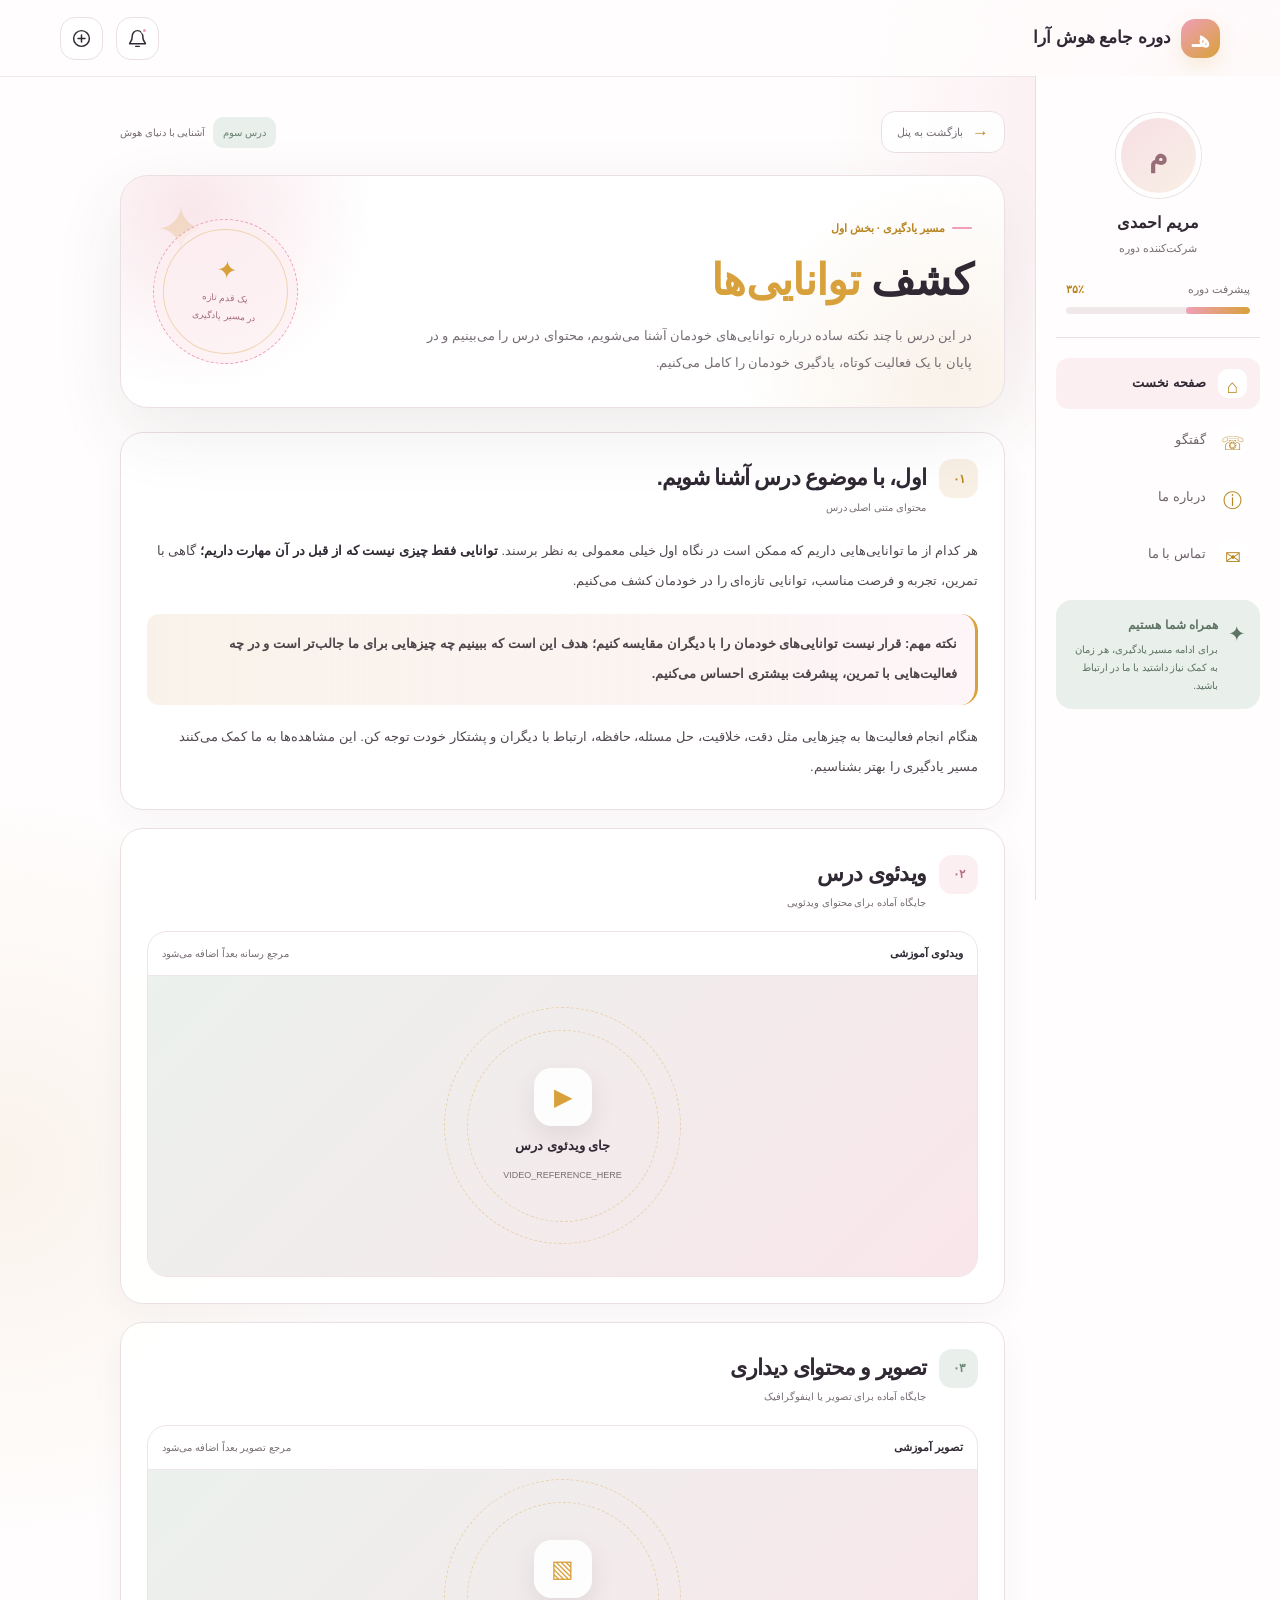
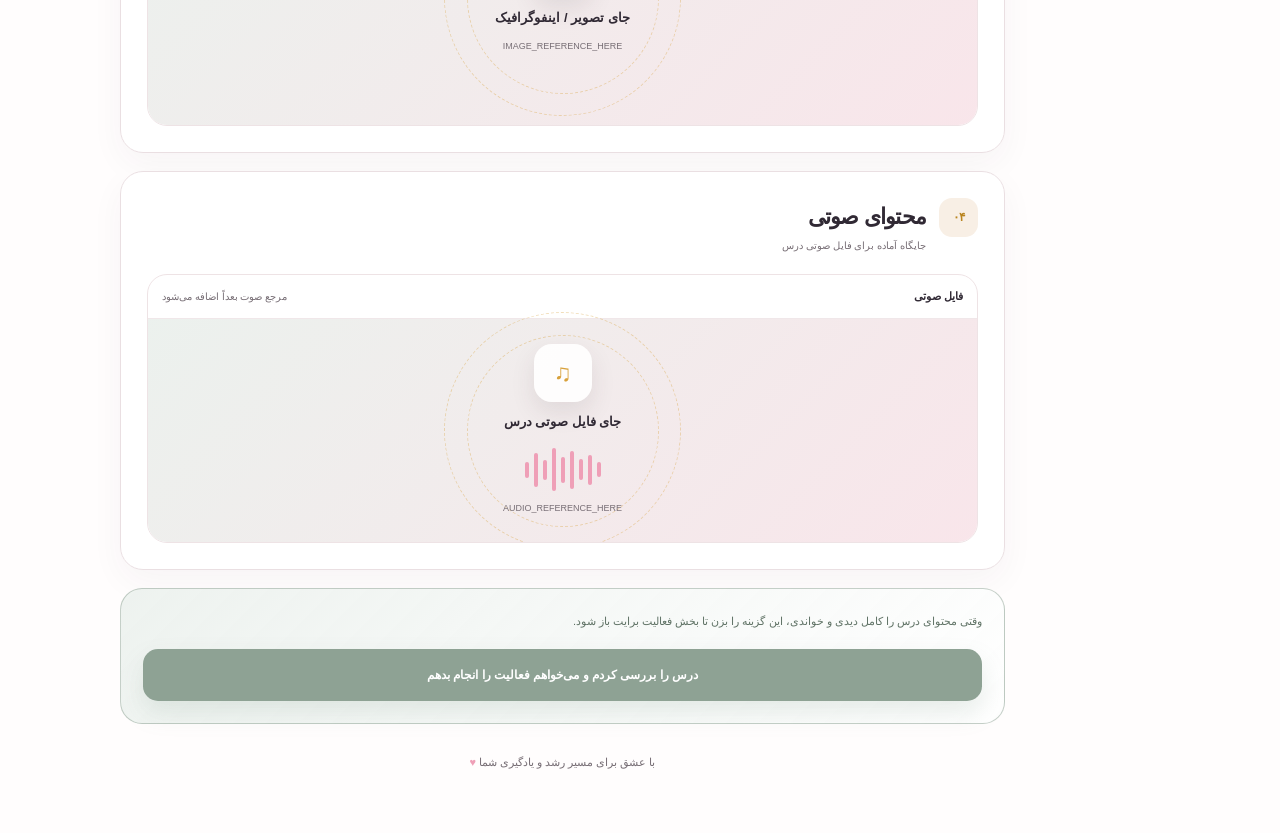
==== lesson.html @ d4685743 "first commit" ====
<!doctype html>
<html lang="fa" dir="rtl">
<head>
  <meta charset="UTF-8">
  <meta name="viewport" content="width=device-width, initial-scale=1.0">
  <meta name="description" content="محتوای درس دوره جامع هوش‌آرا">
  <title>درس اول | دوره جامع هوش‌آرا</title>
  <link rel="stylesheet" href="css/styles.css">
</head>

<body class="student-panel-page student-lesson-page">

  <header class="site-header panel-header">
    <div class="container panel-nav">
      <div class="panel-nav-side panel-nav-right">
        <button class="nav-toggle" type="button" id="menuToggle" aria-label="باز کردن منو" aria-expanded="false">
          <span></span><span></span><span></span>
        </button>

        <a class="panel-brand" href="panel.html" aria-label="دوره جامع هوش آرا">
          <span class="panel-brand-mark">هـ</span>
          <strong>دوره جامع هوش آرا</strong>
        </a>
      </div>

      <div class="panel-nav-side panel-nav-left">
        <div class="course-switcher">
          <button class="panel-icon-btn course-switch-btn" id="courseToggle" type="button" aria-expanded="false" aria-label="انتخاب دوره">
            <svg viewBox="0 0 24 24" aria-hidden="true">
              <circle cx="12" cy="12" r="9"></circle>
              <path d="M8 12h8M12 8v8"></path>
            </svg>
          </button>

          <div class="panel-popover course-popover" id="courseMenu" hidden>
            <strong>دوره‌های من</strong>
            <button class="course-option is-selected" type="button">
              <span class="course-option-dot"></span>
              دوره جامع هوش‌آرا
              <small>در حال یادگیری</small>
            </button>
            <button class="course-option" type="button">
              <span class="course-option-dot course-option-dot--muted"></span>
              دوره خلاقیت کودک
              <small>قابل ثبت‌نام</small>
            </button>
            <button class="course-option" type="button">
              <span class="course-option-dot course-option-dot--muted"></span>
              مهارت‌های ذهنی
              <small>دوره‌های دیگر</small>
            </button>
          </div>
        </div>

        <button class="panel-icon-btn notification-trigger" id="notificationToggle" type="button" aria-label="اعلانات" title="اعلانات">
          <svg viewBox="0 0 24 24" aria-hidden="true">
            <path d="M18 9a6 6 0 0 0-12 0c0 7-3 7-3 9h18c0-2-3-2-3-9M10 21h4"></path>
          </svg>
          <i></i>
        </button>
      </div>
    </div>
  </header>

  <div class="panel-overlay" id="panelOverlay"></div>

  <aside class="panel-sidebar" id="panelSidebar" aria-label="منوی پنل">
    <button class="panel-sidebar-close" id="sidebarClose" type="button" aria-label="بستن منو">×</button>

    <div class="sidebar-profile">
      <div class="avatar avatar-user"><span>م</span></div>
      <strong>مریم احمدی</strong>
      <small>شرکت‌کننده دوره</small>
      <div class="progress-caption"><span>پیشرفت دوره</span><b>۳۵٪</b></div>
      <div class="mini-progress"><span style="width:35%"></span></div>
    </div>

    <nav class="panel-side-nav">
      <a class="is-active" href="panel.html"><span class="side-nav-icon">⌂</span> صفحه نخست</a>
      <a href="#conversation"><span class="side-nav-icon">☏</span> گفتگو</a>
      <a href="#about-us"><span class="side-nav-icon">ⓘ</span> درباره ما</a>
      <a href="#contact"><span class="side-nav-icon">✉</span> تماس با ما</a>
    </nav>

    <div class="sidebar-help">
      <span>✦</span>
      <p>
        <b>همراه شما هستیم</b>
        <small>برای ادامه مسیر یادگیری، هر زمان به کمک نیاز داشتید با ما در ارتباط باشید.</small>
      </p>
    </div>
  </aside>

  <main class="container panel-main">

    <div class="lesson-back-row">
      <a class="lesson-back" href="panel.html">
        <span class="lesson-back-arrow">→</span>
        بازگشت به پنل
      </a>

      <div class="lesson-meta">
        <span class="lesson-meta-pill">درس سوم</span>
        <span>آشنایی با دنیای هوش</span>
      </div>
    </div>

    <section class="lesson-hero">
      <div class="lesson-hero-grid">
        <div>
          <span class="lesson-kicker">مسیر یادگیری · بخش اول</span>
          <h1>کشف <em>توانایی‌ها</em></h1>
          <p class="lesson-hero-description">
            در این درس با چند نکته ساده درباره توانایی‌های خودمان آشنا می‌شویم،
            محتوای درس را می‌بینیم و در پایان با یک فعالیت کوتاه، یادگیری خودمان را کامل می‌کنیم.
          </p>
        </div>

        <div class="lesson-hero-stamp" aria-hidden="true">
          <div>
            <span>✦</span>
            <small>یک قدم تازه<br>در مسیر یادگیری</small>
          </div>
        </div>
      </div>
    </section>

    <div class="lesson-content">

      <article class="lesson-card">
        <div class="lesson-card-heading">
          <span class="lesson-section-number">۰۱</span>
          <div>
            <h2>اول، با موضوع درس آشنا شویم.</h2>
            <p>محتوای متنی اصلی درس</p>
          </div>
        </div>

        <div class="lesson-text">
          <p>
            هر کدام از ما توانایی‌هایی داریم که ممکن است در نگاه اول خیلی معمولی به نظر برسند.
            <strong>توانایی فقط چیزی نیست که از قبل در آن مهارت داریم؛</strong>
            گاهی با تمرین، تجربه و فرصت مناسب، توانایی تازه‌ای را در خودمان کشف می‌کنیم.
          </p>

          <p class="weighted">
            نکته مهم: قرار نیست توانایی‌های خودمان را با دیگران مقایسه کنیم؛
            هدف این است که ببینیم چه چیزهایی برای ما جالب‌تر است و در چه فعالیت‌هایی
            با تمرین، پیشرفت بیشتری احساس می‌کنیم.
          </p>

          <p>
            هنگام انجام فعالیت‌ها به چیزهایی مثل دقت، خلاقیت، حل مسئله، حافظه،
            ارتباط با دیگران و پشتکار خودت توجه کن. این مشاهده‌ها به ما کمک می‌کنند
            مسیر یادگیری را بهتر بشناسیم.
          </p>
        </div>
      </article>

      <article class="lesson-card lesson-card--pink">
        <div class="lesson-card-heading">
          <span class="lesson-section-number">۰۲</span>
          <div>
            <h2>ویدئوی درس</h2>
            <p>جایگاه آماده برای محتوای ویدئویی</p>
          </div>
        </div>

        <div class="lesson-media">
          <div class="lesson-media-label">
            <b>ویدئوی آموزشی</b>
            <span>مرجع رسانه بعداً اضافه می‌شود</span>
          </div>
          <div class="lesson-media-placeholder">
            <div class="lesson-media-placeholder-inner">
              <span class="lesson-media-icon">▶</span>
              <strong>جای ویدئوی درس</strong>
              <small>VIDEO_REFERENCE_HERE</small>
            </div>
          </div>
        </div>
      </article>

      <article class="lesson-card lesson-card--green">
        <div class="lesson-card-heading">
          <span class="lesson-section-number">۰۳</span>
          <div>
            <h2>تصویر و محتوای دیداری</h2>
            <p>جایگاه آماده برای تصویر یا اینفوگرافیک</p>
          </div>
        </div>

        <div class="lesson-media lesson-media--image">
          <div class="lesson-media-label">
            <b>تصویر آموزشی</b>
            <span>مرجع تصویر بعداً اضافه می‌شود</span>
          </div>
          <div class="lesson-media-placeholder">
            <div class="lesson-media-placeholder-inner">
              <span class="lesson-media-icon">▧</span>
              <strong>جای تصویر / اینفوگرافیک</strong>
              <small>IMAGE_REFERENCE_HERE</small>
            </div>
          </div>
        </div>
      </article>

      <article class="lesson-card">
        <div class="lesson-card-heading">
          <span class="lesson-section-number">۰۴</span>
          <div>
            <h2>محتوای صوتی</h2>
            <p>جایگاه آماده برای فایل صوتی درس</p>
          </div>
        </div>

        <div class="lesson-media lesson-media--audio">
          <div class="lesson-media-label">
            <b>فایل صوتی</b>
            <span>مرجع صوت بعداً اضافه می‌شود</span>
          </div>
          <div class="lesson-media-placeholder">
            <div class="lesson-media-placeholder-inner">
              <span class="lesson-media-icon">♫</span>
              <strong>جای فایل صوتی درس</strong>
              <div class="lesson-audio-wave" aria-hidden="true">
                <i></i><i></i><i></i><i></i><i></i><i></i><i></i><i></i><i></i>
              </div>
              <small>AUDIO_REFERENCE_HERE</small>
            </div>
          </div>
        </div>
      </article>

      <section class="lesson-action-card" aria-label="اتمام مطالعه">
        <p>
          وقتی محتوای درس را کامل دیدی و خواندی، این گزینه را بزن تا بخش فعالیت برایت باز شود.
        </p>
        <button class="lesson-check-button" id="lessonChecked" type="button">
          درس را بررسی کردم و می‌خواهم فعالیت را انجام بدهم
        </button>
      </section>

      <section class="lesson-activity" id="lessonActivity" aria-label="فعالیت درس">

        <div class="lesson-activity-intro">
          <h2>حالا نوبت <em>فعالیت</em> است.</h2>
          <p>دو سؤال تستی را انتخاب کن، پاسخ تشریحی را بنویس و فعالیتت را در بخش آخر بارگذاری کن.</p>
        </div>

        <div class="lesson-question">
          <div class="lesson-question-head">
            <span class="lesson-question-number">۱</span>
            <h3>کدام گزینه بهتر نشان می‌دهد که یک توانایی می‌تواند با تمرین رشد کند؟</h3>
          </div>

          <div class="lesson-options">
            <div class="lesson-option">
              <input id="q1-a" name="question1" type="radio" value="a">
              <label for="q1-a">فقط توانایی‌هایی که از ابتدا داریم مهم هستند.</label>
            </div>
            <div class="lesson-option">
              <input id="q1-b" name="question1" type="radio" value="b">
              <label for="q1-b">با تمرین و تجربه می‌توانیم در بعضی فعالیت‌ها پیشرفت کنیم.</label>
            </div>
            <div class="lesson-option">
              <input id="q1-c" name="question1" type="radio" value="c">
              <label for="q1-c">توانایی‌ها همیشه ثابت می‌مانند.</label>
            </div>
          </div>
        </div>

        <div class="lesson-question">
          <div class="lesson-question-head">
            <span class="lesson-question-number">۲</span>
            <h3>برای شناخت بهتر توانایی‌های خودمان، بهتر است به چه چیزی توجه کنیم؟</h3>
          </div>

          <div class="lesson-options">
            <div class="lesson-option">
              <input id="q2-a" name="question2" type="radio" value="a">
              <label for="q2-a">فقط نظر دیگران درباره خودمان.</label>
            </div>
            <div class="lesson-option">
              <input id="q2-b" name="question2" type="radio" value="b">
              <label for="q2-b">فقط فعالیت‌هایی که در آن‌ها سریع هستیم.</label>
            </div>
            <div class="lesson-option">
              <input id="q2-c" name="question2" type="radio" value="c">
              <label for="q2-c">علاقه، تجربه، دقت، خلاقیت و پیشرفت خودمان.</label>
            </div>
          </div>
        </div>

        <div class="lesson-question">
          <div class="lesson-question-head">
            <span class="lesson-question-number">۳</span>
            <h3>یک توانایی یا مهارتی که دوست داری بیشتر در خودت تقویت کنی چیست؟ توضیح بده چرا.</h3>
          </div>

          <textarea class="lesson-answer" id="writtenAnswer" placeholder="پاسخ خودت را اینجا بنویس..."></textarea>
        </div>

        <div class="lesson-question">
          <div class="lesson-question-head">
            <span class="lesson-question-number">۴</span>
            <h3>فعالیت درس را انجام بده و فایل آن را اینجا بارگذاری کن.</h3>
          </div>

          <label class="lesson-upload" for="activityFile">
            <input id="activityFile" type="file" accept="image/*,.pdf,.doc,.docx,.zip" multiple>
            <div>
              <span class="lesson-upload-icon">↑</span>
              <strong>فایل فعالیتت را انتخاب کن</strong>
              <small>چند فایل تصویری، PDF، Word یا ZIP را می‌توانی انتخاب کنی.</small>
            </div>
          </label>
          <div class="lesson-upload-results" id="filePreviews" aria-live="polite"></div>
        </div>

        <p class="lesson-error" id="lessonError">لطفاً به دو سؤال تستی پاسخ بده، پاسخ تشریحی را بنویس و فایل فعالیت را انتخاب کن.</p>

        <div class="lesson-submit">
          <p class="lesson-required-note">پس از تکمیل، به صفحه پنل برمی‌گردی.</p>
          <button class="lesson-submit-button" id="completeLesson" type="button">
            درس را تکمیل کردم
          </button>
        </div>

      </section>

    </div>

    <footer class="panel-footer">
      با عشق برای مسیر رشد و یادگیری شما <span>♥</span>
    </footer>
  </main>

  <div class="notification-panel" id="notificationPanel" hidden>
    <div class="notification-panel-head">
      <b>اعلانات</b>
      <button id="notificationClose" type="button" aria-label="بستن">×</button>
    </div>
    <div class="notification-item">
      <span>✦</span>
      <p><b>به هوش‌آرا خوش آمدی!</b><small>مسیر یادگیری تو آماده ادامه است.</small></p>
    </div>
    <div class="notification-item">
      <span>📚</span>
      <p><b>درس‌های تازه در انتظار توست</b><small>برای ادامه، سرفصل‌های دوره را ببین.</small></p>
    </div>
    <div class="notification-item">
      <span>♡</span>
      <p><b>یادآوری دوستانه</b><small>هر قدم کوچک، یک پیشرفت بزرگ است.</small></p>
    </div>
  </div>

  <script>
    const courseToggle = document.getElementById('courseToggle');
    const courseMenu = document.getElementById('courseMenu');
    const notificationToggle = document.getElementById('notificationToggle');
    const notificationPanel = document.getElementById('notificationPanel');
    const notificationClose = document.getElementById('notificationClose');
    const menuToggle = document.getElementById('menuToggle');
    const sidebar = document.getElementById('panelSidebar');
    const overlay = document.getElementById('panelOverlay');
    const sidebarClose = document.getElementById('sidebarClose');

    function closeSidebar() {
      sidebar.classList.remove('is-open');
      overlay.classList.remove('is-visible');
      menuToggle.setAttribute('aria-expanded', 'false');
    }

    function openSidebar() {
      courseMenu.hidden = true;
      courseToggle.setAttribute('aria-expanded', 'false');
      notificationPanel.hidden = true;
      sidebar.classList.add('is-open');
      overlay.classList.add('is-visible');
      menuToggle.setAttribute('aria-expanded', 'true');
    }

    courseToggle.addEventListener('click', () => {
      closeSidebar();
      const open = courseMenu.hidden;
      courseMenu.hidden = !open;
      courseToggle.setAttribute('aria-expanded', String(open));
      notificationPanel.hidden = true;
    });

    document.querySelectorAll('.course-option').forEach(option => {
      option.addEventListener('click', () => {
        document.querySelectorAll('.course-option').forEach(item => item.classList.remove('is-selected'));
        option.classList.add('is-selected');
        courseMenu.hidden = true;
        courseToggle.setAttribute('aria-expanded', 'false');
      });
    });

    notificationToggle.addEventListener('click', () => {
      closeSidebar();
      notificationPanel.hidden = !notificationPanel.hidden;
      courseMenu.hidden = true;
      courseToggle.setAttribute('aria-expanded', 'false');
    });

    notificationClose.addEventListener('click', () => {
      notificationPanel.hidden = true;
    });

    menuToggle.addEventListener('click', openSidebar);
    sidebarClose.addEventListener('click', closeSidebar);
    overlay.addEventListener('click', closeSidebar);

    document.querySelectorAll('.panel-side-nav a').forEach(link => {
      link.addEventListener('click', closeSidebar);
    });

    document.addEventListener('click', event => {
      if (!event.target.closest('.course-switcher')) {
        courseMenu.hidden = true;
        courseToggle.setAttribute('aria-expanded', 'false');
      }

      if (!event.target.closest('.notification-panel') && !event.target.closest('.notification-trigger')) {
        notificationPanel.hidden = true;
      }
    });

    const lessonChecked = document.getElementById('lessonChecked');
    const lessonActivity = document.getElementById('lessonActivity');

    lessonChecked.addEventListener('click', () => {
      lessonActivity.classList.add('is-visible');
      lessonChecked.textContent = 'فعالیت درس برایت باز شد ✓';
      lessonChecked.disabled = true;
      lessonChecked.style.opacity = '.72';
      lessonActivity.scrollIntoView({ behavior: 'smooth', block: 'start' });
    });

    const activityFile = document.getElementById('activityFile');
    const filePreviews = document.getElementById('filePreviews');
    let previewUrls = [];

    activityFile.addEventListener('change', () => {
      previewUrls.forEach(url => URL.revokeObjectURL(url));
      previewUrls = [];
      filePreviews.replaceChildren();

      [...activityFile.files].forEach(file => {
        const item = document.createElement('div');
        item.className = 'lesson-file-item';

        if (file.type.startsWith('image/')) {
          const preview = document.createElement('img');
          preview.className = 'lesson-file-preview';
          preview.alt = `پیش‌نمایش ${file.name}`;
          preview.src = URL.createObjectURL(file);
          previewUrls.push(preview.src);
          item.appendChild(preview);
        }

        const details = document.createElement('div');
        details.className = 'lesson-file-details';
        const name = document.createElement('strong');
        name.textContent = file.name;
        const size = document.createElement('small');
        size.textContent = `${(file.size / 1024).toFixed(0)} کیلوبایت`;
        details.append(name, size);
        item.appendChild(details);
        filePreviews.appendChild(item);
      });
    });

    const completeLesson = document.getElementById('completeLesson');
    const lessonError = document.getElementById('lessonError');

    completeLesson.addEventListener('click', () => {
      const q1 = document.querySelector('input[name="question1"]:checked');
      const q2 = document.querySelector('input[name="question2"]:checked');
      const written = document.getElementById('writtenAnswer').value.trim();
      const fileSelected = activityFile.files.length > 0;

      if (!q1 || !q2 || !written || !fileSelected) {
        lessonError.classList.add('is-visible');
        lessonError.scrollIntoView({ behavior: 'smooth', block: 'center' });
        return;
      }

      lessonError.classList.remove('is-visible');
      window.location.href = 'panel.html';
    });
  </script>

</body>
</html>
---- css/styles.css ----
:root {
  --bg: #fffdfd;
  --surface: #ffffff;
  --cream: #f8efe5;
  --cream-deep: #f2e0ce;
  
  --pink: #f7dfe5;
  --pink-soft: #fceff2;
  --pink-strong: #ef9fb7;
  --gold: #d8a13b;
  --gold-dark: #b98520;
  --green: #8ea294;
  --green-soft: #e9efeb;
  --ink: #302934;
  --muted: #776e75;
  --line: #eadfe2;
  --shadow: 0 24px 70px rgba(72, 51, 60, .09);
  --radius-xl: 34px;
  --radius-lg: 24px;
  --radius-md: 16px;
}

* { box-sizing: border-box; }
html { scroll-behavior: smooth; overflow-x: clip; }
body {
  margin: 0;
  overflow-x: clip;
  color: var(--ink);
  background:
    radial-gradient(circle at 95% 5%, rgba(247,223,229,.75), transparent 24rem),
    radial-gradient(circle at 0% 48%, rgba(248,239,229,.72), transparent 23rem),
    var(--bg);
  font-family: "Darbareh", Tahoma, sans-serif;
  font-size: 18px;
  line-height: 1.9;
}
body::before {
  content: "";
  position: fixed;
  inset: 0;
  pointer-events: none;
  opacity: .24;
  background-image:
    radial-gradient(circle at 25px 25px, rgba(216,161,59,.08) 1px, transparent 1.5px);
  background-size: 50px 50px;
  z-index: -2;
}
a { color: inherit; text-decoration: none; }
button, a { -webkit-tap-highlight-color: transparent; }
.container { width: min(1160px, calc(100% - 40px)); margin-inline: auto; }

.page-decoration {
  position: absolute;
  pointer-events: none;
  z-index: -1;
  filter: blur(.1px);
}
.page-decoration--top {
  width: 320px; height: 210px; top: 0; left: -90px;
  background: var(--pink); border-radius: 0 0 100% 0;
  opacity: .58;
}
.page-decoration--bottom {
  width: 300px; height: 220px; bottom: 0; right: 0;
  background: var(--cream-deep); border-radius: 100% 0 0 0;
  opacity: .55;
}

.site-header {
  position: sticky;
  top: 0;
  z-index: 20;
  background: rgba(255,253,253,.82);
  backdrop-filter: blur(18px);
  border-bottom: 1px solid rgba(234,223,226,.75);
}
.nav-wrap { min-height: 82px; display: flex; align-items: center; justify-content: space-between; gap: 24px; }
.brand { display: inline-flex; align-items: center; gap: 11px; }
.brand-mark {
  width: 43px; height: 43px; display: grid; grid-template-columns: 1fr 1fr;
  gap: 2px; padding: 5px; border-radius: 14px;
  background: #fff; box-shadow: 0 8px 25px rgba(80,50,60,.08);
  transform: rotate(2deg);
}
.brand-mark span { display: block; border-radius: 10px; }
.brand-mark span:nth-child(1) { background: #ef8fa8; }
.brand-mark span:nth-child(2) { background: #75bdd3; }
.brand-mark span:nth-child(3) { background: #e5a45a; }
.brand-mark span:nth-child(4) { background: #83ba83; }
.brand-text { display: grid; line-height: 1.25; }
.brand-text strong { font-size: 17px; }
.brand-text small { font-size: 9px; color: var(--muted); margin-top: 3px; }
.main-nav { display: flex; align-items: center; gap: 8px; }
.main-nav a { padding: 9px 14px; color: #665d64; font-size: 15px; font-weight: 500; border-radius: 12px; transition: background-color .24s ease, color .24s ease, transform .24s ease; }
.main-nav a:hover { background: var(--pink-soft); color: var(--ink); }
.main-nav .nav-login { background: var(--ink); color: #fff; padding-inline: 18px; }
.nav-toggle { display:none; background:none; border:0; padding:8px; cursor:pointer; }
.nav-toggle span { display:block; width:25px; height:2px; margin:5px; background:var(--ink); border-radius:10px; }

.section { padding: 100px 0; }
.hero { position:relative; isolation:isolate; padding-top: 80px; padding-bottom: 55px; overflow: hidden; }
.hero-grid { min-height: 610px; display: grid; grid-template-columns: 1fr 1fr; align-items: center; gap: 55px; }
.hero-copy { order: 0; padding-right: 15px; }
.hero-visual { order: 1; }
.eyebrow {
  display: inline-flex; align-items: center; gap: 8px; color: var(--gold-dark);
  font-size: 12px; font-weight: 700; letter-spacing: .1px;
}
.eyebrow::before { content:""; width: 22px; height: 2px; background: var(--pink-strong); border-radius: 10px; }
.hero h1, h2 { margin: 13px 0 20px; line-height: 1.35; letter-spacing: -.8px; }
.hero h1 { font-size: clamp(38px, 5vw, 65px); }
h2 { font-size: clamp(31px, 4vw, 48px); }
em { color: var(--gold); font-style: normal; }
.hero-template { max-width: 580px; color: var(--muted); font-size: 15px; }
.hero-template p { margin: 10px 0; }
.hero-note { padding-right: 15px; border-right: 3px solid var(--pink-strong); }
.hero-actions { display:flex; gap:12px; flex-wrap:wrap; margin-top:28px; }
.btn {
  display:inline-flex; align-items:center; justify-content:center; gap:10px;
  min-height: 48px; padding: 11px 22px; border-radius: 15px; border:1px solid transparent;
  font-size: 13px; font-weight:700; transition: transform .2s, box-shadow .2s, background .2s;
}
.btn:hover { transform: translateY(-2px); }
.btn-primary { background: var(--gold); color: #fff; box-shadow: 0 13px 28px rgba(216,161,59,.22); }
.btn-primary:hover { background: var(--gold-dark); }
.btn-ghost { background: #fff; border-color: var(--line); color: var(--ink); }
.btn-ghost span, .text-link span { color: var(--gold); }

.hero-visual { min-height: 580px; position:relative; display:flex; align-items:center; justify-content:center; }
.visual-frame--large {
  width: min(470px, 80vw); aspect-ratio: 1;
  border: 1px solid #fff; padding: 17px; border-radius: 50%;
  background: rgba(255,255,255,.82); box-shadow: var(--shadow);
  position: relative; z-index:2;
}
.image-placeholder {
  width:100%; height:100%; display:flex; flex-direction:column; align-items:center; justify-content:center;
  text-align:center; color:#887d83;
  background:
    linear-gradient(135deg, rgba(247,223,229,.8), rgba(248,239,229,.75)),
    repeating-linear-gradient(45deg, rgba(255,255,255,.38) 0 10px, transparent 10px 20px);
}
.image-placeholder--hero { border-radius:50%; border: 9px solid #fff; }
.image-placeholder--square { border-radius: 25px; min-height: 340px; }
.placeholder-icon { font-size: 42px; color: var(--gold); line-height:1; margin-bottom:10px; }
.image-placeholder strong { font-size:15px; }
.image-placeholder small { font-size:10px; direction:ltr; opacity:.65; margin-top:4px; }
.dashed-ring {
  position:absolute; width: 510px; aspect-ratio:1; border: 2px dashed var(--pink-strong);
  border-radius:50%; opacity:.8; transform: rotate(8deg);
}
.floating-card {
  position:absolute; z-index:3; display:flex; align-items:center; gap:10px;
  background:#fff; padding:11px 14px; border-radius:17px; box-shadow:0 15px 40px rgba(75,54,63,.13);
  min-width: 175px;
}
.floating-card > span { width:34px; height:34px; display:grid; place-items:center; border-radius:12px; background:var(--pink-soft); color:var(--gold); }
.floating-card strong, .floating-card small { display:block; }
.floating-card strong { font-size:11px; }
.floating-card small { color:var(--muted); font-size:9px; }
.floating-card--one { right: 2%; top: 15%; }
.floating-card--two { left: 0; bottom: 16%; background: var(--green-soft); }
.floating-card--two > span { background:#fff; color:#7d9887; }

.hero-bottom { margin-top: 20px; }
.hero-bottom .container { display:grid; grid-template-columns: repeat(3, 1fr); gap:16px; }
.mini-stat {
  display:flex; align-items:center; gap:14px; padding:16px 18px; border-top:1px solid var(--line);
}
.mini-stat > span { font-size:11px; color:var(--gold); font-weight:800; }
.mini-stat strong, .mini-stat small { display:block; }
.mini-stat strong { font-size:12px; }
.mini-stat small { font-size:10px; color:var(--muted); }

.intro { background: linear-gradient(180deg, rgba(248,239,229,.48), rgba(255,255,255,0)); }
.intro-grid { display:grid; grid-template-columns: 1.05fr .95fr; align-items:center; gap:70px; }
.video-card { background:#fff; padding:13px; border-radius:28px; box-shadow:var(--shadow); transform:rotate(-1deg); }
.video-inner { aspect-ratio: 16/10; overflow:hidden; border-radius:21px; }
.video-placeholder { height:100%; display:flex; flex-direction:column; align-items:center; justify-content:center; gap:7px; background: linear-gradient(135deg,#e9efeb,#f7dfe5); }
.play-button {
  width:62px; height:62px; display:grid; place-items:center; padding-right:2px;
  background:#fff; color:var(--gold); border-radius:50%; box-shadow:0 12px 30px rgba(70,50,60,.12);
}
.video-placeholder strong { font-size:14px; }
.video-placeholder small { font-size:10px; opacity:.55; direction:ltr; }
.video-caption { padding:12px 8px 3px; display:flex; align-items:center; gap:8px; font-size:11px; color:var(--muted); }
.video-dot { width:7px; height:7px; border-radius:50%; background:var(--pink-strong); }
.section-copy p { color:var(--muted); font-size:14px; max-width:520px; }
.check-list { list-style:none; padding:0; margin:22px 0; display:grid; gap:9px; }
.check-list li { font-size:12px; display:flex; align-items:center; gap:10px; }
.check-list span { display:grid; place-items:center; width:23px; height:23px; border-radius:50%; background:var(--green-soft); color:#6f8a78; font-size:11px; }
.text-link { font-size:12px; font-weight:800; color:var(--ink); }

.features { padding-top:50px; }
.section-heading { max-width:660px; margin-bottom:45px; }
.section-heading.centered { text-align:center; margin-inline:auto; }
.section-heading.centered .eyebrow { justify-content:center; }
.section-heading p { color:var(--muted); font-size:13px; }
.feature-grid { display:grid; grid-template-columns:repeat(3,1fr); gap:18px; }
.feature-card { background:rgba(255,255,255,.8); border:1px solid var(--line); border-radius:25px; padding:28px; box-shadow:0 15px 45px rgba(72,51,60,.05); }
.feature-card--pink { background:var(--pink-soft); }
.feature-card--green { background:var(--green-soft); }
.feature-icon { width:48px; height:48px; display:grid; place-items:center; border-radius:15px; background:#fff; color:var(--gold); font-size:22px; margin-bottom:18px; }
.feature-card h3 { margin:0 0 8px; font-size:16px; }
.feature-card p { margin:0; color:var(--muted); font-size:12px; }

.representative { padding-top:60px; }
.representative-box {
  display:grid; grid-template-columns:.95fr 1.05fr; gap:45px; align-items:center;
  padding:45px; border-radius:36px; background:var(--cream); border:1px solid #f0dfcf;
}
.representative-copy p { color:var(--muted); font-size:13px; max-width:500px; }
.representative-visual { position:relative; padding:10px; }
.representative-visual::before { content:""; position:absolute; inset:0 8% 7% 0; border:2px dashed rgba(239,159,183,.65); border-radius:30px; transform:rotate(4deg); }
.representative-image { position:relative; z-index:1; display:block; width:100%; min-height:340px; aspect-ratio:4/3; object-fit:cover; border-radius:25px; box-shadow:0 20px 55px rgba(72,51,60,.1); }

.faq { background:rgba(255,255,255,.6); }
.faq-grid { display:grid; grid-template-columns:.75fr 1.25fr; gap:80px; align-items:start; }
.faq-intro { position:relative; }
.faq-decoration {
  position:absolute; left:15%; bottom:-45px; width:90px; height:90px; border:2px dashed var(--pink-strong);
  border-radius:50%; display:grid; place-items:center; color:var(--pink-strong); font-size:36px; transform:rotate(-10deg);
}
.accordion { display:grid; gap:10px; }
.faq-item { background:#fff; border:1px solid var(--line); border-radius:18px; overflow:hidden; }
.faq-question { width:100%; padding:19px 21px; border:0; background:transparent; color:var(--ink); font:inherit; font-size:15px; font-weight:700; display:flex; align-items:center; justify-content:space-between; text-align:right; cursor:pointer; }
.faq-question b { color:var(--gold); font-size:22px; font-weight:400; transition:transform .22s ease; }
.faq-item.is-open .faq-question b { transform:rotate(45deg); }
.faq-answer { max-height:0; overflow:hidden; transition:max-height .32s cubic-bezier(.2,.7,.2,1); }
.faq-answer p { margin:0; padding:0 21px 18px; color:var(--muted); font-size:14px; }
.faq-item.is-open .faq-answer { max-height:180px; }

.cta { padding-top:70px; }
.cta-card {
  position:relative; overflow:hidden; border-radius:38px; background:var(--ink); color:#fff;
  padding:62px; min-height:380px; display:flex; align-items:center;
}
.cta-card::before, .cta-card::after { content:""; position:absolute; border:1px solid rgba(247,223,229,.25); border-radius:50%; }
.cta-card::before { width:450px; height:450px; left:-170px; top:-210px; }
.cta-card::after { width:300px; height:300px; right:-130px; bottom:-190px; }
.cta-content { position:relative; z-index:1; max-width:650px; }
.cta-content .eyebrow { color:#f3c867; }
.cta-content h2 { margin-bottom:10px; }
.cta-content p { color:#c9c0c5; font-size:13px; }
.cta-actions { display:flex; gap:10px; flex-wrap:wrap; margin-top:22px; }
.btn-light { background:#f6dfe4; color:var(--ink); box-shadow:none; }
.btn-outline-light { border-color:rgba(255,255,255,.3); color:#fff; }
.login-row { display:flex; gap:8px; align-items:center; margin-top:22px; font-size:11px; color:#aaa1a7; }
.login-row a { color:#f2c65e; font-weight:700; }

.site-footer { padding:70px 0 22px; background:#f8f2ed; border-top:1px solid #efe2d9; }
.footer-grid { display:grid; grid-template-columns:1.35fr .75fr 1fr .9fr; gap:40px; }
.footer-brand p, .footer-column p { color:var(--muted); font-size:11px; max-width:300px; }
.socials { display:flex; gap:8px; margin-top:18px; }
.socials a { display:inline-flex; align-items:center; gap:7px; padding:7px 12px; border-radius:10px; background:#fff; border:1px solid var(--line); font-size:13px; font-weight:600; white-space:nowrap; }
.social-icon { display:block; width:24px; height:24px; object-fit:contain; }
.footer-column { display:flex; flex-direction:column; align-items:flex-start; gap:7px; }
.footer-column h3 { margin:0 0 9px; font-size:12px; }
.footer-column a { color:var(--muted); font-size:10px; }
.footer-column a:hover { color:var(--gold-dark); }
.footer-email { direction:ltr; }
.footer-bottom { margin-top:45px; padding-top:17px; border-top:1px solid #e8dcd3; display:flex; justify-content:space-between; gap:20px; color:#948990; font-size:9px; }

@media (max-width: 900px) {
  .hero-grid, .intro-grid, .representative-box, .faq-grid { grid-template-columns:1fr; }
  .hero-copy { order:1; text-align:center; padding:0; }
  .hero-visual { order:0; }
  .hero-template { margin-inline:auto; }
  .hero-actions { justify-content:center; }
  .hero-visual { min-height:520px; }
  .feature-grid { grid-template-columns:1fr; }
  .faq-grid { gap:35px; }
  .footer-grid { grid-template-columns:1fr 1fr; }
}
@media (max-width: 700px) {
  .container { width:min(100% - 36px, 1160px); }
  .nav-wrap { min-height:70px; }
  .main-nav {
    position:absolute; top:70px; right:18px; left:18px; padding:10px;
    flex-direction:column; align-items:stretch; background:#fff; border:1px solid var(--line);
    border-radius:18px; box-shadow:var(--shadow); display:flex;
    opacity:0; visibility:hidden; pointer-events:none; transform:translateY(-8px) scale(.985);
    transform-origin:top center;
    transition:opacity .24s ease, transform .24s cubic-bezier(.2,.7,.2,1), visibility .24s;
  }
  .main-nav.is-open { opacity:1; visibility:visible; pointer-events:auto; transform:translateY(0) scale(1); }
  .main-nav a { text-align:center; }
  .nav-toggle { display:block; }
  .hero { padding-top:50px; }
  .hero h1 { font-size:40px; }
  .hero-visual { min-height:390px; }
  .page-decoration--bottom { width:190px; height:145px; }
  .visual-frame--large { width:320px; }
  .dashed-ring { width:350px; }
  .floating-card { transform:scale(.84); }
  .floating-card--one { right:-3%; top:7%; }
  .floating-card--two { left:0; bottom:8%; }
  .hero-bottom .container { grid-template-columns:1fr; }
  .mini-stat { padding:11px 15px; }
  .section { padding:72px 0; }
  .representative-box { padding:28px 22px; }
  .cta-card { padding:40px 25px; min-height:340px; }
  .footer-grid { grid-template-columns:1fr; }
  .footer-bottom { flex-direction:column; gap:6px; }
}

.eyebrow { font-size: 14px; }
.hero-template { font-size: 17px; }
.btn { font-size: 15px; }
.mini-stat strong { font-size: 14px; }
.mini-stat small { font-size: 12px; }
.section-copy p { font-size: 16px; }
.check-list li { font-size: 14px; }
.section-heading p { font-size: 15px; }
.feature-card p { font-size: 14px; }
.representative-copy p { font-size: 15px; }
.cta-content p { font-size: 15px; }
.footer-brand p, .footer-column p { font-size: 13px; }
.footer-column a { font-size: 12px; }


/* ================================
   REPRESENTATIVE APPLICATION PAGE
   ================================ */

.representative-page {
  min-height: 100vh;
  position: relative;
  isolation: isolate;
  overflow-x: hidden;
  padding-bottom: 70px;
}

.representative-page::before,
.representative-page::after {
  content: "";
  position: fixed;
  pointer-events: none;
  z-index: -1;
  border-radius: 50%;
  filter: blur(.2px);
}

.representative-page::before {
  width: 420px;
  height: 420px;
  top: -190px;
  left: -150px;
  background: rgba(247,223,229,.58);
}

.representative-page::after {
  width: 360px;
  height: 360px;
  bottom: -170px;
  right: -130px;
  background: rgba(248,239,229,.72);
}

.representative-page .site-header {
  position: relative;
}

.representative-form-main {
  padding: 58px 0 0;
}

.representative-intro {
  text-align: center;
  max-width: 720px;
  margin: 0 auto 38px;
}

.representative-intro .eyebrow {
  justify-content: center;
}

.representative-intro h1 {
  margin: 12px 0 12px;
  font-family: 'Darbareh Black', "Darbareh", Tahoma, sans-serif;
  font-size: clamp(35px, 5vw, 56px);
  line-height: 1.35;
  letter-spacing: -.8px;
}

.representative-intro p {
  margin: 0 auto;
  max-width: 650px;
  color: var(--muted);
  font-size: 15px;
}

.representative-form-shell {
  width: min(820px, calc(100% - 40px));
  margin-inline: auto;
}

.form-progress {
  margin-bottom: 17px;
}

.form-progress-top {
  display: flex;
  align-items: center;
  justify-content: space-between;
  gap: 15px;
  color: var(--muted);
  font-size: 11px;
  margin-bottom: 8px;
}

.form-progress-top strong {
  color: var(--ink);
  font-size: 12px;
}

.form-progress-bar {
  height: 5px;
  overflow: hidden;
  background: rgba(234,223,226,.72);
  border-radius: 99px;
}

.form-progress-fill {
  height: 100%;
  width: 14.2857%;
  border-radius: inherit;
  background: linear-gradient(90deg, var(--pink-strong), var(--gold));
  transition: width .55s cubic-bezier(.2,.75,.2,1);
}

.representative-form-card {
  position: relative;
  background: rgba(255,255,255,.92);
  border: 1px solid rgba(234,223,226,.9);
  border-radius: 34px;
  box-shadow: var(--shadow);
  overflow: hidden;
}

.representative-form-card::before {
  content: "";
  position: absolute;
  width: 210px;
  height: 210px;
  left: -115px;
  top: -120px;
  border-radius: 50%;
  background: rgba(247,223,229,.4);
  pointer-events: none;
}

.form-stage {
  position: relative;
  min-height: 475px;
  height: 475px;
  overflow: visible;
  transition: height .35s cubic-bezier(.2,.75,.2,1);
}

.form-slide {
  position: absolute;
  inset: 0 0 auto;
  padding: 48px 58px 34px;
  opacity: 0;
  visibility: hidden;
  pointer-events: none;
  transform: translateX(35px);
  transition:
    opacity .42s ease,
    transform .52s cubic-bezier(.2,.75,.2,1),
    visibility 0s linear .52s;
}

.form-slide.is-active {
  opacity: 1;
  visibility: visible;
  pointer-events: auto;
  transform: translateX(0);
  transition:
    opacity .42s ease,
    transform .52s cubic-bezier(.2,.75,.2,1),
    visibility 0s linear 0s;
}

.form-slide.is-back {
  transform: translateX(-35px);
}

.form-slide-header {
  max-width: 650px;
  margin-bottom: 31px;
}

.form-step-number {
  display: inline-grid;
  place-items: center;
  width: 39px;
  height: 39px;
  border-radius: 13px;
  background: var(--pink-soft);
  color: var(--gold-dark);
  font-size: 12px;
  font-weight: 800;
  margin-bottom: 14px;
}

.form-slide h2 {
  margin: 0 0 9px;
  font-size: clamp(27px, 4vw, 39px);
}

.form-slide h2 em {
  color: var(--gold);
}

.form-slide-description {
  color: var(--muted);
  font-size: 14px;
  margin: 0;
  max-width: 610px;
}

.form-grid {
  display: grid;
  grid-template-columns: repeat(2, minmax(0, 1fr));
  gap: 19px;
}

.form-field {
  display: grid;
  gap: 7px;
}

.form-field.full {
  grid-column: 1 / -1;
}

.form-field label {
  font-size: 12px;
  font-weight: 700;
  color: var(--ink);
}

.form-field label span {
  color: var(--pink-strong);
  margin-right: 3px;
}

.form-field input,
.form-field select,
.form-field textarea {
  width: 100%;
  border: 1px solid var(--line);
  border-radius: 15px;
  background: #fff;
  color: var(--ink);
  font: inherit;
  font-size: 13px;
  outline: none;
  padding: 12px 14px;
  min-height: 49px;
  transition:
    border-color .2s ease,
    box-shadow .2s ease,
    background .2s ease,
    transform .2s ease;
}

.form-field textarea {
  min-height: 110px;
  resize: vertical;
  line-height: 1.8;
}

.form-field input::placeholder,
.form-field textarea::placeholder {
  color: #b0a6ab;
}

.form-field input:focus,
.form-field select:focus,
.form-field textarea:focus {
  border-color: rgba(216,161,59,.7);
  background: #fffdfb;
  box-shadow: 0 0 0 4px rgba(216,161,59,.08);
}

.form-field input:invalid:not(:placeholder-shown),
.form-field select:invalid {
  box-shadow: none;
}

.choice-grid {
  display: grid;
  grid-template-columns: repeat(3, 1fr);
  gap: 12px;
}

.choice-card {
  position: relative;
}

.choice-card input {
  position: absolute;
  opacity: 0;
  pointer-events: none;
}

.choice-card label {
  min-height: 76px;
  padding: 13px 12px;
  display: flex;
  flex-direction: column;
  justify-content: center;
  gap: 2px;
  text-align: center;
  border: 1px solid var(--line);
  border-radius: 16px;
  background: rgba(255,255,255,.75);
  cursor: pointer;
  transition:
    transform .2s ease,
    border-color .2s ease,
    background .2s ease,
    box-shadow .2s ease;
}

.choice-card label strong {
  font-size: 12px;
}

.choice-card label small {
  color: var(--muted);
  font-size: 10px;
}

.choice-card label:hover {
  transform: translateY(-2px);
  border-color: #e7c4cd;
}

.choice-card input:checked + label {
  background: var(--pink-soft);
  border-color: var(--pink-strong);
  box-shadow: 0 9px 25px rgba(239,159,183,.13);
}

.checkbox-row {
  display: flex;
  align-items: flex-start;
  gap: 10px;
  color: var(--muted);
  font-size: 11px;
  line-height: 1.8;
  margin-top: 19px;
}

.checkbox-row input {
  width: 17px;
  height: 17px;
  accent-color: var(--gold);
  flex: 0 0 auto;
  margin-top: 2px;
}

.form-actions {
  display: flex;
  align-items: center;
  justify-content: space-between;
  gap: 14px;
  padding: 20px 58px 25px;
  border-top: 1px solid rgba(234,223,226,.75);
  background: rgba(248,239,229,.28);
}

.form-actions-right {
  display: flex;
  gap: 10px;
  margin-right: auto;
}

.form-back {
  color: var(--muted);
  border-color: var(--line);
  background: #fff;
}

.form-back:hover {
  color: var(--ink);
}

.form-next {
  min-width: 124px;
}

.representative-form-card .btn {
  font-family: inherit;
}

.form-helper {
  color: var(--muted);
  font-size: 10px;
}

.form-success {
  display: none;
  text-align: center;
  padding: 44px 36px;
  align-items: center;
  justify-content: center;
  flex-direction: column;
}

.form-success.is-visible {
  display: flex;
}

.form-success-icon {
  width: 64px;
  height: 64px;
  display: grid;
  place-items: center;
  border-radius: 24px;
  background: var(--green-soft);
  color: #6f8a78;
  font-size: 31px;
  margin-bottom: 16px;
}

.form-success h2 {
  margin: 0 0 10px;
}

.form-success p {
  color: var(--muted);
  font-size: 14px;
  max-width: 540px;
  margin: 0 auto 25px;
}

.form-note {
  text-align: center;
  color: #9b9096;
  font-size: 10px;
  margin: 16px auto 0;
}

.form-required-note {
  color: var(--muted);
  font-size: 10px;
}

@media (max-width: 700px) {
  .representative-form-main {
    padding-top: 38px;
  }

  .representative-intro {
    margin-bottom: 27px;
  }

  .representative-intro p {
    font-size: 13px;
  }

  .representative-form-shell {
    width: min(100% - 24px, 820px);
  }

  .representative-form-card {
    border-radius: 25px;
  }

  .form-stage {
    min-height: 0;
  }

  .form-slide {
    padding: 32px 22px 27px;
  }

  .form-slide-header {
    margin-bottom: 24px;
  }

  .form-grid,
  .choice-grid {
    grid-template-columns: 1fr;
  }

  .form-field.full {
    grid-column: auto;
  }

  .form-actions {
    padding: 16px 22px 20px;
    flex-wrap: wrap;
  }

  .form-helper {
    width: 100%;
    order: 2;
  }

  .form-actions-right {
    width: 100%;
    justify-content: space-between;
    margin: 0;
  }

  .form-actions .btn {
    flex: 1;
  }

  .form-success {
    padding: 38px 22px;
  }
}

@media (prefers-reduced-motion: reduce) {
  .form-slide,
  .form-progress-fill,
  .choice-card label,
  .form-field input,
  .form-field select,
  .form-field textarea {
    transition: none;
  }
}


/* ================================
   STUDENT ENROLLMENT / REPRESENTATIVE LINK PAGE
   ================================ */

.enrollment-page {
  min-height: 100vh;
  position: relative;
  isolation: isolate;
  padding-bottom: 70px;
}

.enrollment-page .site-header { position: relative; }

.enrollment-main { padding: 48px 0 0; }

.enrollment-hero {
  width: min(980px, calc(100% - 40px));
  margin: 0 auto 24px;
  display: grid;
  grid-template-columns: 1.15fr .85fr;
  gap: 22px;
  align-items: stretch;
}

.enrollment-hero-copy,
.representative-info-card,
.notice-card,
.enrollment-card {
  background: rgba(255,255,255,.93);
  border: 1px solid rgba(234,223,226,.92);
  box-shadow: var(--shadow);
}

.enrollment-hero-copy {
  padding: 38px 42px;
  border-radius: 32px;
}

.enrollment-hero-copy h1 {
  margin: 10px 0 12px;
  font-family: 'Darbareh Black', "Darbareh", Tahoma, sans-serif;
  font-size: clamp(32px, 4.5vw, 54px);
  line-height: 1.4;
  letter-spacing: -.8px;
}

.enrollment-hero-copy p {
  margin: 0;
  color: var(--muted);
  font-size: 15px;
  max-width: 650px;
}

.enrollment-hero-meta {
  display:flex;
  flex-wrap:wrap;
  gap:8px;
  margin-top:22px;
}

.enrollment-pill {
  display:inline-flex;
  align-items:center;
  gap:7px;
  padding:7px 12px;
  border-radius:999px;
  background:var(--pink-soft);
  color:var(--ink);
  border:1px solid rgba(239,159,183,.25);
  font-size:11px;
  font-weight:700;
}

.representative-info-card {
  position:relative;
  overflow:hidden;
  padding:28px;
  border-radius:32px;
  background:var(--cream);
  border-color:#f0dfcf;
}

.representative-info-card::before {
  content:"";
  position:absolute;
  width:170px;
  height:170px;
  left:-90px;
  bottom:-95px;
  border:1px dashed rgba(239,159,183,.7);
  border-radius:50%;
}

.rep-card-label {
  display:block;
  color:var(--gold-dark);
  font-size:11px;
  font-weight:800;
  margin-bottom:12px;
}

.rep-card-name {
  margin:0 0 5px;
  font-size:25px;
  line-height:1.5;
}

.rep-card-sub {
  margin:0;
  color:var(--muted);
  font-size:12px;
}

.rep-card-details {
  display:grid;
  gap:8px;
  margin-top:20px;
}

.rep-detail {
  display:flex;
  align-items:center;
  gap:9px;
  padding:9px 11px;
  border-radius:13px;
  background:rgba(255,255,255,.65);
  font-size:11px;
}

.rep-detail b { color:var(--gold-dark); }

.enrollment-disclaimer {
  width:min(980px, calc(100% - 40px));
  margin:0 auto 25px;
  padding:20px 23px;
  border:1px solid #ead7bd;
  border-radius:22px;
  background:linear-gradient(135deg,#fffaf2,#f8efe5);
  box-shadow:0 12px 35px rgba(72,51,60,.05);
}

.enrollment-disclaimer strong {
  display:block;
  margin-bottom:5px;
  font-size:14px;
  color:#805d22;
}

.enrollment-disclaimer p {
  margin:0;
  color:#756b68;
  font-size:12px;
}

.enrollment-disclaimer b { color:var(--ink); }

.enrollment-shell {
  width:min(820px, calc(100% - 40px));
  margin-inline:auto;
}

.enrollment-progress {
  margin-bottom:16px;
}

.enrollment-progress-top {
  display:flex;
  justify-content:space-between;
  align-items:center;
  gap:15px;
  color:var(--muted);
  font-size:11px;
  margin-bottom:8px;
}

.enrollment-progress-top strong {
  color:var(--ink);
  font-size:12px;
}

.enrollment-progress-bar {
  height:5px;
  overflow:hidden;
  border-radius:99px;
  background:rgba(234,223,226,.75);
}

.enrollment-progress-fill {
  width:12.5%;
  height:100%;
  border-radius:inherit;
  background:linear-gradient(90deg,var(--pink-strong),var(--gold));
  transition:width .5s cubic-bezier(.2,.75,.2,1);
}

.enrollment-card {
  border-radius:34px;
  overflow:hidden;
}

.enrollment-stage {
  position:relative;
  min-height:480px;
}

.enrollment-slide {
  display:none;
  padding:38px 42px 34px;
  animation:enrollmentSlideIn .38s ease both;
}

.enrollment-slide.is-active { display:block; }

@keyframes enrollmentSlideIn {
  from { opacity:0; transform:translateX(18px); }
  to { opacity:1; transform:translateX(0); }
}

.enrollment-slide-header {
  margin-bottom:28px;
}

.enrollment-step-number {
  display:inline-grid;
  place-items:center;
  width:44px;
  height:44px;
  border-radius:15px;
  background:var(--pink-soft);
  color:var(--gold-dark);
  font-size:12px;
  font-weight:900;
  margin-bottom:13px;
}

.enrollment-slide-header h2 {
  margin:0 0 8px;
  font-size:clamp(27px,4vw,40px);
}

.enrollment-slide-description {
  margin:0;
  color:var(--muted);
  font-size:13px;
  max-width:650px;
}

.enrollment-section-note {
  margin:0 0 20px;
  padding:13px 15px;
  border-right:3px solid var(--pink-strong);
  border-radius:12px;
  background:#fff9fa;
  color:var(--muted);
  font-size:11px;
}

.enrollment-grid {
  display:grid;
  grid-template-columns:1fr 1fr;
  gap:17px;
}

.enrollment-field { min-width:0; }
.enrollment-field.full { grid-column:1 / -1; }

.enrollment-field label {
  display:block;
  margin-bottom:7px;
  color:var(--ink);
  font-size:12px;
  font-weight:800;
}

.enrollment-field label span { color:#cf6887; }

.enrollment-card .checkbox-row {
  align-items:center;
  font-size:13px;
}

.enrollment-card .checkbox-row input {
  margin-top:0;
}

.enrollment-field input,
.enrollment-field select,
.enrollment-field textarea {
  width:100%;
  border:1px solid var(--line);
  outline:none;
  background:#fff;
  color:var(--ink);
  border-radius:14px;
  padding:12px 14px;
  font:inherit;
  font-size:13px;
  line-height:1.7;
  transition:border-color .2s,box-shadow .2s,background .2s;
}

.enrollment-field textarea {
  min-height:112px;
  resize:vertical;
}

.enrollment-field input::placeholder,
.enrollment-field textarea::placeholder { color:#a79da2; }

.enrollment-field input:focus,
.enrollment-field select:focus,
.enrollment-field textarea:focus {
  border-color:var(--pink-strong);
  box-shadow:0 0 0 4px rgba(239,159,183,.12);
}

.enrollment-field input:invalid:not(:focus):not(:placeholder-shown),
.enrollment-field select:invalid:not(:focus) {
  border-color:#df9aaa;
}

.enrollment-choice-grid {
  display:grid;
  grid-template-columns:repeat(3,1fr);
  gap:10px;
}

.enrollment-choice {
  position:relative;
}

.enrollment-choice input {
  position:absolute;
  opacity:0;
  pointer-events:none;
}

.enrollment-choice label {
  display:flex;
  min-height:82px;
  flex-direction:column;
  justify-content:center;
  gap:2px;
  padding:13px;
  margin:0;
  border:1px solid var(--line);
  border-radius:16px;
  background:#fff;
  cursor:pointer;
  transition:.2s ease;
}

.enrollment-choice label strong { font-size:12px; }
.enrollment-choice label small { color:var(--muted); font-size:10px; }

.enrollment-choice input:checked + label {
  border-color:var(--pink-strong);
  background:var(--pink-soft);
  box-shadow:0 8px 24px rgba(239,159,183,.12);
  transform:translateY(-1px);
}

.enrollment-choice input:focus-visible + label {
  outline:3px solid rgba(216,161,59,.25);
}

.child-summary {
  display:flex;
  align-items:center;
  gap:12px;
  padding:15px;
  margin-bottom:18px;
  border-radius:18px;
  background:var(--green-soft);
}

.child-summary-icon {
  width:42px;
  height:42px;
  display:grid;
  place-items:center;
  flex:0 0 auto;
  border-radius:14px;
  background:#fff;
  color:#6f8a78;
  font-size:20px;
}

.child-summary strong,
.child-summary small { display:block; }
.child-summary strong { font-size:13px; }
.child-summary small { color:var(--muted); font-size:10px; }

.course-option-grid {
  display:grid;
  grid-template-columns:1fr 1fr;
  gap:13px;
  margin-top:5px;
}

.course-option {
  position:relative;
  min-width:0;
}

.course-option input {
  position:absolute;
  opacity:0;
  pointer-events:none;
}

.course-option label {
  display:block;
  height:100%;
  padding:19px;
  border:1px solid var(--line);
  border-radius:21px;
  background:#fff;
  cursor:pointer;
  transition:.2s ease;
}

.course-option label strong {
  display:block;
  font-size:15px;
  margin-bottom:5px;
}

.course-option label small {
  display:block;
  color:var(--muted);
  font-size:10px;
  line-height:1.8;
}

.course-option .course-price {
  display:block;
  margin-top:13px;
  color:var(--gold-dark);
  font-weight:900;
  font-size:14px;
}

.course-option input:checked + label {
  background:var(--cream);
  border-color:var(--gold);
  box-shadow:0 10px 28px rgba(216,161,59,.12);
}

.course-option input:focus-visible + label {
  outline:3px solid rgba(216,161,59,.2);
}

.review-grid {
  display:grid;
  gap:10px;
}

.review-block {
  border:1px solid var(--line);
  border-radius:18px;
  overflow:hidden;
  background:#fff;
}

.review-block-head {
  display:flex;
  align-items:center;
  justify-content:space-between;
  gap:10px;
  padding:13px 16px;
  background:#fdf8f9;
  border-bottom:1px solid var(--line);
}

.review-block-head strong { font-size:12px; }

.review-edit {
  border:0;
  background:transparent;
  color:var(--gold-dark);
  cursor:pointer;
  font:inherit;
  font-size:10px;
  font-weight:800;
}

.review-items {
  display:grid;
  grid-template-columns:1fr 1fr;
}

.review-item {
  padding:11px 16px;
  border-bottom:1px solid #f0e8ea;
}

.review-item:nth-child(odd) { border-left:1px solid #f0e8ea; }

.review-item span,
.review-item strong { display:block; }
.review-item span { color:var(--muted); font-size:9px; }
.review-item strong { margin-top:2px; font-size:11px; white-space:pre-wrap; word-break:break-word; }

.review-warning {
  display:none;
  margin-top:14px;
  padding:13px 15px;
  border-radius:14px;
  background:#fff3f1;
  color:#9b5e58;
  border:1px solid #f0d1cd;
  font-size:11px;
}

.review-warning.is-visible { display:block; }

.payment-box {
  padding:20px;
  border-radius:21px;
  background:linear-gradient(135deg,#f8efe5,#fceff2);
  border:1px solid #eedfe0;
}

.payment-box h3 {
  margin:0 0 6px;
  font-size:16px;
}

.payment-box p {
  margin:0;
  color:var(--muted);
  font-size:11px;
}

.payment-price {
  display:flex;
  justify-content:space-between;
  align-items:end;
  gap:20px;
  margin-top:18px;
  padding-top:15px;
  border-top:1px solid rgba(234,223,226,.8);
}

.payment-price span { color:var(--muted); font-size:11px; }
.payment-price strong { color:var(--gold-dark); font-size:23px; }

.payment-method-note {
  margin-top:15px;
  padding:12px 14px;
  border-radius:13px;
  background:rgba(255,255,255,.72);
  color:var(--muted);
  font-size:10px;
}

.enrollment-actions {
  display:flex;
  align-items:center;
  justify-content:space-between;
  gap:15px;
  padding:18px 27px;
  border-top:1px solid var(--line);
  background:rgba(253,249,250,.8);
}

.enrollment-actions-right {
  display:flex;
  gap:9px;
  align-items:center;
}

.enrollment-actions .btn {
  font-family: "Darbareh", Tahoma, sans-serif;
}

.enrollment-helper {
  color:var(--muted);
  font-size:10px;
}

.enrollment-helper b { color:#c36f87; }

.enrollment-success {
  display:none;
  text-align:center;
  padding:65px 35px;
}

.enrollment-success.is-visible { display:block; }

.enrollment-success-icon {
  width:70px;
  height:70px;
  display:grid;
  place-items:center;
  margin:0 auto 17px;
  border-radius:50%;
  background:var(--green-soft);
  color:#6f8a78;
  font-size:28px;
  box-shadow:0 10px 30px rgba(72,51,60,.08);
}

.enrollment-success h2 {
  margin:0 0 10px;
  font-size:32px;
}

.enrollment-success p {
  max-width:580px;
  margin:0 auto 22px;
  color:var(--muted);
  font-size:13px;
}

.enrollment-final-note {
  width:min(820px, calc(100% - 40px));
  margin:16px auto 0;
  color:#968b91;
  font-size:10px;
  text-align:center;
}

.enrollment-footer {
  width:min(980px, calc(100% - 40px));
  margin:32px auto 0;
  padding-top:18px;
  border-top:1px solid var(--line);
  display:flex;
  justify-content:space-between;
  gap:15px;
  color:#968b91;
  font-size:10px;
}

@media (max-width: 850px) {
  .enrollment-hero { grid-template-columns:1fr; }
}

@media (max-width: 700px) {
  .enrollment-main { padding-top:30px; }
  .enrollment-hero,
  .enrollment-disclaimer,
  .enrollment-shell,
  .enrollment-final-note,
  .enrollment-footer { width:min(100% - 28px, 820px); }

  .enrollment-hero-copy { padding:29px 24px; }
  .representative-info-card { padding:24px; }
  .enrollment-slide { padding:29px 22px 27px; }
  .enrollment-grid { grid-template-columns:1fr; }
  .enrollment-field.full { grid-column:auto; }
  .enrollment-choice-grid { grid-template-columns:1fr 1fr; }
  .course-option-grid { grid-template-columns:1fr; }
  .review-items { grid-template-columns:1fr; }
  .review-item:nth-child(odd) { border-left:0; }
  .enrollment-actions {
    align-items:stretch;
    flex-direction:column;
    padding:15px 20px;
  }
  .enrollment-actions-right { justify-content:space-between; }
  .enrollment-helper { order:2; }
  .enrollment-footer { flex-direction:column; }
}


/* اصلاحات نهایی صفحه ثبت‌نام دانش‌آموز */
.enrollment-card .checkbox-row {
  display: flex;
  align-items: flex-start;
  flex-wrap: nowrap;
  gap: 10px;
  font-size: 14px;
  line-height: 1.9;
}

.enrollment-card .checkbox-row span {
  flex: 1 1 auto;
  min-width: 0;
}

.enrollment-card .checkbox-row input {
  flex: 0 0 17px;
  margin-top: 5px;
}

.enrollment-actions .btn,
.enrollment-success .btn {
  font-family: inherit;
  font-size: 14px;
  font-weight: 800;
}

.enrollment-actions .btn-ghost,
.enrollment-success .btn-ghost {
  color: var(--muted);
  background: #fff;
  border-color: var(--line);
}

.enrollment-actions .btn-ghost:hover,
.enrollment-success .btn-ghost:hover {
  color: var(--ink);
  background: var(--pink-soft);
}

.enrollment-actions .btn-primary,
.enrollment-success .btn-primary {
  min-width: 132px;
}

.enrollment-success-actions {
  display: flex;
  justify-content: center;
  align-items: center;
  gap: 10px;
  flex-wrap: wrap;
}

.enrollment-success-actions .btn {
  text-decoration: none;
}

@media (max-width: 700px) {
  .enrollment-card .checkbox-row {
    font-size: 14px;
  }

  .enrollment-success-actions {
    flex-direction: column;
    align-items: stretch;
  }

  .enrollment-success-actions .btn {
    width: 100%;
  }
}


/* ===== Student dashboard additions (append-only; original styles preserved) ===== */
.student-panel-page { min-height: 100vh; }
.panel-header { position: sticky; }
.panel-nav { min-height: 76px; display:flex; align-items:center; justify-content:space-between; gap:20px; }
.panel-nav-side { display:flex; align-items:center; gap:13px; }
.panel-nav-right { gap:14px; }
.panel-nav-left { direction:ltr; }
.panel-brand { display:inline-flex; align-items:center; gap:10px; font-size:17px; font-weight:800; }
.panel-brand-mark { width:39px; height:39px; display:grid; place-items:center; border-radius:14px; color:#fff; font-size:22px; background:linear-gradient(140deg,var(--pink-strong),var(--gold)); box-shadow:0 8px 20px rgba(216,161,59,.18); }
.panel-icon-btn { width:43px; height:43px; display:grid; place-items:center; border:1px solid var(--line); border-radius:15px; background:#fff; color:var(--ink); cursor:pointer; position:relative; transition:.2s ease; }
.panel-icon-btn:hover { background:var(--pink-soft); border-color:var(--pink-strong); }
.panel-icon-btn svg { width:21px; height:21px; fill:none; stroke:currentColor; stroke-width:1.7; stroke-linecap:round; stroke-linejoin:round; }
.panel-menu-trigger { order:0; }
.panel-menu-trigger span { display:block; width:19px; height:2px; border-radius:5px; background:var(--ink); margin:2px 0; }
.notification-trigger i { position:absolute; width:7px; height:7px; border-radius:50%; background:var(--pink-strong); border:2px solid white; top:9px; right:10px; }
.course-switcher { position:relative; }
.panel-popover { position:absolute; z-index:40; top:calc(100% + 12px); left:0; width:255px; padding:15px; border:1px solid var(--line); border-radius:20px; background:#fff; box-shadow:var(--shadow); direction:rtl; }
.panel-popover[hidden], .notification-panel[hidden] { display:none; }
.course-popover > strong { display:block; margin:0 0 10px; font-size:14px; }
.student-panel-page .course-option { display:grid; grid-template-columns:10px 1fr; gap:4px 9px; width:100%; padding:10px 8px; border:0; border-radius:12px; background:transparent; text-align:right; font:inherit; font-size:12px; cursor:pointer; }
.student-panel-page .course-option:hover,.student-panel-page .course-option.is-selected { background:var(--pink-soft); }
.student-panel-page .course-option small { grid-column:2; color:var(--muted); font-size:10px; }
.student-panel-page .course-option-dot { width:8px; height:8px; border-radius:50%; background:var(--gold); margin-top:7px; }
.student-panel-page .course-option-dot--muted { background:#c8c1c5; }
.panel-main { padding-top:36px; padding-bottom:45px; }
.panel-welcome { display:flex; justify-content:space-between; align-items:center; gap:20px; margin-bottom:27px; }
.panel-welcome h1 { font-size:clamp(27px,3vw,38px); margin:8px 0 3px; line-height:1.5; }
.panel-welcome p { margin:0; color:var(--muted); font-size:14px; }
.welcome-date { display:flex; align-items:center; gap:12px; padding:13px 18px; border:1px solid var(--line); border-radius:17px; background:rgba(255,255,255,.75); }
.welcome-date-icon { display:grid; place-items:center; width:39px; height:39px; border-radius:13px; background:var(--cream); color:var(--gold-dark); font-size:21px; }
.welcome-date small,.welcome-date strong { display:block; }
.welcome-date small { color:var(--muted); font-size:10px; }
.welcome-date strong { font-size:14px; }
.course-intro-card { display:grid; grid-template-columns:220px 1fr; align-items:center; gap:30px; margin-bottom:28px; }
.course-character-wrap { position:relative; display:grid; place-items:center; min-height:220px; }
.course-character { width:190px; aspect-ratio:1; display:grid; place-items:center; overflow:hidden; border:9px solid white; border-radius:50%; background:linear-gradient(145deg,var(--pink),var(--cream)); box-shadow:var(--shadow); outline:1px solid var(--line); }
.course-character img { width:100%; height:100%; object-fit:cover; }
.image-fallback { width:100%; height:100%; place-items:center; color:var(--gold-dark); font-size:28px; font-weight:800; }
.character-sparkle { position:absolute; color:var(--gold); font-size:27px; }
.sparkle-one { top:18px; right:18px; }.sparkle-two { bottom:24px; left:18px; color:var(--pink-strong); }
.course-dialog { position:relative; padding:25px 29px; border:1px solid #f0e2df; border-radius:25px; background:rgba(255,255,255,.88); box-shadow:0 14px 40px rgba(72,51,60,.055); }
.dialog-tail { position:absolute; right:-10px; top:43px; width:20px; height:20px; background:#fff; border-top:1px solid #f0e2df; border-right:1px solid #f0e2df; transform:rotate(45deg); }
.dialog-label { display:inline-block; color:var(--gold-dark); font-size:11px; font-weight:700; margin-bottom:4px; }
.course-dialog h2 { font-size:24px; margin:0 0 10px; }
.course-dialog p { margin:8px 0; color:#625963; font-size:14px; }
.course-dialog .dialog-note { margin-top:15px; padding:10px 14px; border-radius:13px; background:var(--green-soft); color:#586c5e; font-size:12px; }
.event-banner { position:relative; overflow:hidden; min-height:150px; margin:0 0 42px; border:1px solid var(--line); border-radius:23px; background:linear-gradient(115deg,#f8efe5,#f7dfe5 65%,#e9efeb); }
.event-banner > img { position:absolute; inset:0; width:100%; height:100%; object-fit:cover; }
.event-overlay { position:absolute; inset:0; display:flex; flex-direction:column; justify-content:center; align-items:flex-start; gap:7px; padding:25px 32px; color:var(--ink); background:linear-gradient(90deg,rgba(255,253,253,.9),rgba(255,253,253,.35),transparent); }
.event-overlay span { font-size:11px; color:var(--gold-dark); font-weight:700; }
.event-overlay b { font-size:clamp(17px,2.2vw,25px); }
.event-placeholder { position:absolute; inset:0; align-items:center; gap:15px; padding:22px 30px; }
.event-placeholder-icon { width:52px; height:52px; display:grid; place-items:center; border-radius:17px; background:#fff; color:var(--gold); font-size:26px; }
.event-placeholder b,.event-placeholder small { display:block; }
.event-placeholder b { font-size:17px; }.event-placeholder small { font-size:11px; color:var(--muted); }
.event-arrow { margin-right:auto; font-size:25px; color:var(--gold-dark); }
.curriculum-heading { display:flex; align-items:flex-end; justify-content:space-between; gap:15px; margin-bottom:20px; }
.curriculum-heading h2 { font-size:30px; margin:6px 0; }
.curriculum-heading p { margin:0; color:var(--muted); font-size:12px; }
.curriculum-count { flex-shrink:0; padding:7px 13px; border-radius:12px; background:var(--pink-soft); color:#9b6878; font-size:11px; }
.curriculum-list { display:grid; gap:13px; }
.curriculum-item { overflow:hidden; border:1px solid var(--line); border-radius:20px; background:rgba(255,255,255,.88); box-shadow:0 9px 28px rgba(72,51,60,.035); }
.curriculum-item summary { display:flex; align-items:center; gap:14px; padding:18px 20px; cursor:pointer; list-style:none; }
.curriculum-item summary::-webkit-details-marker { display:none; }
.module-number { width:44px; height:44px; display:grid; place-items:center; flex-shrink:0; border-radius:14px; background:var(--cream); color:var(--gold-dark); font-size:14px; font-weight:800; }
.module-number--pink { background:var(--pink-soft); color:#b86e86; }.module-number--green { background:var(--green-soft); color:#6f8978; }.module-number--gold { background:#fbf1d9; color:var(--gold-dark); }
.module-title { display:grid; gap:2px; flex:1; }.module-title b { font-size:14px; }.module-title small { color:var(--muted); font-size:10px; }
.module-progress { color:var(--muted); font-size:11px; }
.module-chevron { width:28px; height:28px; display:grid; place-items:center; border-radius:9px; background:#faf5f3; color:var(--gold-dark); font-size:20px; transition:transform .2s; }
.module-chevron svg { display:block; width:17px; height:17px; fill:none; stroke:currentColor; stroke-width:2; stroke-linecap:round; stroke-linejoin:round; }
.curriculum-item[open] .module-chevron { transform:rotate(180deg); }
.lesson-grid { display:grid; grid-template-columns:repeat(4,minmax(0,1fr)); gap:15px; padding:5px 20px 22px; border-top:1px solid #f4ebed; }
.lesson-card { display:flex; flex-direction:column; align-items:center; text-align:center; gap:3px; padding:15px 8px 8px; border-radius:16px; transition:background .2s,transform .2s; }
.lesson-card:hover { background:var(--pink-soft); transform:translateY(-2px); }
.lesson-thumb { position:relative; display:grid; place-items:center; width:94px; max-width:100%; aspect-ratio:1; margin-bottom:6px; overflow:visible; border-radius:50%; background:linear-gradient(145deg,#f7dfe5,#f8efe5); box-shadow:0 5px 16px rgba(72,51,60,.07); }
.lesson-thumb img { position:absolute; inset:0; width:100%; height:100%; object-fit:cover; border-radius:50%; z-index:1; }
.lesson-thumb img:not([src]),.lesson-thumb img[src=""] { display:none; }
.lesson-placeholder { display:grid; place-items:center; width:100%; height:100%; border:5px solid #fff; border-radius:50%; color:#a57a42; font-size:23px; font-weight:800; }
.lesson-card.is-complete .lesson-thumb { background:linear-gradient(145deg,#dce9df,#a9c5b2); }
.lesson-card.is-complete .lesson-placeholder { color:#63856d; }
.lesson-card.is-locked .lesson-thumb { background:#e9e7e8; filter:grayscale(1); }
.lesson-card.is-locked .lesson-placeholder { color:#aaa3a8; }
.lesson-card.is-locked b,.lesson-card.is-locked small { color:#aaa3a8; }
.lesson-card.is-complete .lesson-thumb i { position:absolute; z-index:3; bottom:-2px; right:-2px; display:grid; place-items:center; width:27px; height:27px; border:3px solid #fff; border-radius:50%; background:#7eaa89; color:white; font-style:normal; font-size:14px; font-weight:800; }
.lesson-card.is-complete .lesson-thumb i svg { display:block; width:14px; height:14px; fill:none; stroke:currentColor; stroke-width:3; stroke-linecap:round; stroke-linejoin:round; }
.lesson-card .lock-mark { position:absolute; z-index:3; bottom:-2px; right:-2px; display:grid; place-items:center; width:25px; height:25px; border:3px solid white; border-radius:50%; background:#b9b4b8; color:white; font-style:normal; font-size:13px; }
.lesson-card .lock-mark svg { display:block; width:13px; height:13px; fill:none; stroke:currentColor; stroke-width:2; stroke-linecap:round; stroke-linejoin:round; }
.lesson-card b { font-size:12px; }.lesson-card small { color:var(--muted); font-size:10px; }
.panel-bottom-links { display:grid; grid-template-columns:repeat(3,minmax(0,1fr)); gap:13px; margin-top:35px; }
.panel-bottom-links > div { display:flex; align-items:center; gap:11px; padding:17px; border:1px solid var(--line); border-radius:17px; background:rgba(255,255,255,.78); }
.panel-bottom-links > div > span { display:grid; place-items:center; width:38px; height:38px; flex-shrink:0; border-radius:12px; background:var(--pink-soft); color:var(--gold-dark); }
.panel-bottom-links b,.panel-bottom-links small { display:block; }.panel-bottom-links b { font-size:12px; }.panel-bottom-links small { font-size:9px; color:var(--muted); line-height:1.7; }
.panel-bottom-links a { margin-right:auto; flex-shrink:0; font-size:10px; color:var(--gold-dark); font-weight:700; }
.panel-footer { padding-top:28px; text-align:center; color:var(--muted); font-size:11px; }.panel-footer span { color:var(--pink-strong); }
.panel-sidebar { position:fixed; z-index:60; top:76px; right:0; bottom:0; width:290px; padding:22px 20px; overflow-y:auto; background:rgba(255,253,253,.98); border-left:1px solid var(--line); box-shadow:-15px 0 45px rgba(72,51,60,.07); transform:translateX(110%); transition:transform .25s ease; }
.panel-sidebar.is-open { transform:translateX(0); }
.panel-sidebar-close { display:none; position:absolute; top:12px; left:13px; border:0; background:transparent; font-size:28px; color:var(--muted); cursor:pointer; }
.sidebar-profile { padding:15px 10px 23px; text-align:center; border-bottom:1px solid var(--line); }
.avatar-user { display:grid; place-items:center; width:85px; height:85px; margin:0 auto 10px; border:5px solid #fff; border-radius:50%; background:linear-gradient(140deg,var(--pink),var(--cream)); box-shadow:0 0 0 1px var(--line); color:#986d77; font-size:30px; font-weight:800; }
.sidebar-profile > strong,.sidebar-profile > small { display:block; }.sidebar-profile > strong { font-size:16px; }.sidebar-profile > small { color:var(--muted); font-size:11px; }
.progress-caption { display:flex; justify-content:space-between; margin:20px 0 7px; color:var(--muted); font-size:11px; }.progress-caption b { color:var(--gold-dark); }
.mini-progress { height:7px; overflow:hidden; border-radius:10px; background:#f1e8e9; }.mini-progress span { display:block; height:100%; border-radius:10px; background:linear-gradient(90deg,var(--pink-strong),var(--gold)); }
.panel-side-nav { display:grid; gap:6px; padding:20px 0; }
.panel-side-nav a { display:flex; align-items:center; gap:12px; padding:11px 13px; border-radius:13px; color:#6f646c; font-size:13px; transition:.2s; }
.panel-side-nav a:hover,.panel-side-nav a.is-active { background:var(--pink-soft); color:var(--ink); font-weight:700; }
.side-nav-icon { width:29px; height:29px; display:grid; place-items:center; border-radius:10px; background:#fff; color:var(--gold-dark); font-size:19px; }
.sidebar-help { display:flex; gap:10px; padding:14px; border-radius:16px; background:var(--green-soft); color:#5e7464; }.sidebar-help > span { font-size:21px; }.sidebar-help p { margin:0; }.sidebar-help b,.sidebar-help small { display:block; }.sidebar-help b { font-size:12px; }.sidebar-help small { margin-top:4px; font-size:10px; line-height:1.8; }
.panel-overlay { position:fixed; z-index:55; inset:76px 0 0; background:rgba(48,41,52,.24); opacity:0; visibility:hidden; transition:.2s; }.panel-overlay.is-visible { opacity:1; visibility:visible; }
.notification-panel { position:fixed; z-index:70; top:87px; left:max(20px,calc((100vw - 1160px)/2)); width:min(350px,calc(100vw - 30px)); padding:18px; border:1px solid var(--line); border-radius:20px; background:#fff; box-shadow:var(--shadow); }
.notification-panel-head { display:flex; justify-content:space-between; align-items:center; padding-bottom:12px; border-bottom:1px solid var(--line); }.notification-panel-head b { font-size:16px; }.notification-panel-head button { border:0; background:transparent; font-size:25px; cursor:pointer; color:var(--muted); }
.notification-item { display:flex; align-items:flex-start; gap:12px; padding:13px 0; border-bottom:1px solid #f5edef; }.notification-item:last-child { border-bottom:0; }.notification-item > span { display:grid; place-items:center; width:35px; height:35px; flex-shrink:0; border-radius:12px; background:var(--pink-soft); color:var(--gold-dark); }.notification-item p { margin:0; }.notification-item b,.notification-item small { display:block; }.notification-item b { font-size:12px; }.notification-item small { color:var(--muted); font-size:10px; margin-top:3px; }
@media (min-width: 1000px) { .panel-sidebar { transform:none; top:76px; width:245px; box-shadow:none; border-left:1px solid var(--line); } .panel-main { margin-right:275px; width:min(885px,calc(100% - 315px)); } .panel-overlay { display:none; } .panel-sidebar-close { display:none; } }
@media (max-width: 999px) { .panel-sidebar-close { display:block; } .panel-sidebar { top:0; width:min(320px,88vw); padding-top:54px; } .panel-overlay { inset:0; } }
@media (max-width: 720px) {
  .panel-nav { min-height:68px; }.panel-brand { font-size:14px; gap:7px; }.panel-brand-mark { width:34px; height:34px; border-radius:11px; }
  .panel-nav-side { gap:8px; }.panel-icon-btn { width:39px; height:39px; border-radius:13px; }
  .panel-main { padding-top:25px; }.panel-welcome { align-items:flex-start; flex-direction:column; gap:14px; }.welcome-date { align-self:stretch; }
  .course-intro-card { grid-template-columns:1fr; gap:10px; }.course-character-wrap { min-height:170px; }.course-character { width:155px; }.course-dialog { padding:21px; }.dialog-tail { top:-10px; right:calc(50% - 10px); transform:rotate(-45deg); }
  .event-banner { min-height:140px; }.event-overlay { padding:20px; }.event-placeholder { padding:17px; gap:10px; }.event-placeholder-icon { width:42px; height:42px; }
  .curriculum-heading { align-items:flex-start; }.curriculum-heading h2 { font-size:25px; }.curriculum-item summary { gap:9px; padding:14px 12px; }.module-number { width:38px; height:38px; border-radius:12px; }.module-title b { font-size:12px; }.module-title small { font-size:9px; }.module-progress { font-size:10px; }
  .lesson-grid { grid-template-columns:repeat(2,minmax(0,1fr)); gap:8px; padding:5px 10px 15px; }.lesson-thumb { width:88px; }.panel-bottom-links { grid-template-columns:1fr; }.panel-bottom-links > div { padding:13px; }
}
@media (max-width: 390px) { .panel-brand { font-size:12px; }.panel-nav-right { gap:7px; }.panel-nav-left { gap:6px; }.panel-brand-mark { width:30px;height:30px; } .student-panel-page .course-option { font-size:11px; } }


/* =========================================================
   LESSON PAGE
   ========================================================= */

.student-lesson-page {
  min-height: 100vh;
}

.student-lesson-page,
.student-lesson-page button,
.student-lesson-page input,
.student-lesson-page textarea,
.student-lesson-page select {
  font-family: "Darbareh", Tahoma, sans-serif;
}

.student-lesson-page .panel-main {
  padding-top: 34px;
  padding-bottom: 60px;
}

.lesson-back-row {
  display: flex;
  align-items: center;
  justify-content: space-between;
  gap: 15px;
  margin-bottom: 22px;
}

.lesson-back {
  display: inline-flex;
  align-items: center;
  gap: 9px;
  min-height: 42px;
  padding: 8px 15px;
  border: 1px solid var(--line);
  border-radius: 14px;
  background: rgba(255,255,255,.88);
  color: var(--muted);
  font-size: 11px;
  transition: .22s ease;
}

.lesson-back:hover {
  color: var(--ink);
  background: var(--pink-soft);
  border-color: var(--pink-strong);
  transform: translateX(2px);
}

.lesson-back-arrow {
  font-size: 17px;
  color: var(--gold-dark);
  line-height: 1;
}

.lesson-meta {
  display: flex;
  align-items: center;
  gap: 8px;
  color: var(--muted);
  font-size: 10px;
}

.lesson-meta-pill {
  padding: 6px 10px;
  border-radius: 10px;
  background: var(--green-soft);
  color: #6b8272;
}

.lesson-hero {
  position: relative;
  overflow: hidden;
  padding: 30px 32px;
  border: 1px solid var(--line);
  border-radius: 28px;
  background:
    radial-gradient(circle at 8% 15%, rgba(247,223,229,.75), transparent 180px),
    radial-gradient(circle at 94% 90%, rgba(248,239,229,.85), transparent 210px),
    #fff;
  box-shadow: var(--shadow);
  isolation: isolate;
}

.lesson-hero::after {
  content: "✦";
  position: absolute;
  left: 34px;
  top: 23px;
  color: rgba(216,161,59,.22);
  font-size: 62px;
  line-height: 1;
  z-index: -1;
}

.lesson-hero-grid {
  display: grid;
  grid-template-columns: minmax(0, 1.4fr) minmax(180px, .6fr);
  gap: 28px;
  align-items: center;
}

.lesson-kicker {
  display: inline-flex;
  align-items: center;
  gap: 7px;
  color: var(--gold-dark);
  font-size: 11px;
  font-weight: 700;
}

.lesson-kicker::before {
  content: "";
  width: 20px;
  height: 2px;
  border-radius: 10px;
  background: var(--pink-strong);
}

.lesson-hero h1 {
  margin: 9px 0 10px;
  font-size: clamp(29px, 4vw, 43px);
  line-height: 1.45;
  letter-spacing: -.7px;
}

.lesson-hero h1 em {
  color: var(--gold);
  font-style: normal;
}

.lesson-hero-description {
  max-width: 650px;
  margin: 0;
  color: var(--muted);
  font-size: 13px;
  line-height: 2.15;
}

.lesson-hero-stamp {
  justify-self: end;
  width: 145px;
  aspect-ratio: 1;
  display: grid;
  place-items: center;
  position: relative;
  border: 1px dashed var(--pink-strong);
  border-radius: 50%;
  transform: rotate(4deg);
  background: rgba(252,239,242,.72);
  color: #a56d7d;
  text-align: center;
}

.lesson-hero-stamp::before {
  content: "";
  position: absolute;
  inset: 9px;
  border: 1px solid rgba(216,161,59,.35);
  border-radius: 50%;
}

.lesson-hero-stamp span {
  display: block;
  font-size: 25px;
  color: var(--gold);
  line-height: 1;
}

.lesson-hero-stamp small {
  display: block;
  margin-top: 7px;
  font-size: 9px;
}

.lesson-content {
  margin-top: 24px;
  display: grid;
  gap: 18px;
}

.student-lesson-page .lesson-content > .lesson-card {
  align-items:stretch;
  text-align:right;
}

.lesson-card {
  padding: 26px;
  border: 1px solid var(--line);
  border-radius: 23px;
  background: rgba(255,255,255,.9);
  box-shadow: 0 12px 34px rgba(72,51,60,.045);
}

.lesson-card-heading {
  display: flex;
  align-items: flex-start;
  gap: 13px;
  margin-bottom: 16px;
}

.lesson-section-number {
  width: 39px;
  height: 39px;
  display: grid;
  place-items: center;
  flex: 0 0 auto;
  border-radius: 13px;
  background: var(--cream);
  color: var(--gold-dark);
  font-size: 12px;
  font-weight: 800;
}

.lesson-card--pink .lesson-section-number {
  background: var(--pink-soft);
  color: #b66f85;
}

.lesson-card--green .lesson-section-number {
  background: var(--green-soft);
  color: #6d8977;
}

.lesson-card-heading h2 {
  margin: 1px 0 0;
  font-size: 22px;
  line-height: 1.6;
}

.lesson-card-heading p {
  margin: 2px 0 0;
  color: var(--muted);
  font-size: 10px;
}

.lesson-text {
  color: #514850;
  font-size: 13px;
  line-height: 2.35;
}

.lesson-text p {
  margin: 0 0 14px;
}

.lesson-text p:last-child {
  margin-bottom: 0;
}

.lesson-text strong {
  color: var(--ink);
  font-weight: 800;
}

.lesson-text .weighted {
  display: block;
  margin: 17px 0;
  padding: 15px 18px;
  border-right: 3px solid var(--gold);
  border-radius: 12px 17px 17px 12px;
  background: linear-gradient(90deg, rgba(248,239,229,.82), rgba(252,239,242,.62));
  color: #4e454b;
  font-weight: 700;
}

.lesson-media {
  overflow: hidden;
  border: 1px solid #eee3e5;
  border-radius: 20px;
  background: #fff;
}

.lesson-media-label {
  display: flex;
  align-items: center;
  justify-content: space-between;
  gap: 12px;
  padding: 11px 14px;
  border-bottom: 1px solid #f0e7e9;
  color: var(--muted);
  font-size: 10px;
}

.lesson-media-label b {
  color: var(--ink);
  font-size: 11px;
}

.lesson-media-placeholder {
  min-height: 300px;
  display: grid;
  place-items: center;
  position: relative;
  padding: 25px;
  text-align: center;
  background:
    linear-gradient(135deg, rgba(233,239,235,.88), rgba(247,223,229,.8)),
    repeating-linear-gradient(45deg, rgba(255,255,255,.4) 0 12px, transparent 12px 24px);
}

.lesson-media-placeholder::before,
.lesson-media-placeholder::after {
  content: "";
  position: absolute;
  border: 1px dashed rgba(216,161,59,.35);
  border-radius: 50%;
}

.lesson-media-placeholder::before {
  width: 190px;
  height: 190px;
  transform: rotate(12deg);
}

.lesson-media-placeholder::after {
  width: 235px;
  height: 235px;
  transform: rotate(-8deg);
}

.lesson-media-placeholder-inner {
  position: relative;
  z-index: 2;
  display: grid;
  justify-items: center;
  gap: 8px;
}

.lesson-media-icon {
  width: 58px;
  height: 58px;
  display: grid;
  place-items: center;
  border-radius: 18px;
  background: rgba(255,255,255,.92);
  color: var(--gold);
  font-size: 24px;
  box-shadow: 0 10px 25px rgba(72,51,60,.1);
}

.lesson-media-placeholder strong {
  font-size: 13px;
}

.lesson-media-placeholder small {
  color: var(--muted);
  font-size: 9px;
  direction: ltr;
}

.lesson-media--image .lesson-media-placeholder {
  min-height: 255px;
}

.lesson-media--audio .lesson-media-placeholder {
  min-height: 145px;
}

.lesson-audio-wave {
  display: flex;
  align-items: center;
  gap: 5px;
  height: 44px;
  margin-top: 5px;
}

.lesson-audio-wave i {
  display: block;
  width: 4px;
  border-radius: 10px;
  background: var(--pink-strong);
}

.lesson-audio-wave i:nth-child(1) { height: 15px; }
.lesson-audio-wave i:nth-child(2) { height: 30px; }
.lesson-audio-wave i:nth-child(3) { height: 21px; }
.lesson-audio-wave i:nth-child(4) { height: 38px; }
.lesson-audio-wave i:nth-child(5) { height: 26px; }
.lesson-audio-wave i:nth-child(6) { height: 43px; }
.lesson-audio-wave i:nth-child(7) { height: 20px; }
.lesson-audio-wave i:nth-child(8) { height: 34px; }
.lesson-audio-wave i:nth-child(9) { height: 16px; }

.lesson-action-card {
  padding: 22px;
  border: 1px solid rgba(142,162,148,.5);
  border-radius: 22px;
  background: linear-gradient(135deg, rgba(233,239,235,.8), rgba(255,255,255,.92));
}

.lesson-action-card p {
  margin: 0;
  color: #607366;
  font-size: 11px;
}

.lesson-check-button {
  width: 100%;
  margin-top: 17px;
  min-height: 52px;
  border: 0;
  border-radius: 15px;
  background: var(--green);
  color: #fff;
  cursor: pointer;
  font-size: 12px;
  font-weight: 800;
  box-shadow: 0 12px 25px rgba(126,154,137,.18);
  transition: .22s ease;
}

.lesson-check-button:hover {
  background: #7d9786;
  transform: translateY(-2px);
}

.lesson-activity {
  display: none;
  gap: 18px;
  margin-top: 2px;
  animation: lessonReveal .45s ease both;
}

.lesson-activity.is-visible {
  display: grid;
}

@keyframes lessonReveal {
  from { opacity: 0; transform: translateY(10px); }
  to { opacity: 1; transform: translateY(0); }
}

.lesson-activity-intro {
  padding: 23px 26px;
  border: 1px solid var(--line);
  border-radius: 23px;
  background: #fff;
}

.lesson-activity-intro h2 {
  margin: 0 0 5px;
  font-size: 23px;
}

.lesson-activity-intro p {
  margin: 0;
  color: var(--muted);
  font-size: 11px;
}

.lesson-question {
  padding: 22px;
  border: 1px solid var(--line);
  border-radius: 20px;
  background: #fff;
}

.lesson-question-head {
  display: flex;
  align-items: flex-start;
  gap: 11px;
  margin-bottom: 14px;
}

.lesson-question-number {
  width: 34px;
  height: 34px;
  display: grid;
  place-items: center;
  flex: 0 0 auto;
  border-radius: 11px;
  background: var(--pink-soft);
  color: #ad6d80;
  font-size: 11px;
  font-weight: 800;
}

.lesson-question h3 {
  margin: 2px 0 0;
  font-size: 14px;
  line-height: 1.9;
}

.lesson-options {
  display: grid;
  gap: 8px;
}

.lesson-option {
  position: relative;
}

.lesson-option input {
  position: absolute;
  opacity: 0;
  pointer-events: none;
}

.lesson-option label {
  display: flex;
  align-items: center;
  gap: 10px;
  padding: 11px 13px;
  border: 1px solid var(--line);
  border-radius: 13px;
  color: #625960;
  font-size: 11px;
  cursor: pointer;
  transition: .2s ease;
}

.lesson-option label::before {
  content: "";
  width: 15px;
  height: 15px;
  flex: 0 0 auto;
  border: 1px solid #cfc2c7;
  border-radius: 50%;
  background: #fff;
  transition: .2s ease;
}

.lesson-option input:checked + label {
  border-color: var(--pink-strong);
  background: var(--pink-soft);
  color: var(--ink);
}

.lesson-option input:checked + label::before {
  border: 4px solid var(--pink-strong);
}

.lesson-answer {
  width: 100%;
  min-height: 135px;
  resize: vertical;
  padding: 13px 15px;
  border: 1px solid var(--line);
  border-radius: 14px;
  outline: none;
  background: #fffdfd;
  color: var(--ink);
  font-size: 11px;
  line-height: 2;
}

.lesson-answer:focus {
  border-color: var(--pink-strong);
  box-shadow: 0 0 0 4px rgba(247,223,229,.55);
}

.lesson-upload {
  position: relative;
  min-height: 165px;
  display: grid;
  place-items: center;
  padding: 22px;
  border: 1.5px dashed #d9c5ca;
  border-radius: 18px;
  background: linear-gradient(135deg, #fffdfd, #fdf4f6);
  text-align: center;
  cursor: pointer;
  transition: .2s ease;
}

.lesson-upload:hover,
.lesson-upload:focus-within {
  border-color: var(--pink-strong);
  background: var(--pink-soft);
}

.lesson-upload input {
  position: absolute;
  inset: 0;
  opacity: 0;
  cursor: pointer;
}

.lesson-upload-icon {
  width: 48px;
  height: 48px;
  display: grid;
  place-items: center;
  margin-inline: auto;
  border-radius: 15px;
  background: #fff;
  color: var(--gold-dark);
  font-size: 22px;
  box-shadow: 0 8px 22px rgba(72,51,60,.08);
}

.lesson-upload strong,
.lesson-upload small {
  display: block;
}

.lesson-upload strong {
  margin-top: 8px;
  font-size: 12px;
}

.lesson-upload small {
  margin-top: 4px;
  color: var(--muted);
  font-size: 9px;
}

.lesson-upload-results {
  display:grid;
  grid-template-columns:repeat(auto-fill,minmax(190px,1fr));
  gap:10px;
  margin-top:12px;
}

.lesson-file-item {
  min-width:0;
  display:flex;
  align-items:center;
  gap:11px;
  padding:10px;
  border:1px solid var(--line);
  border-radius:15px;
  background:rgba(255,255,255,.82);
  box-shadow:0 7px 20px rgba(72,51,60,.04);
}

.lesson-file-preview {
  display:block;
  flex:0 0 68px;
  width:68px;
  height:68px;
  object-fit:cover;
  border:2px solid #fff;
  border-radius:12px;
  background:var(--pink-soft);
  box-shadow:0 0 0 1px var(--line);
}

.lesson-file-details { min-width:0; }
.lesson-file-details strong,
.lesson-file-details small { display:block; }
.lesson-file-details strong { overflow-wrap:anywhere; color:var(--ink); font-size:11px; }
.lesson-file-details small { margin-top:4px; color:var(--muted); font-size:9px; }

.lesson-submit {
  display: flex;
  justify-content: flex-end;
  padding-top: 4px;
}

.lesson-submit-button {
  min-height: 51px;
  padding: 11px 24px;
  border: 0;
  border-radius: 15px;
  background: var(--gold);
  color: #fff;
  cursor: pointer;
  font-size: 12px;
  font-weight: 800;
  box-shadow: 0 13px 28px rgba(216,161,59,.2);
  transition: .22s ease;
}

.lesson-submit-button:hover {
  background: var(--gold-dark);
  transform: translateY(-2px);
}

.lesson-required-note {
  margin: 0;
  color: var(--muted);
  font-size: 9px;
  align-self: center;
}

.lesson-error {
  display: none;
  margin: 0;
  padding: 10px 13px;
  border-radius: 12px;
  background: #fff0f2;
  color: #a75d70;
  font-size: 10px;
}

.lesson-error.is-visible {
  display: block;
}

@media (max-width: 720px) {
  .student-lesson-page .panel-main {
    padding-top: 23px;
  }

  .lesson-back-row {
    align-items: flex-start;
    flex-direction: column;
  }

  .lesson-meta {
    width: 100%;
    justify-content: flex-start;
  }

  .lesson-hero {
    padding: 23px 20px;
    border-radius: 22px;
  }

  .lesson-hero-grid {
    grid-template-columns: 1fr;
    gap: 20px;
  }

  .lesson-hero-stamp {
    justify-self: start;
    width: 105px;
  }

  .lesson-hero-stamp span {
    font-size: 20px;
  }

  .lesson-card {
    padding: 19px 17px;
    border-radius: 19px;
  }

  .lesson-card-heading h2 {
    font-size: 18px;
  }

  .lesson-media-placeholder {
    min-height: 230px;
  }

  .lesson-media--image .lesson-media-placeholder {
    min-height: 205px;
  }

  .lesson-media--audio .lesson-media-placeholder {
    min-height: 125px;
  }

  .lesson-submit {
    display: grid;
    gap: 10px;
  }

  .lesson-submit-button {
    width: 100%;
  }

  .lesson-required-note {
    text-align: center;
  }
}
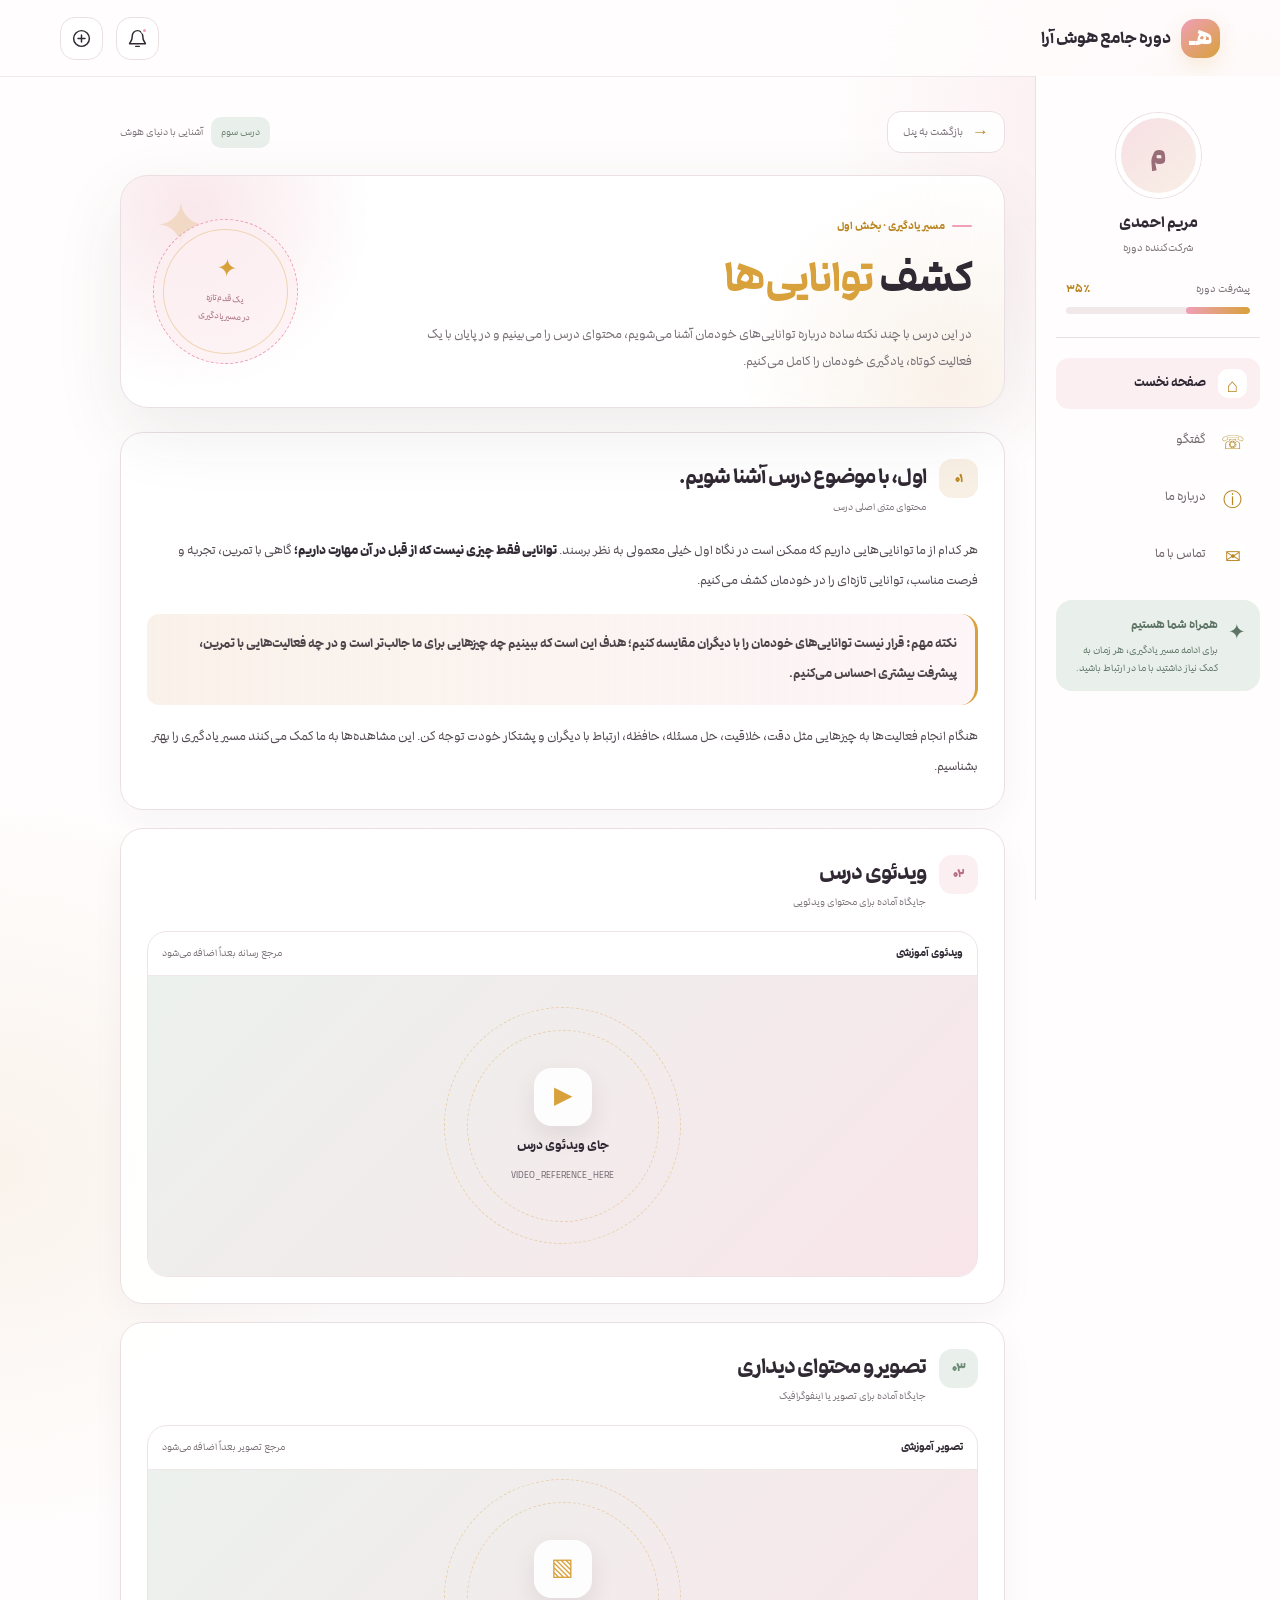
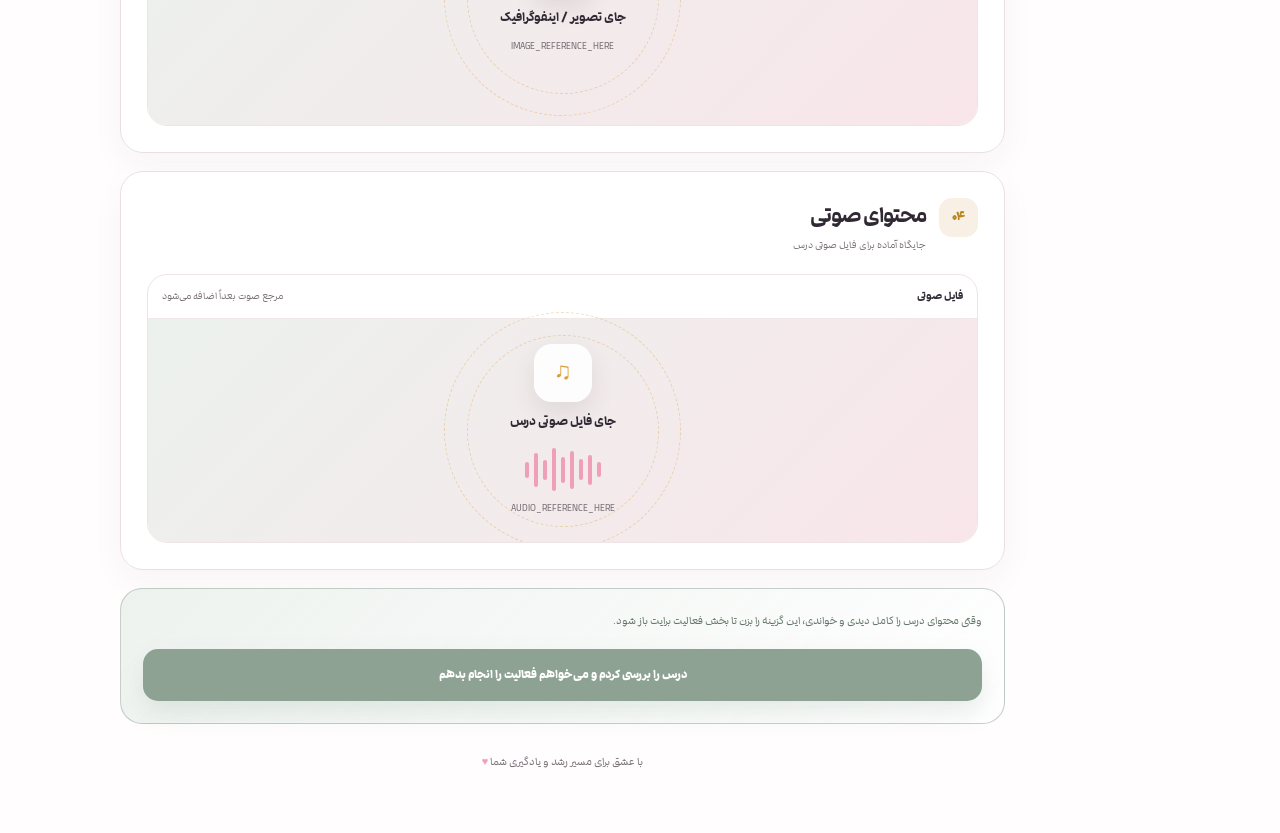
==== commit 8db01b24: "first" ====
--- a/lesson.html
+++ b/lesson.html
@@ -6,6 +6,8 @@
   <meta name="description" content="محتوای درس دوره جامع هوش‌آرا">
   <title>درس اول | دوره جامع هوش‌آرا</title>
   <link rel="stylesheet" href="css/styles.css">
+  <link rel="shortcut icon" href="assets/favicon.ico" type="image/x-icon">
+
 </head>
 
 <body class="student-panel-page student-lesson-page">
--- a/css/styles.css
+++ b/css/styles.css
@@ -1,3 +1,67 @@
+@font-face {
+  font-family: "Darbareh";
+  src: url("fonts/woff2/darbarehWeb-ExtraLight.woff2") format("woff2"), url("fonts/woff/darbarehWeb-ExtraLight.woff") format("woff");
+  font-style: normal;
+  font-weight: 200;
+  font-display: swap;
+}
+@font-face {
+  font-family: "Darbareh";
+  src: url("fonts/woff2/darbarehWeb-Light.woff2") format("woff2"), url("fonts/woff/darbarehWeb-Light.woff") format("woff");
+  font-style: normal;
+  font-weight: 300;
+  font-display: swap;
+}
+@font-face {
+  font-family: "Darbareh";
+  src: url("fonts/woff2/darbarehWeb-Regular.woff2") format("woff2"), url("fonts/woff/darbarehWeb-Regular.woff") format("woff");
+  font-style: normal;
+  font-weight: 400;
+  font-display: swap;
+}
+@font-face {
+  font-family: "Darbareh";
+  src: url("fonts/woff2/darbarehWeb-Medium.woff2") format("woff2"), url("fonts/woff/darbarehWeb-Medium.woff") format("woff");
+  font-style: normal;
+  font-weight: 500;
+  font-display: swap;
+}
+@font-face {
+  font-family: "Darbareh";
+  src: url("fonts/woff2/darbarehWeb-SemiBold.woff2") format("woff2"), url("fonts/woff/darbarehWeb-SemiBold.woff") format("woff");
+  font-style: normal;
+  font-weight: 600;
+  font-display: swap;
+}
+@font-face {
+  font-family: "Darbareh";
+  src: url("fonts/woff2/darbarehWeb-Bold.woff2") format("woff2"), url("fonts/woff/darbarehWeb-Bold.woff") format("woff");
+  font-style: normal;
+  font-weight: 700;
+  font-display: swap;
+}
+@font-face {
+  font-family: "Darbareh";
+  src: url("fonts/woff2/darbarehWeb-ExtraBold.woff2") format("woff2"), url("fonts/woff/darbarehWeb-ExtraBold.woff") format("woff");
+  font-style: normal;
+  font-weight: 800;
+  font-display: swap;
+}
+@font-face {
+  font-family: "Darbareh";
+  src: url("fonts/woff2/darbarehWeb-Black.woff2") format("woff2"), url("fonts/woff/darbarehWeb-Black.woff") format("woff");
+  font-style: normal;
+  font-weight: 900;
+  font-display: swap;
+}
+@font-face {
+  font-family: "Darbareh Black";
+  src: url("fonts/woff2/darbarehWeb-Black.woff2") format("woff2"), url("fonts/woff/darbarehWeb-Black.woff") format("woff");
+  font-style: normal;
+  font-weight: 400;
+  font-display: swap;
+}
+
 :root {
   --bg: #fffdfd;
   --surface: #ffffff;
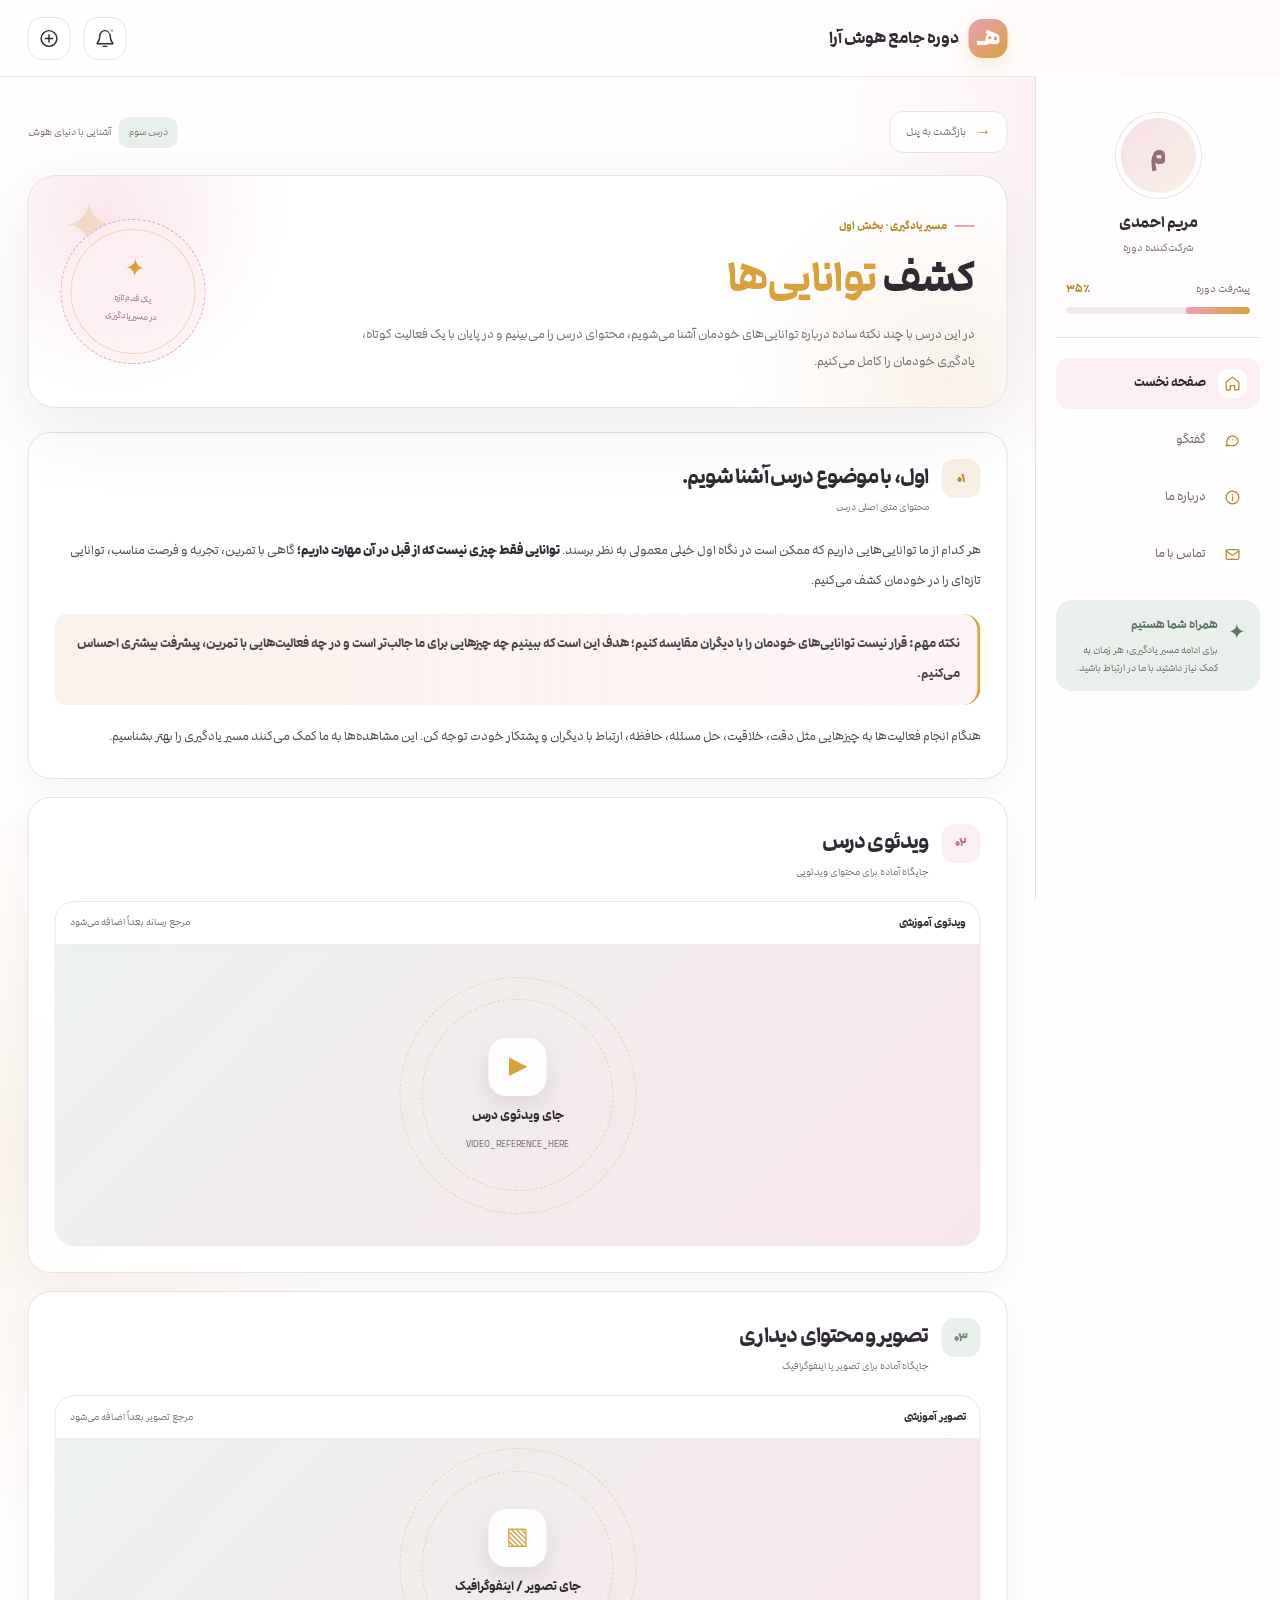
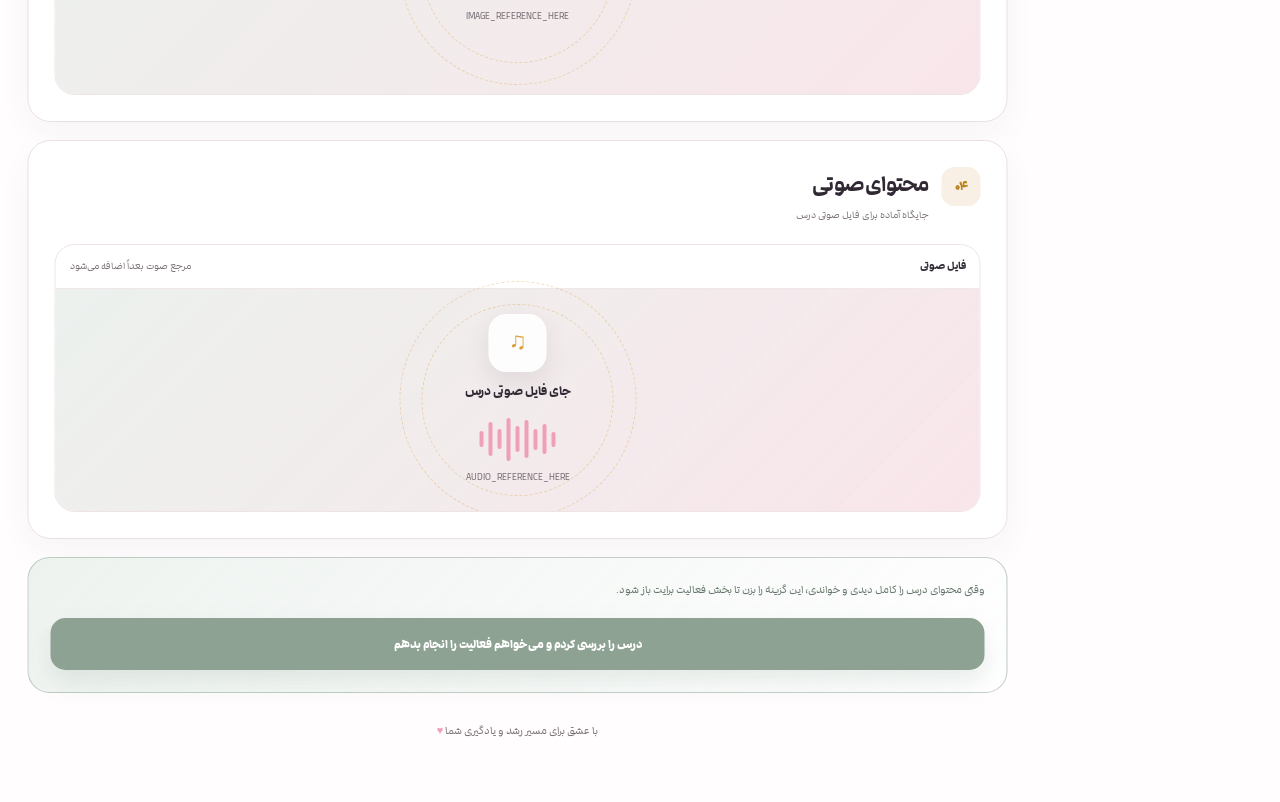
==== commit a67a0cd0: "fixing bug" ====
--- a/lesson.html
+++ b/lesson.html
@@ -78,10 +78,10 @@
     </div>
 
     <nav class="panel-side-nav">
-      <a class="is-active" href="panel.html"><span class="side-nav-icon">⌂</span> صفحه نخست</a>
-      <a href="#conversation"><span class="side-nav-icon">☏</span> گفتگو</a>
-      <a href="#about-us"><span class="side-nav-icon">ⓘ</span> درباره ما</a>
-      <a href="#contact"><span class="side-nav-icon">✉</span> تماس با ما</a>
+      <a class="is-active" href="panel.html"><span class="side-nav-icon"><svg viewBox="0 0 24 24" aria-hidden="true"><path d="m3 10 9-7 9 7v10a1 1 0 0 1-1 1h-5v-6H9v6H4a1 1 0 0 1-1-1V10Z"/></svg></span> صفحه نخست</a>
+      <a href="#conversation"><span class="side-nav-icon"><svg viewBox="0 0 24 24" aria-hidden="true"><path d="M20 11.5a8 8 0 0 1-8 8 8.7 8.7 0 0 1-4-.9L3 20l1.4-4.1a8 8 0 1 1 15.6-4.4Z"/><path d="M8 11h.01M12 11h.01M16 11h.01"/></svg></span> گفتگو</a>
+      <a href="#about-us"><span class="side-nav-icon"><svg viewBox="0 0 24 24" aria-hidden="true"><circle cx="12" cy="12" r="9"/><path d="M12 11v5M12 8h.01"/></svg></span> درباره ما</a>
+      <a href="#contact"><span class="side-nav-icon"><svg viewBox="0 0 24 24" aria-hidden="true"><rect x="3" y="5" width="18" height="14" rx="2"/><path d="m3 7 9 6 9-6"/></svg></span> تماس با ما</a>
     </nav>
 
     <div class="sidebar-help">
--- a/css/styles.css
+++ b/css/styles.css
@@ -172,7 +172,14 @@
 }
 .eyebrow::before { content:""; width: 22px; height: 2px; background: var(--pink-strong); border-radius: 10px; }
 .hero h1, h2 { margin: 13px 0 20px; line-height: 1.35; letter-spacing: -.8px; }
-.hero h1 { font-size: clamp(38px, 5vw, 65px); }
+.hero h1 { font-size: clamp(34px, 4.4vw, 58px); }
+.hero-title-typing { display:inline-block; white-space:nowrap; }
+.hero-title-typing::after {
+  content:""; display:inline-block; height:.8em; margin-right:5px;
+  border-left:2px solid currentColor; vertical-align:-.06em;
+  animation:hero-caret .9s steps(1,end) infinite;
+}
+@keyframes hero-caret { 50% { opacity:0; } }
 h2 { font-size: clamp(31px, 4vw, 48px); }
 em { color: var(--gold); font-style: normal; }
 .hero-template { max-width: 580px; color: var(--muted); font-size: 15px; }
@@ -197,6 +204,29 @@
   background: rgba(255,255,255,.82); box-shadow: var(--shadow);
   position: relative; z-index:2;
 }
+@keyframes hero-float {
+  0%, 100% { transform: translateY(0); }
+  50% { transform: translateY(-9px); }
+}
+@keyframes hero-card-float {
+  0%, 100% { transform: translateY(0); }
+  50% { transform: translateY(-6px); }
+}
+@keyframes hero-card-float-mobile {
+  0%, 100% { transform: translateY(0) scale(.84); }
+  50% { transform: translateY(-6px) scale(.84); }
+}
+.hero-visual .visual-frame--large {
+  translate: var(--hero-shift-x, 0px) var(--hero-shift-y, 0px);
+  transition: translate .35s ease-out;
+  animation: hero-float 6s ease-in-out infinite;
+}
+.hero-visual .floating-card {
+  translate: var(--card-shift-x, 0px) var(--card-shift-y, 0px);
+  transition: translate .35s ease-out;
+  animation: hero-card-float 5s ease-in-out infinite;
+}
+.hero-visual .floating-card--two { animation-delay: -2.5s; }
 .image-placeholder {
   width:100%; height:100%; display:flex; flex-direction:column; align-items:center; justify-content:center;
   text-align:center; color:#887d83;
@@ -351,12 +381,13 @@
   .main-nav a { text-align:center; }
   .nav-toggle { display:block; }
   .hero { padding-top:50px; }
-  .hero h1 { font-size:40px; }
+  .hero h1 { font-size:clamp(28px, 8vw, 36px); }
   .hero-visual { min-height:390px; }
   .page-decoration--bottom { width:190px; height:145px; }
   .visual-frame--large { width:320px; }
   .dashed-ring { width:350px; }
   .floating-card { transform:scale(.84); }
+  .hero-visual .floating-card { animation-name:hero-card-float-mobile; }
   .floating-card--one { right:-3%; top:7%; }
   .floating-card--two { left:0; bottom:8%; }
   .hero-bottom .container { grid-template-columns:1fr; }
@@ -2521,3 +2552,157 @@
     text-align: center;
   }
 }
+
+@media (min-width: 1000px) {
+  .student-lesson-page .panel-nav,
+  .student-lesson-page .panel-main {
+    width:min(1000px, calc(100% - 300px));
+    margin-inline:auto;
+    transform:translateX(-122.5px);
+  }
+}
+
+
+/* ================================
+   10 INTELLIGENCES CARD DECK
+   ================================ */
+.intelligence-deck { position:relative; max-width:1120px; margin:0 auto; }
+.intelligence-stage { position:relative; height:365px; perspective:1500px; transform-style:preserve-3d; overflow:visible; }
+.intelligence-card {
+  position:absolute; top:0; bottom:0; left:50%; width:min(620px,60vw); height:315px; margin:auto;
+  padding:34px 38px; display:grid; grid-template-columns:1fr; grid-template-rows:auto 1fr;
+  gap:0 25px; align-items:center; justify-items:center; text-align:center; overflow:hidden; cursor:pointer;
+  background:rgba(255,255,255,.98); border:1px solid var(--line); border-radius:30px;
+  box-shadow:0 22px 60px rgba(72,51,60,.10); direction:rtl;
+  opacity:0; pointer-events:none;
+  transform-origin:center center;
+  transform:translate3d(-50%,0,0) rotateY(0deg) scale(.7);
+  transition:transform .65s cubic-bezier(.22,.72,.18,1), opacity .5s ease, box-shadow .35s ease;
+  will-change:transform,opacity;
+}
+.intelligence-card::before { content:""; position:absolute; width:190px; height:190px; left:-85px; bottom:-110px; border-radius:50%; background:rgba(247,223,229,.4); pointer-events:none; }
+/* Real deck positions: center, near-left/right, mid-left/right and deep-left/right */
+.intelligence-card[data-position="0"] { opacity:1; pointer-events:auto; transform:translate3d(-50%,0,100px) rotateY(0deg) scale(1); z-index:40!important; box-shadow:0 30px 82px rgba(72,51,60,.16); }
+.intelligence-card[data-position="1"] { opacity:.92; pointer-events:auto; transform:translate3d(-17%,12px,20px) rotateY(-8deg) scale(.92); }
+.intelligence-card[data-position="-1"] { opacity:.92; pointer-events:auto; transform:translate3d(-83%,12px,20px) rotateY(8deg) scale(.92); }
+.intelligence-card[data-position="2"] { opacity:.58; pointer-events:auto; transform:translate3d(11%,27px,-65px) rotateY(-13deg) scale(.82); }
+.intelligence-card[data-position="-2"] { opacity:.58; pointer-events:auto; transform:translate3d(-111%,27px,-65px) rotateY(13deg) scale(.82); }
+.intelligence-card[data-position="3"] { opacity:.28; transform:translate3d(34%,42px,-145px) rotateY(-17deg) scale(.72); }
+.intelligence-card[data-position="-3"] { opacity:.28; transform:translate3d(-134%,42px,-145px) rotateY(17deg) scale(.72); }
+.intelligence-card[data-position="4"] { opacity:.10; transform:translate3d(53%,55px,-220px) rotateY(-20deg) scale(.62); }
+.intelligence-card[data-position="-4"] { opacity:.10; transform:translate3d(-153%,55px,-220px) rotateY(20deg) scale(.62); }
+.intelligence-card[data-position="5"], .intelligence-card[data-position="-5"] { opacity:0; pointer-events:none; transform:translate3d(-50%,60px,-280px) scale(.55); }
+.intelligence-card:hover[data-position="0"] { transform:translate3d(-50%,-5px,120px) rotateY(0deg) scale(1.015); }
+.intelligence-card:hover[data-position="1"] { transform:translate3d(-17%,7px,30px) rotateY(-8deg) scale(.94); }
+.intelligence-card:hover[data-position="-1"] { transform:translate3d(-83%,7px,30px) rotateY(8deg) scale(.94); }
+.intelligence-card-top { position:absolute; top:22px; right:26px; left:26px; display:flex; justify-content:space-between; align-items:center; }
+.intelligence-number { font-size:12px; font-weight:800; color:var(--gold-dark); letter-spacing:.08em; }
+.intelligence-hint { color:#aa9da3; font-size:10px; opacity:.9; }
+.intelligence-icon { width:104px; height:104px; display:grid; place-items:center; border-radius:50%; font-size:42px; line-height:1; box-shadow:0 12px 30px rgba(72,51,60,.07); }
+.intelligence-icon--pink { background:var(--pink-soft); color:var(--pink-strong); }
+.intelligence-icon--gold { background:#fbf3df; color:var(--gold); }
+.intelligence-icon--green { background:var(--green-soft); color:#789582; }
+.intelligence-icon--blue { background:#eaf2f4; color:#6c9cab; }
+.intelligence-icon--cream { background:var(--cream); color:#b68b48; }
+.intelligence-content { align-self:center; padding-top:15px; }
+.intelligence-kicker { display:block; color:var(--gold-dark); font-size:11px; font-weight:800; margin-bottom:5px; }
+.intelligence-content h3 { margin:0 0 9px; font-size:28px; line-height:1.4; }
+.intelligence-content p { margin:0; max-width:520px; color:var(--muted); font-size:14px; line-height:2; }
+.intelligence-arrow { width:43px; height:43px; display:grid; place-items:center; border-radius:14px; background:#fff; color:var(--gold); font-size:18px; box-shadow:0 8px 24px rgba(72,51,60,.08); align-self:end; }
+.intelligence-controls { display:flex; align-items:center; gap:15px; max-width:760px; margin:6px auto 0; position:relative; z-index:1; }
+.intelligence-progress { height:5px; flex:1; overflow:hidden; border-radius:99px; background:#eee5e7; direction:ltr; }
+.intelligence-progress span { display:block; height:100%; width:0%; border-radius:inherit; background:linear-gradient(90deg,var(--pink-strong),var(--gold)); transition:width 8s linear; }
+.intelligence-counter { min-width:54px; text-align:center; line-height:1.2; }
+.intelligence-counter strong { display:block; font-size:14px; color:var(--ink); }
+.intelligence-counter small { color:var(--muted); font-size:9px; }
+.intelligence-next { border:1px solid var(--line); background:#fff; color:var(--ink); border-radius:13px; min-height:43px; padding:7px 14px; font:inherit; font-size:11px; font-weight:800; cursor:pointer; transition:.2s ease; }
+.intelligence-next:hover { border-color:var(--pink-strong); background:var(--pink-soft); transform:translateY(-2px); }
+@media (max-width:1100px) {
+  .intelligence-stage { height:355px; }
+  .intelligence-card { width:min(600px,64vw); }
+}
+@media (max-width:700px) {
+  .intelligence-stage { height:390px; perspective:1000px; }
+  .intelligence-card { width:calc(100% - 72px); height:340px; min-height:340px; padding:43px 22px 26px; grid-template-columns:1fr auto; grid-template-rows:auto auto 1fr; gap:16px; border-radius:25px; }
+  .intelligence-card[data-position="0"] { transform:translate3d(-50%,0,100px) scale(1); }
+  .intelligence-card[data-position="1"] { transform:translate3d(-36%,20px,15px) rotateY(-5deg) scale(.92); }
+  .intelligence-card[data-position="-1"] { transform:translate3d(-64%,20px,15px) rotateY(5deg) scale(.92); }
+  .intelligence-card[data-position="2"] { transform:translate3d(-23%,38px,-70px) rotateY(-8deg) scale(.84); }
+  .intelligence-card[data-position="-2"] { transform:translate3d(-77%,38px,-70px) rotateY(8deg) scale(.84); }
+  .intelligence-card[data-position="3"], .intelligence-card[data-position="-3"] { opacity:.20; }
+  .intelligence-card-top { top:18px; right:20px; left:20px; }
+  .intelligence-icon { width:82px; height:82px; border-radius:50%; font-size:32px; grid-column:1 / -1; }
+  .intelligence-content { padding-top:0; grid-column:1 / -1; }
+  .intelligence-content h3 { font-size:24px; margin-bottom:7px; }
+  .intelligence-content p { font-size:13px; line-height:2; }
+  .intelligence-arrow { grid-column:2; grid-row:3; align-self:end; }
+  .intelligence-controls { gap:9px; margin-top:4px; }
+  .intelligence-next { min-height:40px; font-size:10px; }
+  .intelligence-hint { font-size:9px; }
+}
+@media (prefers-reduced-motion: reduce) {
+  .intelligence-card, .intelligence-progress span, .intelligence-next,
+  .hero-visual .visual-frame--large, .hero-visual .floating-card,
+  .hero-title-typing::after { transition:none; animation:none; }
+}
+
+@media (max-width: 700px) {
+  .hero { padding-top:32px; padding-bottom:36px; }
+  .hero-grid { min-height:0; row-gap:8px; }
+  .hero-visual { min-height:320px; }
+  .visual-frame--large { width:95%; }
+  .image-placeholder--hero img { display:block; width:100%; height:100%; object-fit:contain; object-position:center; }
+  .hero-actions { margin-top:20px; }
+  .hero-bottom { display:none; }
+  .intro { padding-top:78px; }
+  .intro-grid { gap:24px; }
+  .section { padding-block:54px; }
+  .features { padding-top:36px; }
+  .representative { padding-top:38px; }
+  .faq-grid { gap:24px; }
+  .cta { padding-top:44px; }
+  .site-footer { padding-top:50px; }
+  .footer-grid { justify-items:center; text-align:center; }
+  .footer-column { align-items:center; }
+  .socials { justify-content:center; }
+  .footer-bottom { align-items:center; text-align:center; }
+}
+
+/* Site-wide custom cursors */
+html, body { cursor:url("../assets/cursor/normal@4x.png"), auto; }
+body * { cursor:inherit !important; }
+a, button, [role="button"], summary, label, select {
+  cursor:url("../assets/cursor/select@4x.png"), pointer !important;
+}
+input:not([type="button"]):not([type="submit"]):not([type="reset"]):not([type="checkbox"]):not([type="radio"]),
+textarea, [contenteditable="true"] {
+  cursor:url("../assets/cursor/text@4x.png"), text !important;
+}
+
+/* Theme-matched text selection */
+::selection { background:#f3c8d4; color:var(--ink); }
+::-moz-selection { background:#f3c8d4; color:var(--ink); }
+.intro ::selection, .intro ::-moz-selection,
+.cta ::selection, .cta ::-moz-selection,
+.site-footer ::selection, .site-footer ::-moz-selection {
+  background:var(--cream-deep); color:var(--ink);
+}
+.features ::selection, .features ::-moz-selection {
+  background:var(--green-soft); color:#405548;
+}
+.representative ::selection, .representative ::-moz-selection,
+.faq ::selection, .faq ::-moz-selection {
+  background:var(--pink-strong); color:var(--ink);
+}
+
+@keyframes video-card-float {
+  0%, 100% { transform:translateY(0) rotate(-1deg); }
+  50% { transform:translateY(-6px) rotate(-1deg); }
+}
+.video-card { animation:video-card-float 7s ease-in-out infinite; }
+@media (prefers-reduced-motion: reduce) {
+  .video-card { animation:none; }
+}
+
+.side-nav-icon svg { width:17px; height:17px; fill:none; stroke:currentColor; stroke-width:1.7; stroke-linecap:round; stroke-linejoin:round; }
+.panel-bottom-links > div > span svg { width:19px; height:19px; fill:none; stroke:currentColor; stroke-width:1.7; stroke-linecap:round; stroke-linejoin:round; }
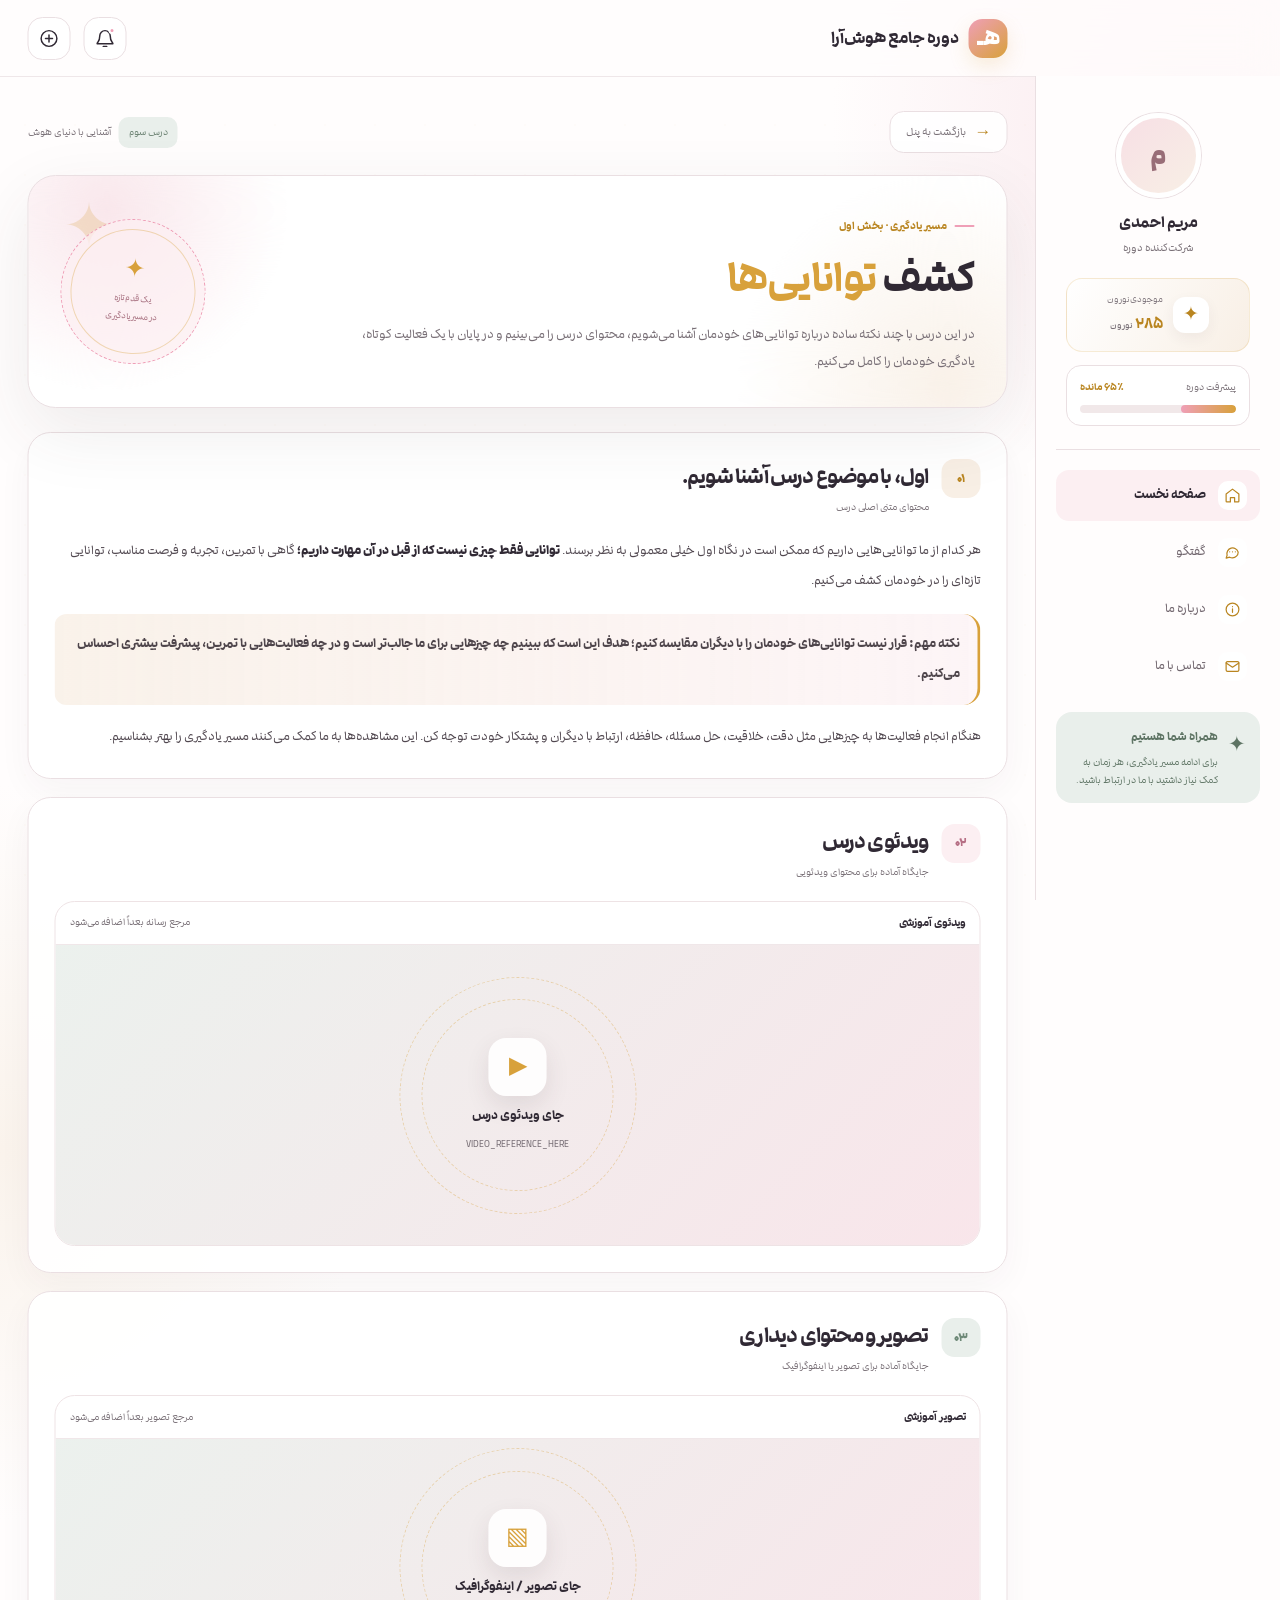
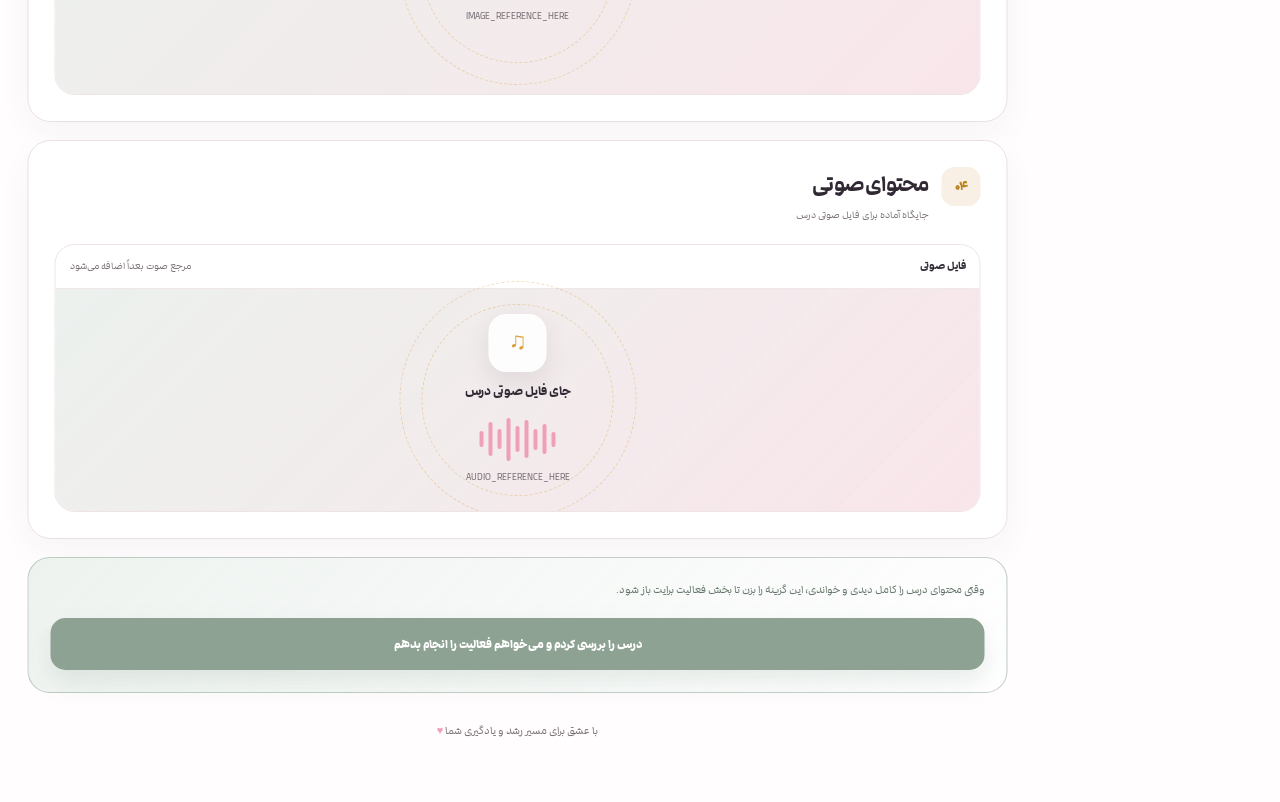
==== commit 6b62a89e: "." ====
--- a/lesson.html
+++ b/lesson.html
@@ -21,7 +21,7 @@
 
         <a class="panel-brand" href="panel.html" aria-label="دوره جامع هوش آرا">
           <span class="panel-brand-mark">هـ</span>
-          <strong>دوره جامع هوش آرا</strong>
+          <strong>دوره جامع هوش‌آرا</strong>
         </a>
       </div>
 
@@ -73,15 +73,23 @@
       <div class="avatar avatar-user"><span>م</span></div>
       <strong>مریم احمدی</strong>
       <small>شرکت‌کننده دوره</small>
-      <div class="progress-caption"><span>پیشرفت دوره</span><b>۳۵٪</b></div>
-      <div class="mini-progress"><span style="width:35%"></span></div>
+      <div class="sidebar-neuron-balance" aria-label="موجودی ۲۸۵ نورون">
+        <span class="sidebar-neuron-icon" aria-hidden="true">✦</span>
+        <span><small>موجودی نورون</small><b>۲۸۵ <small>نورون</small></b></span>
+      </div>
+      <div class="sidebar-course-progress">
+        <div class="sidebar-course-progress-caption"><span>پیشرفت دوره</span><b>۶۵٪ مانده</b></div>
+        <div class="sidebar-course-progress-track" role="progressbar" aria-label="پیشرفت دوره" aria-valuemin="0" aria-valuemax="100" aria-valuenow="35" aria-valuetext="۳۵ درصد طی شده، ۶۵ درصد تا پایان مانده">
+          <span style="width:35%"></span>
+        </div>
+      </div>
     </div>
 
     <nav class="panel-side-nav">
-      <a class="is-active" href="panel.html"><span class="side-nav-icon"><svg viewBox="0 0 24 24" aria-hidden="true"><path d="m3 10 9-7 9 7v10a1 1 0 0 1-1 1h-5v-6H9v6H4a1 1 0 0 1-1-1V10Z"/></svg></span> صفحه نخست</a>
-      <a href="#conversation"><span class="side-nav-icon"><svg viewBox="0 0 24 24" aria-hidden="true"><path d="M20 11.5a8 8 0 0 1-8 8 8.7 8.7 0 0 1-4-.9L3 20l1.4-4.1a8 8 0 1 1 15.6-4.4Z"/><path d="M8 11h.01M12 11h.01M16 11h.01"/></svg></span> گفتگو</a>
-      <a href="#about-us"><span class="side-nav-icon"><svg viewBox="0 0 24 24" aria-hidden="true"><circle cx="12" cy="12" r="9"/><path d="M12 11v5M12 8h.01"/></svg></span> درباره ما</a>
-      <a href="#contact"><span class="side-nav-icon"><svg viewBox="0 0 24 24" aria-hidden="true"><rect x="3" y="5" width="18" height="14" rx="2"/><path d="m3 7 9 6 9-6"/></svg></span> تماس با ما</a>
+      <a class="is-active" href="panel.html#home"><span class="side-nav-icon"><svg viewBox="0 0 24 24" aria-hidden="true"><path d="m3 10 9-7 9 7v10a1 1 0 0 1-1 1h-5v-6H9v6H4a1 1 0 0 1-1-1V10Z"/></svg></span> صفحه نخست</a>
+      <a href="support-student.html"><span class="side-nav-icon"><svg viewBox="0 0 24 24" aria-hidden="true"><path d="M20 11.5a8 8 0 0 1-8 8 8.7 8.7 0 0 1-4-.9L3 20l1.4-4.1a8 8 0 1 1 15.6-4.4Z"/><path d="M8 11h.01M12 11h.01M16 11h.01"/></svg></span> گفتگو</a>
+      <a href="panel.html#about-us"><span class="side-nav-icon"><svg viewBox="0 0 24 24" aria-hidden="true"><circle cx="12" cy="12" r="9"/><path d="M12 11v5M12 8h.01"/></svg></span> درباره ما</a>
+      <a href="panel.html#contact"><span class="side-nav-icon"><svg viewBox="0 0 24 24" aria-hidden="true"><rect x="3" y="5" width="18" height="14" rx="2"/><path d="m3 7 9 6 9-6"/></svg></span> تماس با ما</a>
     </nav>
 
     <div class="sidebar-help">
@@ -323,15 +331,53 @@
         <p class="lesson-error" id="lessonError">لطفاً به دو سؤال تستی پاسخ بده، پاسخ تشریحی را بنویس و فایل فعالیت را انتخاب کن.</p>
 
         <div class="lesson-submit">
-          <p class="lesson-required-note">پس از تکمیل، به صفحه پنل برمی‌گردی.</p>
+          <p class="lesson-required-note">پس از ارسال، تا پیش از بررسی مربی می‌توانی موارد را ویرایش کنی.</p>
           <button class="lesson-submit-button" id="completeLesson" type="button">
-            درس را تکمیل کردم
+            ارسال فعالیت برای مربی
           </button>
         </div>
 
       </section>
 
     </div>
+
+    <section class="lesson-review-result lesson-submitted-notice" id="lessonSubmittedNotice" aria-label="وضعیت ارسال فعالیت" hidden>
+      <div class="review-result-top">
+        <div class="review-result-icon">✓</div>
+        <div>
+          <span class="eyebrow">فعالیت ارسال شد</span>
+          <h2>فعالیتت برای مربی فرستاده شد.</h2>
+          <p class="submission-waiting-copy">حالا منتظر بمان تا مربی فعالیتت را بررسی کند و نورون‌هایت را ثبت کند.</p>
+        </div>
+      </div>
+      <div class="review-result-grid">
+        <div><span>وضعیت</span><strong class="status-chip">در انتظار بررسی مربی</strong><small>تا قبل از بررسی مربی می‌توانی پاسخ‌ها و فایل‌هایت را ویرایش کنی.</small></div>
+        <div class="submission-edit-action"><button class="btn btn-ghost" id="editSubmission" type="button">ویرایش موارد ارسالی</button></div>
+      </div>
+    </section>
+
+    <section class="lesson-review-result" aria-label="نتیجه بررسی فعالیت" hidden>
+      <div class="review-result-top">
+        <div class="review-result-icon">✓</div>
+        <div>
+          <span class="eyebrow">نتیجه بررسی فعالیت</span>
+          <h2>فعالیتت توسط مربی بررسی شده است.</h2>
+        </div>
+        <div class="neuron-award"><b>+۴۵</b><span>نورون</span></div>
+      </div>
+      <div class="review-result-grid">
+        <div>
+          <span>نظر مربی</span>
+          <p>ایده‌ات را خوب توضیح داده‌ای. در فعالیت بعدی، سعی کن دلیل انتخابت را با یک مثال واقعی کامل‌تر کنی.</p>
+        </div>
+        <div>
+          <span>وضعیت</span>
+          <strong class="status-chip status-chip--done">تأیید و امتیازدهی شد</strong>
+          <small>امتیاز این فعالیت به مجموع نورون‌های تو اضافه شده است.</small>
+        </div>
+      </div>
+      <a class="btn btn-primary" href="support-student.html">پاسخ یا سؤال درباره این بررسی ←</a>
+    </section>
 
     <footer class="panel-footer">
       با عشق برای مسیر رشد و یادگیری شما <span>♥</span>
@@ -477,6 +523,8 @@
 
     const completeLesson = document.getElementById('completeLesson');
     const lessonError = document.getElementById('lessonError');
+    const lessonSubmittedNotice = document.getElementById('lessonSubmittedNotice');
+    const editSubmission = document.getElementById('editSubmission');
 
     completeLesson.addEventListener('click', () => {
       const q1 = document.querySelector('input[name="question1"]:checked');
@@ -491,7 +539,15 @@
       }
 
       lessonError.classList.remove('is-visible');
-      window.location.href = 'panel.html';
+      lessonActivity.classList.remove('is-visible');
+      lessonSubmittedNotice.hidden = false;
+      lessonSubmittedNotice.scrollIntoView({ behavior: 'smooth', block: 'center' });
+    });
+
+    editSubmission.addEventListener('click', () => {
+      lessonSubmittedNotice.hidden = true;
+      lessonActivity.classList.add('is-visible');
+      lessonActivity.scrollIntoView({ behavior: 'smooth', block: 'start' });
     });
   </script>
 
--- a/css/styles.css
+++ b/css/styles.css
@@ -54,14 +54,6 @@
   font-weight: 900;
   font-display: swap;
 }
-@font-face {
-  font-family: "Darbareh Black";
-  src: url("fonts/woff2/darbarehWeb-Black.woff2") format("woff2"), url("fonts/woff/darbarehWeb-Black.woff") format("woff");
-  font-style: normal;
-  font-weight: 400;
-  font-display: swap;
-}
-
 :root {
   --bg: #fffdfd;
   --surface: #ffffff;
@@ -85,6 +77,53 @@
 }
 
 * { box-sizing: border-box; }
+button, input, select, textarea { font-family: "Darbareh", sans-serif; }
+
+/* Shared Persian (Jalali) date picker */
+.persian-date-picker[hidden] { display: none; }
+.persian-date-picker {
+  position: fixed;
+  z-index: 1202;
+  width: min(304px, calc(100vw - 24px));
+  padding: 14px;
+  direction: rtl;
+  color: var(--ink);
+  background: var(--surface);
+  border: 1px solid var(--line);
+  border-radius: 20px;
+  box-shadow: 0 18px 55px rgba(48, 41, 52, .18);
+  font-family: inherit;
+  animation: pdp-enter .16s ease-out;
+}
+.pdp-header, .pdp-heading, .pdp-footer { display: flex; align-items: center; justify-content: space-between; }
+.pdp-header { gap: 10px; margin-bottom: 13px; }
+.pdp-heading { justify-content: center; gap: 7px; font-weight: 700; }
+.pdp-nav, .pdp-month, .pdp-year, .pdp-today, .pdp-day, .pdp-option { font: inherit; cursor: pointer; }
+.pdp-nav { width: 34px; height: 34px; border: 1px solid var(--line); border-radius: 11px; background: var(--cream); color: var(--gold-dark); font-size: 22px; line-height: 1; }
+.pdp-month, .pdp-year { border: 0; background: transparent; color: var(--ink); padding: 5px 2px; }
+.pdp-month { color: var(--gold-dark); }
+.pdp-month, .pdp-year { border-radius: 8px; padding: 5px 7px; transition: background .15s; }
+.pdp-month:hover, .pdp-year:hover { background: var(--pink-soft); }
+.pdp-weekdays, .pdp-days { display: grid; grid-template-columns: repeat(7, minmax(0, 1fr)); text-align: center; }
+.pdp-weekdays { margin-bottom: 5px; color: var(--muted); font-size: 11px; font-weight: 600; }
+.pdp-weekdays span { padding: 5px 0; }
+.pdp-days { gap: 3px; }
+.pdp-day, .pdp-empty { display: grid; place-items: center; min-width: 0; height: 34px; }
+.pdp-day { border: 0; border-radius: 11px; background: transparent; color: var(--ink); font-size: 12px; transition: background .15s, color .15s, transform .15s; }
+.pdp-day:hover { background: var(--pink-soft); color: var(--gold-dark); }
+.pdp-day.is-today { box-shadow: inset 0 0 0 1px var(--gold); }
+.pdp-day.is-selected { background: var(--gold); color: #fff; box-shadow: none; }
+.pdp-months[hidden], .pdp-years[hidden], .pdp-calendar[hidden] { display: none; }
+.pdp-months { display: grid; grid-template-columns: repeat(3, minmax(0, 1fr)); gap: 7px; padding: 5px 0 10px; }
+.pdp-years { display: grid; grid-template-columns: repeat(4, minmax(0, 1fr)); gap: 5px; max-height: 238px; overflow-y: auto; overscroll-behavior: contain; padding: 4px 2px 10px; scrollbar-color: var(--cream-deep) transparent; scrollbar-width: thin; }
+.pdp-option { min-height: 36px; border: 1px solid transparent; border-radius: 10px; background: var(--cream); color: var(--ink); font-size: 11px; transition: background .15s, color .15s; }
+.pdp-option:hover { background: var(--pink-soft); color: var(--gold-dark); }
+.pdp-option.is-current { border-color: var(--gold); background: var(--gold); color: #fff; font-weight: 700; }
+.pdp-footer { margin-top: 12px; padding-top: 10px; border-top: 1px solid var(--line); color: var(--muted); font-size: 10px; }
+.pdp-today { padding: 6px 11px; border: 0; border-radius: 10px; background: var(--pink-soft); color: var(--gold-dark); font-size: 11px; font-weight: 700; }
+.persian-date-picker button:focus-visible { outline: 2px solid var(--gold-dark); outline-offset: 2px; }
+@keyframes pdp-enter { from { opacity: 0; transform: translateY(-5px) scale(.98); } to { opacity: 1; transform: translateY(0) scale(1); } }
+
 html { scroll-behavior: smooth; overflow-x: clip; }
 body {
   margin: 0;
@@ -94,7 +133,9 @@
     radial-gradient(circle at 95% 5%, rgba(247,223,229,.75), transparent 24rem),
     radial-gradient(circle at 0% 48%, rgba(248,239,229,.72), transparent 23rem),
     var(--bg);
-  font-family: "Darbareh", Tahoma, sans-serif;
+  font-family: "Darbareh", sans-serif;
+  font-weight: 400;
+  font-synthesis: none;
   font-size: 18px;
   line-height: 1.9;
 }
@@ -472,7 +513,8 @@
 
 .representative-intro h1 {
   margin: 12px 0 12px;
-  font-family: 'Darbareh Black', "Darbareh", Tahoma, sans-serif;
+  font-family: "Darbareh", sans-serif;
+  font-weight: 900;
   font-size: clamp(35px, 5vw, 56px);
   line-height: 1.35;
   letter-spacing: -.8px;
@@ -965,7 +1007,8 @@
 
 .enrollment-hero-copy h1 {
   margin: 10px 0 12px;
-  font-family: 'Darbareh Black', "Darbareh", Tahoma, sans-serif;
+  font-family: "Darbareh", sans-serif;
+  font-weight: 900;
   font-size: clamp(32px, 4.5vw, 54px);
   line-height: 1.4;
   letter-spacing: -.8px;
@@ -1483,6 +1526,7 @@
 }
 
 .enrollment-actions {
+  position:relative;
   display:flex;
   align-items:center;
   justify-content:space-between;
@@ -1492,14 +1536,45 @@
   background:rgba(253,249,250,.8);
 }
 
+.form-alert {
+  position:fixed;
+  z-index:1400;
+  top:18px;
+  left:50%;
+  display:flex;
+  align-items:center;
+  gap:12px;
+  width:min(460px, calc(100vw - 28px));
+  padding:14px 16px;
+  border:1px solid rgba(185,133,32,.24);
+  border-radius:18px;
+  background:rgba(255,255,255,.97);
+  box-shadow:0 16px 45px rgba(48,41,52,.16);
+  color:var(--ink);
+  opacity:0;
+  pointer-events:none;
+  transform:translate(-50%,-12px);
+  transition:opacity .2s ease, transform .2s ease;
+}
+.form-alert.is-visible { opacity:1; pointer-events:auto; transform:translate(-50%,0); }
+.form-alert-icon { display:grid; place-items:center; flex:0 0 38px; width:38px; height:38px; border-radius:13px; background:var(--pink-soft); color:var(--gold-dark); font-size:18px; }
+.form-alert-copy { flex:1; min-width:0; }
+.form-alert-copy strong, .form-alert-copy span { display:block; }
+.form-alert-copy strong { margin-bottom:2px; font-size:13px; }
+.form-alert-copy span { color:var(--muted); font-size:11px; line-height:1.7; }
+.form-alert-close { display:grid; place-items:center; flex:0 0 30px; width:30px; height:30px; border:0; border-radius:9px; background:transparent; color:var(--muted); font-size:19px; cursor:pointer; }
+.form-alert-close:hover { background:var(--cream); color:var(--ink); }
+
 .enrollment-actions-right {
+  position:relative;
+  z-index:1203;
   display:flex;
   gap:9px;
   align-items:center;
 }
 
 .enrollment-actions .btn {
-  font-family: "Darbareh", Tahoma, sans-serif;
+  font-family: "Darbareh", sans-serif;
 }
 
 .enrollment-helper {
@@ -1691,6 +1766,11 @@
 .student-panel-page .course-option small { grid-column:2; color:var(--muted); font-size:10px; }
 .student-panel-page .course-option-dot { width:8px; height:8px; border-radius:50%; background:var(--gold); margin-top:7px; }
 .student-panel-page .course-option-dot--muted { background:#c8c1c5; }
+.panel-popover .course-option { display:grid; grid-template-columns:10px 1fr; gap:4px 9px; width:100%; padding:10px 8px; border:0; border-radius:12px; background:transparent; color:var(--ink); text-align:right; font:inherit; font-size:12px; cursor:pointer; }
+.panel-popover .course-option:hover,.panel-popover .course-option.is-selected { background:var(--pink-soft); }
+.panel-popover .course-option small { grid-column:2; color:var(--muted); font-size:10px; }
+.panel-popover .course-option-dot { width:8px; height:8px; border-radius:50%; background:var(--gold); margin-top:7px; }
+.panel-popover .course-option-dot--muted { background:#c8c1c5; }
 .panel-main { padding-top:36px; padding-bottom:45px; }
 .panel-welcome { display:flex; justify-content:space-between; align-items:center; gap:20px; margin-bottom:27px; }
 .panel-welcome h1 { font-size:clamp(27px,3vw,38px); margin:8px 0 3px; line-height:1.5; }
@@ -1735,6 +1815,8 @@
 .module-number--pink { background:var(--pink-soft); color:#b86e86; }.module-number--green { background:var(--green-soft); color:#6f8978; }.module-number--gold { background:#fbf1d9; color:var(--gold-dark); }
 .module-title { display:grid; gap:2px; flex:1; }.module-title b { font-size:14px; }.module-title small { color:var(--muted); font-size:10px; }
 .module-progress { color:var(--muted); font-size:11px; }
+.module-neurons { display:inline-flex; align-items:center; justify-content:center; flex-shrink:0; gap:4px; padding:6px 10px; border:1px solid rgba(216,161,59,.2); border-radius:999px; background:var(--cream); color:var(--gold-dark); font-size:10px; font-weight:700; white-space:nowrap; }
+.module-neurons.is-empty { border-color:var(--line); background:#faf7f7; color:var(--muted); font-weight:500; }
 .module-chevron { width:28px; height:28px; display:grid; place-items:center; border-radius:9px; background:#faf5f3; color:var(--gold-dark); font-size:20px; transition:transform .2s; }
 .module-chevron svg { display:block; width:17px; height:17px; fill:none; stroke:currentColor; stroke-width:2; stroke-linecap:round; stroke-linejoin:round; }
 .curriculum-item[open] .module-chevron { transform:rotate(180deg); }
@@ -1767,7 +1849,17 @@
 .sidebar-profile { padding:15px 10px 23px; text-align:center; border-bottom:1px solid var(--line); }
 .avatar-user { display:grid; place-items:center; width:85px; height:85px; margin:0 auto 10px; border:5px solid #fff; border-radius:50%; background:linear-gradient(140deg,var(--pink),var(--cream)); box-shadow:0 0 0 1px var(--line); color:#986d77; font-size:30px; font-weight:800; }
 .sidebar-profile > strong,.sidebar-profile > small { display:block; }.sidebar-profile > strong { font-size:16px; }.sidebar-profile > small { color:var(--muted); font-size:11px; }
-.progress-caption { display:flex; justify-content:space-between; margin:20px 0 7px; color:var(--muted); font-size:11px; }.progress-caption b { color:var(--gold-dark); }
+.sidebar-neuron-balance { display:flex; justify-content:center; align-items:center; gap:10px; margin-top:19px; padding:12px 14px; border:1px solid rgba(216,161,59,.2); border-radius:16px; background:linear-gradient(120deg,#fff,var(--cream)); text-align:right; }
+.sidebar-neuron-icon { display:grid; place-items:center; flex:0 0 36px; width:36px; height:36px; border-radius:12px; background:#fff; color:var(--gold-dark); font-size:19px; box-shadow:0 5px 14px rgba(72,51,60,.06); }
+.sidebar-neuron-balance > span:last-child { display:grid; gap:2px; }
+.sidebar-neuron-balance small { color:var(--muted); font-size:9px; }
+.sidebar-neuron-balance b { color:var(--gold-dark); font-size:15px; }
+.sidebar-neuron-balance b small { display:inline; font-weight:500; }
+.sidebar-course-progress { margin-top:13px; padding:12px 13px; border:1px solid var(--line); border-radius:15px; background:rgba(255,255,255,.82); text-align:right; }
+.sidebar-course-progress-caption { display:flex; justify-content:space-between; align-items:center; gap:8px; margin-bottom:8px; color:var(--muted); font-size:10px; }
+.sidebar-course-progress-caption b { color:var(--gold-dark); font-size:10px; white-space:nowrap; }
+.sidebar-course-progress-track { height:8px; overflow:hidden; border-radius:99px; background:#f1e8e9; direction:rtl; }
+.sidebar-course-progress-track span { display:block; height:100%; border-radius:inherit; background:linear-gradient(90deg,var(--pink-strong),var(--gold)); transition:width .35s ease; }
 .mini-progress { height:7px; overflow:hidden; border-radius:10px; background:#f1e8e9; }.mini-progress span { display:block; height:100%; border-radius:10px; background:linear-gradient(90deg,var(--pink-strong),var(--gold)); }
 .panel-side-nav { display:grid; gap:6px; padding:20px 0; }
 .panel-side-nav a { display:flex; align-items:center; gap:12px; padding:11px 13px; border-radius:13px; color:#6f646c; font-size:13px; transition:.2s; }
@@ -1786,7 +1878,7 @@
   .panel-main { padding-top:25px; }.panel-welcome { align-items:flex-start; flex-direction:column; gap:14px; }.welcome-date { align-self:stretch; }
   .course-intro-card { grid-template-columns:1fr; gap:10px; }.course-character-wrap { min-height:170px; }.course-character { width:155px; }.course-dialog { padding:21px; }.dialog-tail { top:-10px; right:calc(50% - 10px); transform:rotate(-45deg); }
   .event-banner { min-height:140px; }.event-overlay { padding:20px; }.event-placeholder { padding:17px; gap:10px; }.event-placeholder-icon { width:42px; height:42px; }
-  .curriculum-heading { align-items:flex-start; }.curriculum-heading h2 { font-size:25px; }.curriculum-item summary { gap:9px; padding:14px 12px; }.module-number { width:38px; height:38px; border-radius:12px; }.module-title b { font-size:12px; }.module-title small { font-size:9px; }.module-progress { font-size:10px; }
+  .curriculum-heading { align-items:flex-start; }.curriculum-heading h2 { font-size:25px; }.curriculum-item summary { gap:9px; padding:14px 12px; }.module-number { width:38px; height:38px; border-radius:12px; }.module-title b { font-size:12px; }.module-title small { font-size:9px; }.module-progress { font-size:10px; }.module-neurons { padding:5px 7px; font-size:9px; }
   .lesson-grid { grid-template-columns:repeat(2,minmax(0,1fr)); gap:8px; padding:5px 10px 15px; }.lesson-thumb { width:88px; }.panel-bottom-links { grid-template-columns:1fr; }.panel-bottom-links > div { padding:13px; }
 }
 @media (max-width: 390px) { .panel-brand { font-size:12px; }.panel-nav-right { gap:7px; }.panel-nav-left { gap:6px; }.panel-brand-mark { width:30px;height:30px; } .student-panel-page .course-option { font-size:11px; } }
@@ -1805,7 +1897,7 @@
 .student-lesson-page input,
 .student-lesson-page textarea,
 .student-lesson-page select {
-  font-family: "Darbareh", Tahoma, sans-serif;
+  font-family: "Darbareh", sans-serif;
 }
 
 .student-lesson-page .panel-main {
@@ -2598,8 +2690,12 @@
 .intelligence-card-top { position:absolute; top:22px; right:26px; left:26px; display:flex; justify-content:space-between; align-items:center; }
 .intelligence-number { font-size:12px; font-weight:800; color:var(--gold-dark); letter-spacing:.08em; }
 .intelligence-hint { color:#aa9da3; font-size:10px; opacity:.9; }
-.intelligence-icon { width:104px; height:104px; display:grid; place-items:center; border-radius:50%; font-size:42px; line-height:1; box-shadow:0 12px 30px rgba(72,51,60,.07); }
+.intelligence-icon { width:104px; height:104px; display:grid; place-items:center; border-radius:50%; font-size:42px; line-height:1; box-shadow:0 12px 30px rgba(72,51,60,.07); overflow:visible; }
 .intelligence-icon--pink { background:var(--pink-soft); color:var(--pink-strong); }
+.intelligence-icon img {
+  display:block; width:112%; height:112%; max-width:none; object-fit:contain;
+  object-position:center; position:relative; z-index:1;
+}
 .intelligence-icon--gold { background:#fbf3df; color:var(--gold); }
 .intelligence-icon--green { background:var(--green-soft); color:#789582; }
 .intelligence-icon--blue { background:#eaf2f4; color:#6c9cab; }
@@ -2706,3 +2802,81 @@
 
 .side-nav-icon svg { width:17px; height:17px; fill:none; stroke:currentColor; stroke-width:1.7; stroke-linecap:round; stroke-linejoin:round; }
 .panel-bottom-links > div > span svg { width:19px; height:19px; fill:none; stroke:currentColor; stroke-width:1.7; stroke-linecap:round; stroke-linejoin:round; }
+
+
+/* ===== Hooshara role dashboards ===== */
+.role-panel-page .role-main{padding:36px 0 45px;max-width:100%}
+.role-pill{display:inline-flex;align-items:center;padding:8px 13px;border:1px solid var(--line);background:#fff;border-radius:999px;font-size:12px;color:var(--gold-dark)}
+.role-sidebar{z-index:35}
+@media (min-width:1000px) {
+  .role-panel-page .panel-nav,
+  .role-panel-page .role-main { width:min(1000px,calc(100% - 300px)); margin-inline:auto; transform:translateX(-122.5px); }
+}
+@media (max-width:999px) {
+  .role-panel-page .role-main { padding-top:25px; }
+}
+.role-hero{display:grid;grid-template-columns:1fr auto;gap:28px;align-items:center;margin:12px 0 28px;padding:34px;border:1px solid var(--line);border-radius:30px;background:linear-gradient(135deg,#fff,var(--pink-soft));box-shadow:var(--shadow)}
+.role-hero.compact{background:linear-gradient(135deg,#fff,var(--cream))}
+.role-hero h1,.support-header h1,.role-chooser h1{margin:10px 0 8px;font-size:clamp(28px,4vw,48px)}
+.role-hero p,.support-header p,.role-chooser>p{max-width:720px;color:var(--muted);font-size:14px;margin:0}
+.role-hero-badge,.support-count{width:112px;height:112px;border-radius:50%;display:grid;place-items:center;align-content:center;background:#fff;border:8px solid var(--cream-deep);box-shadow:0 15px 35px rgba(72,51,60,.08)}
+.role-hero-badge b,.support-count b{font-size:30px;color:var(--gold-dark);line-height:1}
+.role-hero-badge small,.support-count small{font-size:10px;color:var(--muted)}
+.teacher-course-switcher{display:flex;justify-content:space-between;align-items:center;gap:20px;padding:18px 22px;border:1px solid var(--line);border-radius:22px;background:#fff;margin-bottom:20px}
+.teacher-course-switcher span{display:block;font-size:11px;color:var(--muted)}.teacher-course-switcher strong{font-size:15px}
+.btn-soft{background:var(--cream);color:var(--ink)!important;border:1px solid var(--cream-deep)!important}
+.stat-grid{display:grid;grid-template-columns:repeat(4,1fr);gap:14px;margin:18px 0}
+.stat-card{padding:22px;border:1px solid var(--line);border-radius:22px;background:#fff;box-shadow:0 14px 35px rgba(72,51,60,.05)}
+.stat-card span,.stat-card small{display:block;color:var(--muted);font-size:11px}.stat-card b{display:block;font-size:30px;margin:5px 0}.stat-card--pink{background:var(--pink-soft)}.stat-card--green{background:var(--green-soft)}.stat-card--gold{background:var(--cream)}
+.dashboard-grid{display:grid;grid-template-columns:1.25fr .75fr;gap:18px;margin:18px 0}.dashboard-card{background:#fff;border:1px solid var(--line);border-radius:26px;padding:24px;box-shadow:0 14px 35px rgba(72,51,60,.045);min-width:0}.dashboard-card.wide{min-width:0}
+.card-head{display:flex;justify-content:space-between;align-items:flex-start;gap:15px;margin-bottom:18px}.card-head h2{font-size:23px;margin:5px 0 0}.card-head a{font-size:12px;color:var(--gold-dark)}
+.activity-list,.progress-stack{display:grid;gap:10px}.activity-row,.registration-row,.coach-row,.review-admin-row,.support-case{display:grid;grid-template-columns:auto 1fr auto auto;align-items:center;gap:12px;padding:12px;border:1px solid #f0e6e9;border-radius:16px}.activity-row>div:nth-child(2),.registration-row>div:nth-child(2),.coach-row>div:nth-child(2),.review-admin-row>div:nth-child(2),.support-case>div:nth-child(2){min-width:0}.activity-row strong,.registration-row b,.coach-row b,.review-admin-row b,.support-case b{display:block;font-size:13px}.activity-row small,.registration-row small,.coach-row small,.review-admin-row small,.support-case small{display:block;color:var(--muted);font-size:10px}
+.student-avatar{width:38px;height:38px;border-radius:13px;background:var(--pink);display:grid;place-items:center;font-weight:800;color:#8e5264}.student-avatar.big{width:70px;height:70px;font-size:25px}.mini-btn{border:1px solid var(--line);background:#fff;border-radius:11px;padding:7px 11px;font:inherit;font-size:10px;cursor:pointer;color:var(--ink)}.mini-btn:hover{background:var(--cream)}
+.status-chip,.neuron-tag{display:inline-flex;align-items:center;justify-content:center;white-space:nowrap;border-radius:999px;padding:5px 9px;background:var(--cream);color:var(--gold-dark);font-size:9px}.status-chip--done{background:var(--green-soft);color:#52725d}.status-chip--warning{background:var(--pink-soft);color:#a4576c}
+.progress-stack>div>span{display:flex;justify-content:space-between;font-size:11px}.progress-stack i,.release-bar{height:7px;display:block;background:#f2e9eb;border-radius:99px;overflow:hidden;margin-top:6px}.progress-stack em,.release-bar i{display:block;height:100%;background:linear-gradient(90deg,var(--pink-strong),var(--gold));border-radius:inherit}
+.fake-chart{height:180px;display:flex;flex-direction:column;justify-content:end}.chart-bars{height:140px;display:flex;align-items:end;gap:10px;padding:0 12px;border-bottom:1px solid var(--line)}.chart-bars i{display:block;flex:1;max-width:35px;margin:auto 0;background:linear-gradient(to top,var(--pink-strong),var(--gold));border-radius:8px 8px 0 0}.chart-labels{display:flex;justify-content:space-between;color:var(--muted);font-size:9px;padding-top:8px}.support-preview{display:grid;grid-template-columns:auto 1fr auto;gap:10px;align-items:center;padding:10px 0;border-bottom:1px solid var(--line)}.support-preview:last-child{border-bottom:0}.support-avatar{width:38px;height:38px;border-radius:12px;display:grid;place-items:center;background:var(--green-soft);font-weight:800;color:#56745e}.support-avatar--gold{background:var(--cream);color:var(--gold-dark)}.support-preview strong,.support-preview small{display:block}.support-preview strong{font-size:12px}.support-preview small{font-size:9px;color:var(--muted)}
+.teacher-guidance{margin-top:20px;padding:28px;border-radius:28px;background:var(--ink);color:#fff}.teacher-guidance h2{font-size:25px;margin:7px 0 20px}.guidance-grid{display:grid;grid-template-columns:repeat(3,1fr);gap:12px}.guidance-grid>div{padding:18px;border:1px solid rgba(255,255,255,.14);border-radius:18px;background:rgba(255,255,255,.05)}.guidance-grid b{font-size:12px;color:#f4cf82}.guidance-grid strong{display:block;margin:5px 0}.guidance-grid p{font-size:11px;line-height:1.9;color:#ddd;margin:0}
+.neuron-summary-card{display:grid;grid-template-columns:auto 1fr auto;align-items:center;gap:18px;margin:0 0 20px;padding:20px 24px;border:1px solid var(--line);border-radius:24px;background:linear-gradient(100deg,var(--cream),#fff);box-shadow:0 15px 40px rgba(72,51,60,.05)}.neuron-orbit{width:62px;height:62px;border-radius:50%;display:grid;place-items:center;background:#fff;border:7px solid var(--gold);color:var(--gold-dark);font-size:22px}.neuron-summary-copy h2{font-size:25px;margin:3px 0}.neuron-summary-copy p{margin:0;color:var(--muted);font-size:11px}.neuron-mini-stat{text-align:center;padding:10px 16px;border-radius:16px;background:#fff}.neuron-mini-stat b{display:block;color:var(--gold-dark)}.neuron-mini-stat small{font-size:9px;color:var(--muted)}.support-quick-card{display:flex;justify-content:space-between;align-items:center;gap:20px;padding:24px;margin:22px 0;border:1px solid var(--line);border-radius:25px;background:var(--pink-soft)}.support-quick-card h2{font-size:22px;margin:5px 0}.support-quick-card p{margin:0;font-size:11px;color:var(--muted)}
+.lesson-review-result{margin-top:22px;padding:25px;border:1px solid #dbe8df;border-radius:27px;background:linear-gradient(135deg,#fff,var(--green-soft))}.review-result-top{display:flex;align-items:center;gap:14px}.review-result-top h2{font-size:22px;margin:5px 0}.review-result-icon{width:48px;height:48px;border-radius:16px;display:grid;place-items:center;background:#fff;color:#4f7d5c;font-weight:900}.neuron-award{margin-right:auto;text-align:center;padding:10px 16px;border-radius:16px;background:#fff;border:1px solid var(--cream-deep)}.neuron-award b{display:block;font-size:24px;color:var(--gold-dark)}.neuron-award span{font-size:9px;color:var(--muted)}.neuron-award.large{width:120px}.review-result-grid{display:grid;grid-template-columns:1.5fr .7fr;gap:15px;margin:20px 0}.review-result-grid>div{padding:15px;background:rgba(255,255,255,.75);border-radius:17px}.review-result-grid span{font-size:10px;color:var(--muted)}.review-result-grid p{font-size:12px;margin:5px 0}.review-result-grid small{display:block;color:var(--muted);font-size:9px;margin-top:8px}
+.review-layout{display:grid;grid-template-columns:1fr .32fr;gap:18px}.submission-box{display:grid;grid-template-columns:1fr 1fr;gap:15px}.media-placeholder{min-height:260px;border:1px dashed #d9cbd0;border-radius:20px;background:var(--cream);display:grid;place-items:center;align-content:center;color:var(--muted)}.media-placeholder span{font-size:30px}.media-placeholder small{font-size:9px}.media-placeholder.small{min-height:150px}.submission-note{padding:20px;border-radius:20px;background:var(--pink-soft)}.submission-note b{font-size:12px}.submission-note p{font-size:12px}.review-form{margin-top:18px;padding-top:18px;border-top:1px solid var(--line)}.review-form label{display:block;font-size:11px;color:var(--muted)}.review-form textarea,.review-form input,.review-form select,.admin-textarea{width:100%;font:inherit;border:1px solid var(--line);border-radius:14px;padding:12px;background:#fff;color:var(--ink);margin-top:6px}.review-form>div{display:grid;grid-template-columns:1fr 1fr;gap:12px;margin:12px 0}.inline-success{display:none;color:#4f7d5c;font-size:11px}.inline-success.is-visible{display:block}.student-profile-large{display:grid;justify-items:center;gap:7px;padding:18px;background:var(--cream);border-radius:20px}.student-profile-large span{font-size:10px;color:var(--muted)}.mini-timeline{margin-top:14px;display:grid;gap:8px}.mini-timeline div{display:flex;justify-content:space-between;padding:9px 10px;border-bottom:1px solid var(--line);font-size:10px}.mini-timeline span{color:var(--muted)}
+.support-header{display:flex;justify-content:space-between;align-items:center;gap:25px;margin-bottom:25px}.support-tabs{display:flex;gap:8px;margin-bottom:14px}.support-tabs button{border:1px solid var(--line);background:#fff;border-radius:999px;padding:8px 17px;font:inherit;font-size:11px;cursor:pointer}.support-tabs button.is-active{background:var(--ink);color:#fff}.ticket-layout{display:grid;grid-template-columns:.7fr 1.3fr;gap:16px}.ticket-list{display:grid;align-content:start;gap:8px}.ticket-item{display:flex;align-items:center;gap:10px;padding:15px;background:#fff;border:1px solid var(--line);border-radius:18px;cursor:pointer}.ticket-item.is-active{border-color:var(--gold);box-shadow:0 10px 25px rgba(72,51,60,.06)}.ticket-item>div{flex:1}.ticket-item b,.ticket-item small{display:block}.ticket-item b{font-size:11px}.ticket-item small{font-size:9px;color:var(--muted)}.ticket-dot{width:9px;height:9px;border-radius:50%}.ticket-dot.content{background:var(--gold)}.ticket-dot.technical{background:var(--pink-strong)}.ticket-chat{background:#fff;border:1px solid var(--line);border-radius:25px;min-height:520px;display:grid;grid-template-rows:auto 1fr auto;overflow:hidden}.chat-head{display:flex;align-items:center;gap:10px;padding:17px;border-bottom:1px solid var(--line)}.chat-head b,.chat-head small{display:block}.chat-head b{font-size:13px}.chat-head small{font-size:9px;color:var(--muted)}.chat-messages{padding:20px;display:flex;flex-direction:column;gap:10px;background:linear-gradient(180deg,#fff,var(--bg));overflow:auto}.message{max-width:78%;padding:12px 14px;border-radius:17px;font-size:11px;line-height:1.8}.message small{display:block;font-size:8px;color:var(--muted);margin-top:4px}.message.other{align-self:flex-start;background:var(--green-soft)}.message.me{align-self:flex-end;background:var(--pink-soft)}.chat-compose{display:grid;grid-template-columns:1fr auto;gap:8px;padding:12px;border-top:1px solid var(--line)}.chat-compose textarea{min-height:45px;border:1px solid var(--line);border-radius:13px;padding:9px;font:inherit;font-size:11px;resize:vertical}.new-ticket{margin-top:20px;padding:25px;border-radius:25px;background:var(--cream);border:1px solid var(--cream-deep)}.new-ticket h2{font-size:22px;margin:4px 0 15px}.new-ticket-grid{display:grid;grid-template-columns:1fr 1fr;gap:12px}.new-ticket-grid button{padding:18px;text-align:right;border:1px solid var(--line);border-radius:17px;background:#fff;cursor:pointer}.new-ticket-grid b,.new-ticket-grid small{display:block}.new-ticket-grid b{font-size:13px}.new-ticket-grid small{font-size:9px;color:var(--muted);margin-top:4px}.teacher-support-grid{display:grid;grid-template-columns:.7fr 1.3fr;gap:18px}.support-case{grid-template-columns:auto 1fr auto;margin-bottom:8px}.support-rules{margin-top:18px}.support-rules .guidance-grid>div{background:var(--cream)}
+.support-header h1 { color:#17131a; font-weight:900; }
+.support-header h1 em { color:inherit; font-style:normal; }
+.new-ticket[hidden] { display:none; }
+.support-student-page .new-ticket { margin:0 0 22px; scroll-margin-top:95px; background:var(--cream); border-color:var(--cream-deep); }
+.new-conversation-heading { margin-bottom:17px; }
+.new-conversation-heading h2 { margin:5px 0 3px; color:var(--ink); font-size:20px; }
+.new-conversation-heading p { margin:0; color:var(--muted); font-size:12px; }
+.new-ticket-grid button { position:relative; transition:border-color .18s,background .18s,box-shadow .18s,transform .18s; }
+.new-ticket-grid button:hover { transform:translateY(-2px); border-color:var(--pink-strong); }
+.new-ticket-grid button.is-selected { border-color:var(--pink-strong); background:linear-gradient(135deg,#fff 0%,#fff0f4 100%); box-shadow:0 0 0 3px rgba(211,116,143,.13),0 10px 24px rgba(211,116,143,.1); }
+.new-ticket-grid button.is-selected::after { content:"✓"; position:absolute; left:14px; top:14px; display:grid; place-items:center; width:24px; height:24px; border-radius:50%; background:var(--pink-strong); color:#fff; font-size:13px; font-weight:800; }
+.new-ticket-grid button.is-selected b { color:#9f536c; }
+.new-conversation-label { display:block; margin:14px 0 6px; color:var(--ink); font-size:12px; font-weight:700; }
+.new-conversation-input { display:block; width:100%; min-height:43px; padding:10px 12px; border:1px solid var(--line); border-radius:13px; background:#fff; color:var(--ink); font:inherit; font-size:12px; }
+.new-conversation-textarea { min-height:100px; resize:vertical; }
+.new-conversation-input.is-invalid { border-color:var(--pink-strong); box-shadow:0 0 0 3px rgba(211,116,143,.12); }
+.conversation-form-alert { margin:12px 0 0; padding:11px 14px; border:1px solid #f0cbd4; border-radius:13px; background:#fff2f5; color:#9d4c64; font-size:12px; font-weight:700; }
+.conversation-form-alert[hidden] { display:none; }
+.new-conversation-actions { display:flex; align-items:center; gap:9px; margin-top:15px; }
+.chat-compose { grid-template-columns:1fr; }
+.chat-compose-actions { display:flex; justify-content:flex-end; align-items:center; gap:8px; }
+.chat-attach-btn { position:relative; display:grid; place-items:center; width:42px; height:42px; border:1px solid var(--line); border-radius:13px; background:#fff; color:var(--ink); cursor:pointer; }
+.chat-attach-btn:hover { border-color:var(--gold); background:var(--cream); }
+.chat-attach-btn svg { width:20px; height:20px; fill:none; stroke:currentColor; stroke-width:1.7; stroke-linecap:round; stroke-linejoin:round; }
+.chat-attach-btn input { position:absolute; width:1px; height:1px; opacity:0; overflow:hidden; }
+.chat-attachments { display:flex; flex-wrap:wrap; gap:6px; }
+.chat-attachments:empty { display:none; }
+.attachment-chip,.message-attachment { display:inline-flex; align-items:center; margin:3px 0; padding:5px 9px; border:1px solid rgba(72,51,60,.1); border-radius:9px; background:#fff; color:var(--ink); font-size:10px; overflow-wrap:anywhere; }
+@media(max-width:600px){.support-student-page .new-ticket{padding:18px}.new-conversation-actions{flex-wrap:wrap}}
+.lesson-review-result[hidden] { display:none; }
+.submission-waiting-copy { margin:4px 0 0; color:var(--muted); font-size:12px; }
+.submission-edit-action { display:flex; align-items:center; justify-content:flex-end; }
+.lesson-submitted-notice .review-result-icon { background:var(--green-soft); }
+.lesson-submitted-notice .status-chip { display:inline-flex; margin-top:6px; padding:7px 12px; border:1px solid #d8e6dc; border-radius:999px; background:#f2f8f4; color:#55765f; font-size:10px; font-weight:700; }
+@media(max-width:600px){.submission-edit-action{justify-content:flex-start}}
+.course-admin-list{display:grid;gap:9px}.course-admin-row{display:grid;grid-template-columns:auto 1fr auto auto;align-items:center;gap:12px;padding:14px;border:1px solid var(--line);border-radius:17px}.course-mark{width:44px;height:44px;border-radius:14px;display:grid;place-items:center;font-weight:900}.course-mark.pink{background:var(--pink)}.course-mark.green{background:var(--green-soft)}.course-admin-row b,.course-admin-row small{display:block}.course-admin-row b{font-size:13px}.course-admin-row small{font-size:9px;color:var(--muted)}.supervisor-grid{grid-template-columns:1fr 1fr}.content-release{display:grid;grid-template-columns:120px 1fr auto;align-items:center;gap:12px;margin:15px 0}.content-release b,.content-release small{display:block}.content-release b{font-size:11px}.content-release small{font-size:8px;color:var(--muted)}.release-bar{margin:0}.muted-note{font-size:10px;color:var(--muted);padding-top:8px;border-top:1px solid var(--line)}.button-row{display:flex;gap:8px;margin-top:10px;flex-wrap:wrap}.admin-textarea{min-height:110px;resize:vertical}.wallet-total{padding:20px;border-radius:18px;background:var(--cream);text-align:center}.wallet-total b{font-size:30px}.wallet-total span{font-size:10px;color:var(--muted)}.wallet-lines{display:grid;gap:8px;margin:12px 0}.wallet-lines div{display:flex;justify-content:space-between;padding:8px;border-bottom:1px solid var(--line);font-size:10px}.banner-editor{display:grid;grid-template-columns:1fr auto;gap:12px;align-items:center}
+.role-chooser{max-width:900px;margin:80px auto;text-align:center}.role-chooser>p{margin-inline:auto}.role-choice-grid{display:grid;grid-template-columns:repeat(3,1fr);gap:14px;margin-top:30px;text-align:right}.role-choice-grid a{display:block;padding:25px;background:#fff;border:1px solid var(--line);border-radius:24px;box-shadow:var(--shadow);transition:transform .2s,box-shadow .2s}.role-choice-grid a:hover{transform:translateY(-4px);box-shadow:0 22px 50px rgba(72,51,60,.1)}.role-choice-grid b,.role-choice-grid small,.role-choice-grid span{display:block}.role-choice-grid b{font-size:17px}.role-choice-grid small{font-size:10px;color:var(--muted);margin:8px 0 18px}.role-choice-grid span{font-size:11px;color:var(--gold-dark);font-weight:700}
+@media(max-width:900px){.stat-grid{grid-template-columns:1fr 1fr}.dashboard-grid,.review-layout,.ticket-layout,.teacher-support-grid,.supervisor-grid{grid-template-columns:1fr}.role-choice-grid{grid-template-columns:1fr}.guidance-grid{grid-template-columns:1fr}.support-header{align-items:flex-start;flex-direction:column}.submission-box{grid-template-columns:1fr}.role-hero{grid-template-columns:1fr}.role-hero-badge{width:85px;height:85px}.neuron-summary-card{grid-template-columns:auto 1fr}.neuron-mini-stat{grid-column:1/-1}.review-result-grid{grid-template-columns:1fr}}
+@media(max-width:720px){.role-panel-page .role-main{padding-top:25px}}
+@media(max-width:600px){.stat-grid{grid-template-columns:1fr}.activity-row,.registration-row,.review-admin-row{grid-template-columns:auto 1fr}.activity-row .mini-btn,.registration-row .mini-btn,.review-admin-row .mini-btn{grid-column:2}.course-admin-row{grid-template-columns:auto 1fr}.course-admin-row .mini-btn{grid-column:2}.teacher-course-switcher,.support-quick-card{align-items:flex-start;flex-direction:column}.new-ticket-grid{grid-template-columns:1fr}.content-release{grid-template-columns:1fr}.role-hero h1,.support-header h1{font-size:30px}}
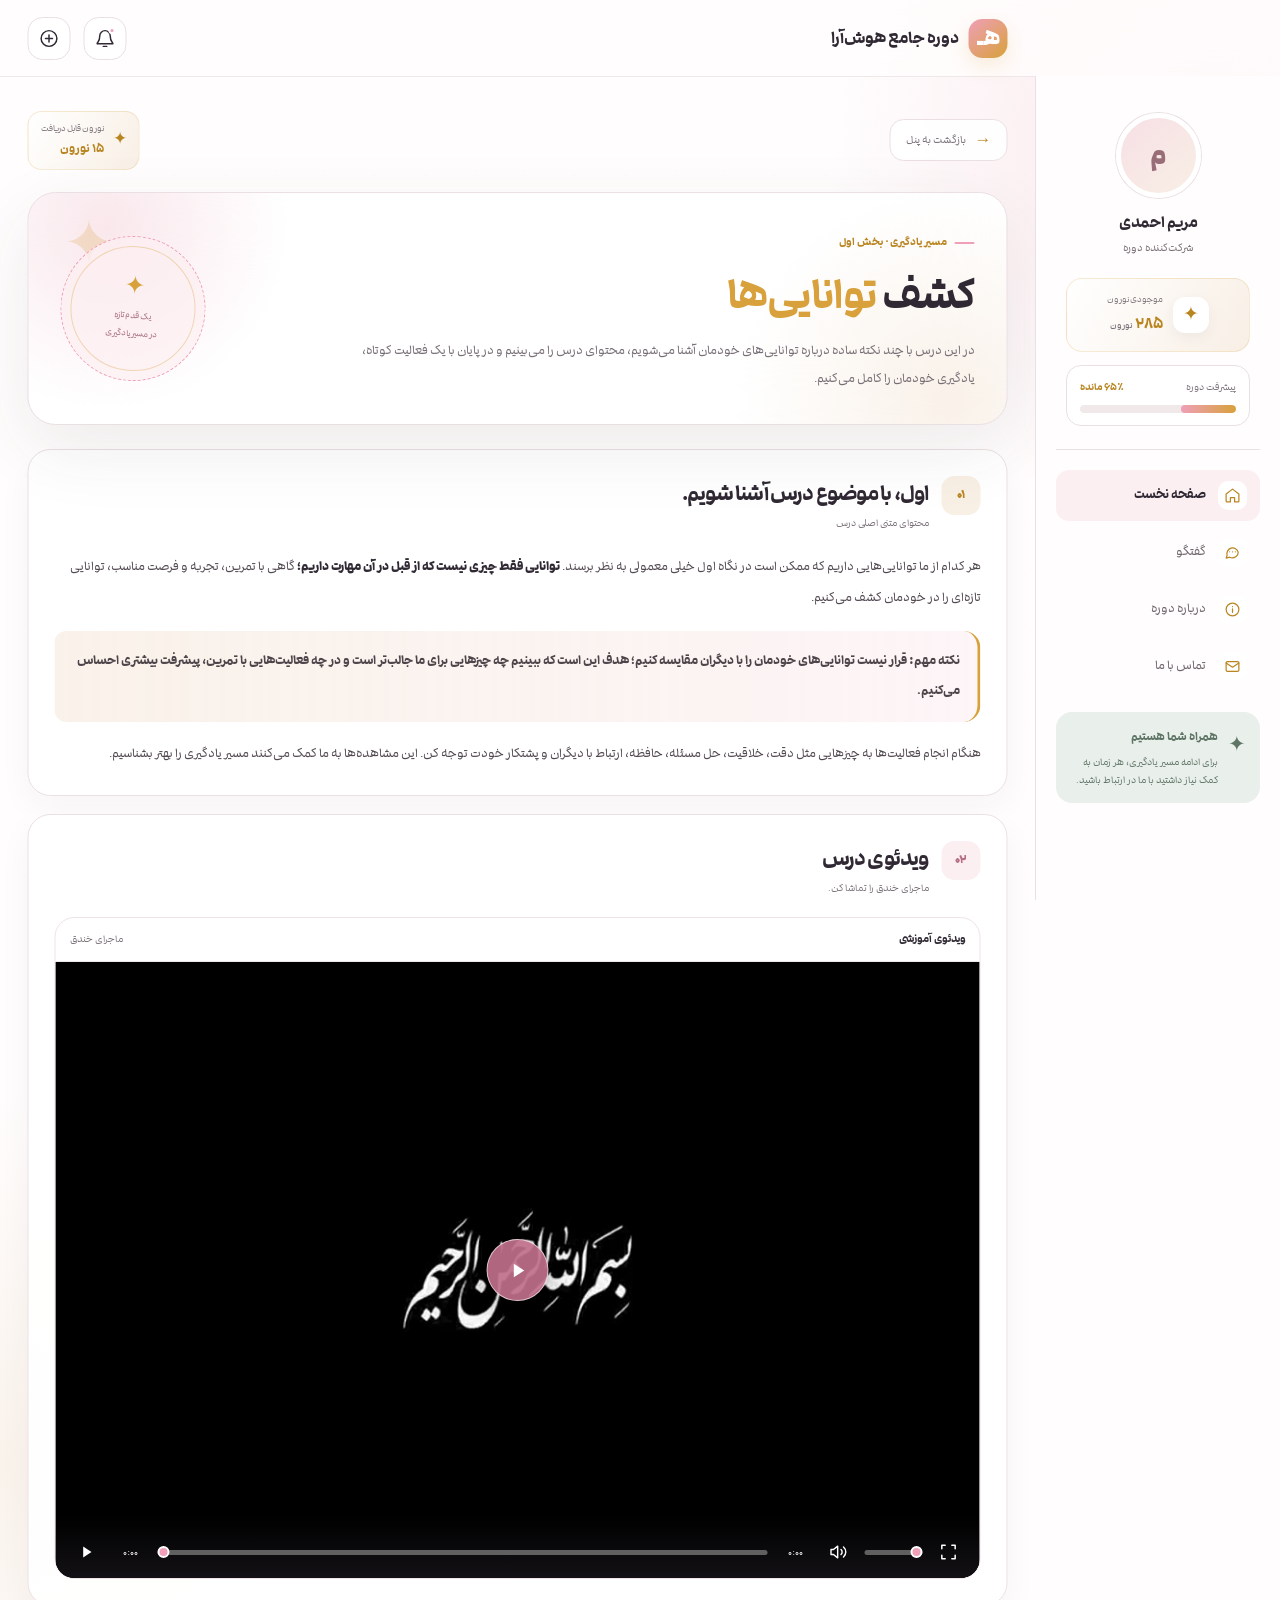
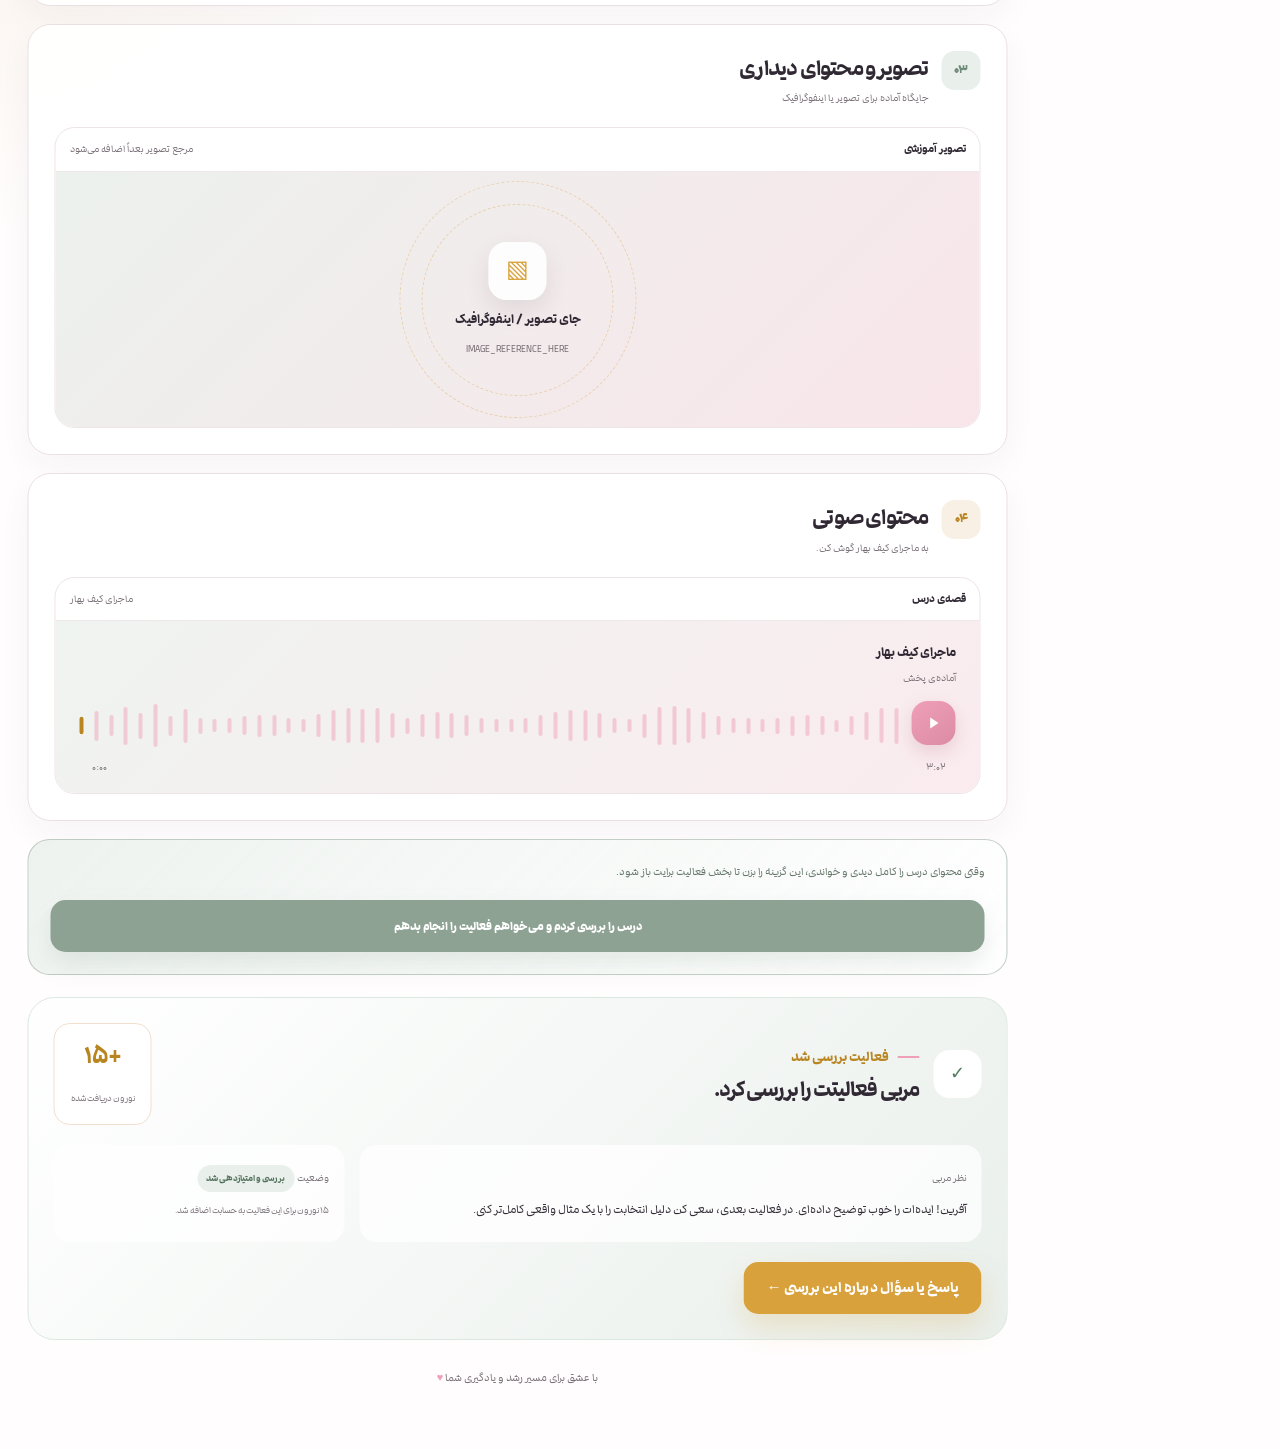
==== commit 51e97b75: "style" ====
--- a/lesson.html
+++ b/lesson.html
@@ -88,7 +88,7 @@
     <nav class="panel-side-nav">
       <a class="is-active" href="panel.html#home"><span class="side-nav-icon"><svg viewBox="0 0 24 24" aria-hidden="true"><path d="m3 10 9-7 9 7v10a1 1 0 0 1-1 1h-5v-6H9v6H4a1 1 0 0 1-1-1V10Z"/></svg></span> صفحه نخست</a>
       <a href="support-student.html"><span class="side-nav-icon"><svg viewBox="0 0 24 24" aria-hidden="true"><path d="M20 11.5a8 8 0 0 1-8 8 8.7 8.7 0 0 1-4-.9L3 20l1.4-4.1a8 8 0 1 1 15.6-4.4Z"/><path d="M8 11h.01M12 11h.01M16 11h.01"/></svg></span> گفتگو</a>
-      <a href="panel.html#about-us"><span class="side-nav-icon"><svg viewBox="0 0 24 24" aria-hidden="true"><circle cx="12" cy="12" r="9"/><path d="M12 11v5M12 8h.01"/></svg></span> درباره ما</a>
+      <a href="panel.html#about-us"><span class="side-nav-icon"><svg viewBox="0 0 24 24" aria-hidden="true"><circle cx="12" cy="12" r="9"/><path d="M12 11v5M12 8h.01"/></svg></span> درباره دوره</a>
       <a href="panel.html#contact"><span class="side-nav-icon"><svg viewBox="0 0 24 24" aria-hidden="true"><rect x="3" y="5" width="18" height="14" rx="2"/><path d="m3 7 9 6 9-6"/></svg></span> تماس با ما</a>
     </nav>
 
@@ -110,8 +110,10 @@
       </a>
 
       <div class="lesson-meta">
-        <span class="lesson-meta-pill">درس سوم</span>
-        <span>آشنایی با دنیای هوش</span>
+        <div class="lesson-meta-neurons" aria-label="۱۵ نورون قابل دریافت از این درس">
+          <span aria-hidden="true">✦</span>
+          <span><small>نورون قابل دریافت</small><b>۱۵ نورون</b></span>
+        </div>
       </div>
     </div>
 
@@ -172,20 +174,41 @@
           <span class="lesson-section-number">۰۲</span>
           <div>
             <h2>ویدئوی درس</h2>
-            <p>جایگاه آماده برای محتوای ویدئویی</p>
+            <p>ماجرای خندق را تماشا کن.</p>
           </div>
         </div>
 
         <div class="lesson-media">
           <div class="lesson-media-label">
             <b>ویدئوی آموزشی</b>
-            <span>مرجع رسانه بعداً اضافه می‌شود</span>
-          </div>
-          <div class="lesson-media-placeholder">
-            <div class="lesson-media-placeholder-inner">
-              <span class="lesson-media-icon">▶</span>
-              <strong>جای ویدئوی درس</strong>
-              <small>VIDEO_REFERENCE_HERE</small>
+            <span>ماجرای خندق</span>
+          </div>
+          <div class="lesson-video-player">
+            <div class="lesson-video-stage">
+              <video class="lesson-video-native" controls playsinline preload="metadata" poster="assets/images/trench-lesson-poster.jpg" aria-label="ویدئوی آموزشی ماجرای خندق">
+                <source src="assets/video/trench-lesson.mp4?v=1" type="video/mp4">
+                مرورگر شما از پخش ویدئو پشتیبانی نمی‌کند.
+              </video>
+              <button class="lesson-video-center-play" type="button" aria-label="پخش ویدئو" title="پخش ویدئو">
+                <svg viewBox="0 0 24 24" aria-hidden="true"><path d="M8 5.5v13l10-6.5-10-6.5Z"></path></svg>
+              </button>
+              <div class="lesson-video-controls">
+                <button class="lesson-video-play" type="button" aria-label="پخش ویدئو" aria-pressed="false" title="پخش ویدئو">
+                  <svg class="lesson-video-play-icon" viewBox="0 0 24 24" aria-hidden="true"><path d="M8 5.5v13l10-6.5-10-6.5Z"></path></svg>
+                  <svg class="lesson-video-pause-icon" viewBox="0 0 24 24" aria-hidden="true"><path d="M8 5h3v14H8zM15 5h3v14h-3z"></path></svg>
+                </button>
+                <span class="lesson-video-current">۰:۰۰</span>
+                <input class="lesson-video-seek" type="range" min="0" max="1000" value="0" step="1" aria-label="موقعیت پخش ویدئو">
+                <span class="lesson-video-duration">۰:۰۰</span>
+                <button class="lesson-video-mute" type="button" aria-label="بی‌صدا کردن ویدئو" aria-pressed="false" title="بی‌صدا کردن">
+                  <svg viewBox="0 0 24 24" aria-hidden="true"><path d="M11 5 6 9H3v6h3l5 4V5Z"></path><path class="lesson-video-volume-waves" d="M15 9a4 4 0 0 1 0 6m3-9a8 8 0 0 1 0 12"></path><path class="lesson-video-muted-mark" d="m16 9 5 6m0-6-5 6"></path></svg>
+                </button>
+                <input class="lesson-video-volume" type="range" min="0" max="1" value="1" step="0.05" aria-label="میزان صدا">
+                <button class="lesson-video-fullscreen" type="button" aria-label="نمایش تمام‌صفحه" title="نمایش تمام‌صفحه">
+                  <svg viewBox="0 0 24 24" aria-hidden="true"><path d="M8 4H4v4m12-4h4v4M4 16v4h4m12-4v4h-4"></path></svg>
+                </button>
+              </div>
+              <span class="lesson-video-status" aria-live="polite"></span>
             </div>
           </div>
         </div>
@@ -220,23 +243,39 @@
           <span class="lesson-section-number">۰۴</span>
           <div>
             <h2>محتوای صوتی</h2>
-            <p>جایگاه آماده برای فایل صوتی درس</p>
+            <p>به ماجرای کیف بهار گوش کن.</p>
           </div>
         </div>
 
         <div class="lesson-media lesson-media--audio">
           <div class="lesson-media-label">
-            <b>فایل صوتی</b>
-            <span>مرجع صوت بعداً اضافه می‌شود</span>
-          </div>
-          <div class="lesson-media-placeholder">
-            <div class="lesson-media-placeholder-inner">
-              <span class="lesson-media-icon">♫</span>
-              <strong>جای فایل صوتی درس</strong>
-              <div class="lesson-audio-wave" aria-hidden="true">
-                <i></i><i></i><i></i><i></i><i></i><i></i><i></i><i></i><i></i>
+            <b>قصه‌ی درس</b>
+            <span>ماجرای کیف بهار</span>
+          </div>
+          <div class="lesson-audio-player">
+            <div class="lesson-audio-player-heading">
+              <div>
+                <strong>ماجرای کیف بهار</strong>
+                <small class="lesson-audio-status" aria-live="polite">آماده‌ی پخش</small>
               </div>
-              <small>AUDIO_REFERENCE_HERE</small>
+            </div>
+            <audio class="lesson-audio-native" controls preload="metadata" aria-label="صوت ماجرای کیف بهار">
+              <source src="assets/sound/spring-bag-story.mp3?v=2" type="audio/mpeg">
+              مرورگر شما از پخش صوت پشتیبانی نمی‌کند.
+            </audio>
+            <div class="lesson-audio-controls">
+              <button class="lesson-audio-play" type="button" aria-label="پخش صوت" aria-pressed="false" title="پخش صوت">
+                <svg class="lesson-audio-play-icon" viewBox="0 0 24 24" aria-hidden="true"><path d="M8 5.5v13l10-6.5-10-6.5Z"></path></svg>
+                <svg class="lesson-audio-pause-icon" viewBox="0 0 24 24" aria-hidden="true"><path d="M8 5h3v14H8zM15 5h3v14h-3z"></path></svg>
+              </button>
+              <div class="lesson-audio-wave-track">
+                <div class="lesson-audio-wave" aria-hidden="true"></div>
+                <input class="lesson-audio-seek" type="range" min="0" max="1000" value="0" step="1" aria-label="موقعیت پخش صوت">
+              </div>
+            </div>
+            <div class="lesson-audio-timeline">
+              <span class="lesson-audio-current">۰:۰۰</span>
+              <span class="lesson-audio-duration">۰:۰۰</span>
             </div>
           </div>
         </div>
@@ -356,24 +395,24 @@
       </div>
     </section>
 
-    <section class="lesson-review-result" aria-label="نتیجه بررسی فعالیت" hidden>
+    <section class="lesson-review-result" aria-label="نتیجه بررسی فعالیت">
       <div class="review-result-top">
         <div class="review-result-icon">✓</div>
         <div>
-          <span class="eyebrow">نتیجه بررسی فعالیت</span>
-          <h2>فعالیتت توسط مربی بررسی شده است.</h2>
-        </div>
-        <div class="neuron-award"><b>+۴۵</b><span>نورون</span></div>
+          <span class="eyebrow">فعالیت بررسی شد</span>
+          <h2>مربی فعالیتت را بررسی کرد.</h2>
+        </div>
+        <div class="neuron-award"><b>+۱۵</b><span>نورون دریافت‌شده</span></div>
       </div>
       <div class="review-result-grid">
         <div>
           <span>نظر مربی</span>
-          <p>ایده‌ات را خوب توضیح داده‌ای. در فعالیت بعدی، سعی کن دلیل انتخابت را با یک مثال واقعی کامل‌تر کنی.</p>
+          <p>آفرین! ایده‌ات را خوب توضیح داده‌ای. در فعالیت بعدی، سعی کن دلیل انتخابت را با یک مثال واقعی کامل‌تر کنی.</p>
         </div>
         <div>
           <span>وضعیت</span>
-          <strong class="status-chip status-chip--done">تأیید و امتیازدهی شد</strong>
-          <small>امتیاز این فعالیت به مجموع نورون‌های تو اضافه شده است.</small>
+          <strong class="status-chip status-chip--done">بررسی و امتیازدهی شد</strong>
+          <small>۱۵ نورون برای این فعالیت به حسابت اضافه شد.</small>
         </div>
       </div>
       <a class="btn btn-primary" href="support-student.html">پاسخ یا سؤال درباره این بررسی ←</a>
@@ -479,6 +518,188 @@
     const lessonChecked = document.getElementById('lessonChecked');
     const lessonActivity = document.getElementById('lessonActivity');
 
+    const videoPlayer = document.querySelector('.lesson-video-player');
+    const lessonVideo = videoPlayer?.querySelector('.lesson-video-native');
+    const videoPlayButtons = videoPlayer?.querySelectorAll('.lesson-video-play, .lesson-video-center-play');
+    const videoSeek = videoPlayer?.querySelector('.lesson-video-seek');
+    const videoCurrent = videoPlayer?.querySelector('.lesson-video-current');
+    const videoDuration = videoPlayer?.querySelector('.lesson-video-duration');
+    const videoStatus = videoPlayer?.querySelector('.lesson-video-status');
+    const videoMute = videoPlayer?.querySelector('.lesson-video-mute');
+    const videoVolume = videoPlayer?.querySelector('.lesson-video-volume');
+    const videoFullscreen = videoPlayer?.querySelector('.lesson-video-fullscreen');
+
+    if (videoPlayer && lessonVideo && videoPlayButtons && videoSeek && videoCurrent && videoDuration) {
+      const toPersianVideoDigits = value => String(value).replace(/[0-9]/g, digit => '۰۱۲۳۴۵۶۷۸۹'[digit]);
+      const formatVideoTime = seconds => {
+        if (!Number.isFinite(seconds)) return '۰:۰۰';
+        const hours = Math.floor(seconds / 3600);
+        const minutes = Math.floor((seconds % 3600) / 60);
+        const remainingSeconds = Math.floor(seconds % 60).toString().padStart(2, '0');
+        const time = hours ? `${hours}:${minutes.toString().padStart(2, '0')}:${remainingSeconds}` : `${minutes}:${remainingSeconds}`;
+        return toPersianVideoDigits(time);
+      };
+      const updateVideoProgress = () => {
+        const duration = lessonVideo.duration;
+        const progress = Number.isFinite(duration) && duration > 0 ? lessonVideo.currentTime / duration : 0;
+        videoSeek.value = String(Math.round(progress * Number(videoSeek.max)));
+        videoSeek.style.setProperty('--video-progress', `${progress * 100}%`);
+        videoSeek.setAttribute('aria-valuetext', `${formatVideoTime(lessonVideo.currentTime)} از ${formatVideoTime(duration)}`);
+        videoCurrent.textContent = formatVideoTime(lessonVideo.currentTime);
+        videoDuration.textContent = formatVideoTime(duration);
+      };
+      const toggleVideoPlayback = async () => {
+        if (lessonVideo.paused || lessonVideo.ended) {
+          try {
+            await lessonVideo.play();
+          } catch {
+            videoStatus.textContent = 'پخش ویدئو ممکن نشد؛ فایل را بررسی و دوباره تلاش کن.';
+          }
+        } else {
+          lessonVideo.pause();
+        }
+      };
+
+      lessonVideo.controls = false;
+      videoPlayer.classList.add('is-custom');
+      updateVideoProgress();
+      videoPlayButtons.forEach(button => button.addEventListener('click', event => {
+        event.stopPropagation();
+        toggleVideoPlayback();
+      }));
+      lessonVideo.addEventListener('click', toggleVideoPlayback);
+      lessonVideo.addEventListener('play', () => {
+        videoPlayer.classList.add('is-playing');
+        videoPlayButtons.forEach(button => {
+          button.setAttribute('aria-label', 'توقف موقت ویدئو');
+          button.setAttribute('aria-pressed', 'true');
+        });
+        videoStatus.textContent = '';
+      });
+      lessonVideo.addEventListener('pause', () => {
+        videoPlayer.classList.remove('is-playing');
+        videoPlayButtons.forEach(button => {
+          button.setAttribute('aria-label', 'ادامه‌ی پخش ویدئو');
+          button.setAttribute('aria-pressed', 'false');
+        });
+        if (!lessonVideo.ended && !lessonVideo.error) videoStatus.textContent = 'ویدئو متوقف شد';
+      });
+      lessonVideo.addEventListener('ended', () => {
+        videoStatus.textContent = 'ویدئو به پایان رسید';
+      });
+      lessonVideo.addEventListener('loadedmetadata', updateVideoProgress);
+      lessonVideo.addEventListener('durationchange', updateVideoProgress);
+      lessonVideo.addEventListener('timeupdate', updateVideoProgress);
+      lessonVideo.addEventListener('error', () => {
+        videoStatus.textContent = 'بارگذاری ویدئو ممکن نشد؛ صفحه را تازه‌سازی کن و دوباره تلاش کن.';
+      });
+      videoSeek.addEventListener('input', () => {
+        if (!Number.isFinite(lessonVideo.duration) || lessonVideo.duration <= 0) return;
+        lessonVideo.currentTime = (Number(videoSeek.value) / Number(videoSeek.max)) * lessonVideo.duration;
+        updateVideoProgress();
+      });
+      videoMute?.addEventListener('click', () => {
+        lessonVideo.muted = !lessonVideo.muted;
+        videoMute.classList.toggle('is-muted', lessonVideo.muted);
+        videoMute.setAttribute('aria-pressed', String(lessonVideo.muted));
+        videoMute.setAttribute('aria-label', lessonVideo.muted ? 'فعال کردن صدا' : 'بی‌صدا کردن ویدئو');
+      });
+      videoVolume?.addEventListener('input', () => {
+        lessonVideo.volume = Number(videoVolume.value);
+        lessonVideo.muted = lessonVideo.volume === 0;
+        videoMute?.classList.toggle('is-muted', lessonVideo.muted);
+        videoMute?.setAttribute('aria-pressed', String(lessonVideo.muted));
+      });
+      videoFullscreen?.addEventListener('click', () => {
+        if (document.fullscreenElement) document.exitFullscreen?.();
+        else if (videoPlayer.requestFullscreen) videoPlayer.requestFullscreen();
+        else lessonVideo.webkitEnterFullscreen?.();
+      });
+    }
+
+    const audioPlayer = document.querySelector('.lesson-audio-player');
+    const lessonAudio = audioPlayer?.querySelector('.lesson-audio-native');
+    const audioPlayButton = audioPlayer?.querySelector('.lesson-audio-play');
+    const audioWave = audioPlayer?.querySelector('.lesson-audio-wave');
+    const audioSeek = audioPlayer?.querySelector('.lesson-audio-seek');
+    const audioCurrent = audioPlayer?.querySelector('.lesson-audio-current');
+    const audioDuration = audioPlayer?.querySelector('.lesson-audio-duration');
+    const audioStatus = audioPlayer?.querySelector('.lesson-audio-status');
+
+    if (audioPlayer && lessonAudio && audioPlayButton && audioWave && audioSeek) {
+      const toPersianDigits = value => String(value).replace(/[0-9]/g, digit => '۰۱۲۳۴۵۶۷۸۹'[digit]);
+      const formatAudioTime = seconds => {
+        if (!Number.isFinite(seconds)) return '۰:۰۰';
+        const minutes = Math.floor(seconds / 60);
+        const remainingSeconds = Math.floor(seconds % 60).toString().padStart(2, '0');
+        return toPersianDigits(`${minutes}:${remainingSeconds}`);
+      };
+      const updateAudioProgress = () => {
+        const duration = lessonAudio.duration;
+        const progress = Number.isFinite(duration) && duration > 0 ? lessonAudio.currentTime / duration : 0;
+        audioSeek.value = String(Math.round(progress * Number(audioSeek.max)));
+        audioSeek.setAttribute('aria-valuetext', `${formatAudioTime(lessonAudio.currentTime)} از ${formatAudioTime(duration)}`);
+        audioCurrent.textContent = formatAudioTime(lessonAudio.currentTime);
+        audioDuration.textContent = formatAudioTime(duration);
+        const playedBars = Math.floor(progress * audioWave.children.length);
+        [...audioWave.children].forEach((bar, index) => {
+          bar.classList.toggle('is-played', index < playedBars);
+          bar.classList.toggle('is-current', index === playedBars && playedBars < audioWave.children.length);
+          bar.classList.toggle('is-upcoming', index > playedBars);
+        });
+      };
+
+      const barCount = 56;
+      for (let index = 0; index < barCount; index += 1) {
+        const bar = document.createElement('i');
+        const contour = Math.abs(Math.sin(index * 0.43) * Math.cos(index * 0.17));
+        const variation = ((index * 37) % 19) / 100;
+        bar.style.setProperty('--bar-height', `${Math.round(18 + contour * 62 + variation * 100)}%`);
+        audioWave.appendChild(bar);
+      }
+      lessonAudio.controls = false;
+      audioPlayer.classList.add('is-custom');
+      updateAudioProgress();
+      audioPlayButton.addEventListener('click', async () => {
+        if (lessonAudio.paused) {
+          try {
+            await lessonAudio.play();
+          } catch {
+            audioStatus.textContent = 'پخش صوت ممکن نشد؛ دوباره تلاش کن.';
+          }
+        } else {
+          lessonAudio.pause();
+        }
+      });
+      lessonAudio.addEventListener('play', () => {
+        audioPlayer.classList.add('is-playing');
+        audioPlayButton.setAttribute('aria-label', 'توقف موقت صوت');
+        audioPlayButton.setAttribute('aria-pressed', 'true');
+        audioStatus.textContent = 'در حال پخش';
+      });
+      lessonAudio.addEventListener('pause', () => {
+        audioPlayer.classList.remove('is-playing');
+        audioPlayButton.setAttribute('aria-label', 'ادامه‌ی پخش صوت');
+        audioPlayButton.setAttribute('aria-pressed', 'false');
+        if (!lessonAudio.ended && !lessonAudio.error) audioStatus.textContent = 'پخش متوقف شد';
+      });
+      lessonAudio.addEventListener('ended', () => {
+        audioStatus.textContent = 'قصه به پایان رسید';
+        lessonAudio.currentTime = 0;
+      });
+      lessonAudio.addEventListener('loadedmetadata', updateAudioProgress);
+      lessonAudio.addEventListener('durationchange', updateAudioProgress);
+      lessonAudio.addEventListener('timeupdate', updateAudioProgress);
+      lessonAudio.addEventListener('error', () => {
+        audioStatus.textContent = 'فایل صوتی بارگذاری نشد. صفحه را تازه‌سازی کن و دوباره امتحان کن.';
+      });
+      audioSeek.addEventListener('input', () => {
+        if (!Number.isFinite(lessonAudio.duration) || lessonAudio.duration <= 0) return;
+        lessonAudio.currentTime = (Number(audioSeek.value) / Number(audioSeek.max)) * lessonAudio.duration;
+        updateAudioProgress();
+      });
+    }
+
     lessonChecked.addEventListener('click', () => {
       lessonActivity.classList.add('is-visible');
       lessonChecked.textContent = 'فعالیت درس برایت باز شد ✓';
--- a/css/styles.css
+++ b/css/styles.css
@@ -1955,6 +1955,21 @@
   color: #6b8272;
 }
 
+.lesson-meta-neurons {
+  display: inline-flex;
+  align-items: center;
+  gap: 9px;
+  padding: 8px 12px;
+  border: 1px solid rgba(216,161,59,.2);
+  border-radius: 14px;
+  background: linear-gradient(120deg,#fff,var(--cream));
+  color: var(--gold-dark);
+}
+.lesson-meta-neurons > span:first-child { font-size: 17px; }
+.lesson-meta-neurons > span:last-child { display: grid; gap: 1px; }
+.lesson-meta-neurons small { color: var(--muted); font-size: 9px; }
+.lesson-meta-neurons b { font-size: 12px; }
+
 .lesson-hero {
   position: relative;
   overflow: hidden;
@@ -2242,6 +2257,145 @@
 
 .lesson-media--audio .lesson-media-placeholder {
   min-height: 145px;
+}
+
+.lesson-video-player { background: #211e23; }
+.lesson-video-stage { position: relative; overflow: hidden; aspect-ratio: 3 / 2; background: #211e23; isolation: isolate; }
+.lesson-video-native { display: block; width: 100%; height: 100%; object-fit: contain; background: #211e23; }
+.lesson-video-player.is-custom .lesson-video-native { cursor: pointer; }
+.lesson-video-player.is-custom .lesson-video-native::-webkit-media-controls { display: none !important; }
+.lesson-video-controls {
+  position: absolute;
+  z-index: 3;
+  right: 0;
+  bottom: 0;
+  left: 0;
+  display: flex;
+  align-items: center;
+  gap: 10px;
+  min-height: 58px;
+  padding: 20px 15px 10px;
+  color: #fff;
+  direction: ltr;
+  background: linear-gradient(0deg,rgba(20,18,22,.92),rgba(20,18,22,0));
+  opacity: 0;
+  transition: opacity .2s ease;
+}
+.lesson-video-player:hover .lesson-video-controls,
+.lesson-video-player:focus-within .lesson-video-controls,
+.lesson-video-player:not(.is-playing) .lesson-video-controls { opacity: 1; }
+@media (hover: none) { .lesson-video-controls { opacity: 1; } }
+.lesson-video-play,.lesson-video-mute,.lesson-video-fullscreen,.lesson-video-center-play {
+  display: grid;
+  place-items: center;
+  flex: 0 0 auto;
+  padding: 0;
+  border: 0;
+  color: #fff;
+  cursor: pointer;
+}
+.lesson-video-play,.lesson-video-mute,.lesson-video-fullscreen { width: 32px; height: 32px; background: transparent; }
+.lesson-video-play svg,.lesson-video-mute svg,.lesson-video-fullscreen svg { width: 20px; height: 20px; }
+.lesson-video-play-icon,.lesson-video-pause-icon { fill: #fff; }
+.lesson-video-pause-icon,.lesson-video-muted-mark { display: none; }
+.lesson-video-player.is-playing .lesson-video-play-icon { display: none; }
+.lesson-video-player.is-playing .lesson-video-pause-icon { display: block; }
+.lesson-video-mute svg path:not(.lesson-video-muted-mark) { fill: none; stroke: currentColor; stroke-width: 1.7; stroke-linecap: round; stroke-linejoin: round; }
+.lesson-video-mute.is-muted .lesson-video-volume-waves { display: none; }
+.lesson-video-mute.is-muted .lesson-video-muted-mark { display: block; fill: none; stroke: currentColor; stroke-width: 1.7; stroke-linecap: round; }
+.lesson-video-fullscreen svg { fill: none; stroke: currentColor; stroke-width: 1.8; stroke-linecap: round; stroke-linejoin: round; }
+.lesson-video-current,.lesson-video-duration { min-width: 35px; color: #fff; font-size: 10px; font-variant-numeric: tabular-nums; text-align: center; }
+.lesson-video-seek,.lesson-video-volume { appearance: none; height: 5px; margin: 0; border-radius: 99px; background: rgba(255,255,255,.35); cursor: pointer; }
+.lesson-video-seek { flex: 1; min-width: 36px; background: linear-gradient(to right,var(--pink-strong) 0 var(--video-progress,0%),rgba(255,255,255,.35) var(--video-progress,0%) 100%); }
+.lesson-video-volume { width: 58px; flex: 0 0 58px; }
+.lesson-video-seek::-webkit-slider-thumb,.lesson-video-volume::-webkit-slider-thumb { appearance: none; width: 12px; height: 12px; border: 2px solid #fff; border-radius: 50%; background: var(--pink-strong); }
+.lesson-video-seek::-moz-range-thumb,.lesson-video-volume::-moz-range-thumb { width: 8px; height: 8px; border: 2px solid #fff; border-radius: 50%; background: var(--pink-strong); }
+.lesson-video-center-play { position: absolute; z-index: 2; top: 50%; left: 50%; width: 62px; height: 62px; border: 1px solid rgba(255,255,255,.62); border-radius: 50%; background: rgba(190,111,137,.92); box-shadow: 0 8px 30px rgba(0,0,0,.25); transform: translate(-50%,-50%); transition: opacity .18s ease, transform .18s ease; }
+.lesson-video-center-play svg { width: 25px; height: 25px; fill: currentColor; }
+.lesson-video-player.is-playing .lesson-video-center-play { opacity: 0; pointer-events: none; transform: translate(-50%,-50%) scale(.88); }
+.lesson-video-status { position: absolute; z-index: 4; top: 12px; right: 14px; color: white; font-size: 10px; text-shadow: 0 1px 4px rgba(0,0,0,.7); }
+.lesson-video-stage:focus-within .lesson-video-center-play,.lesson-video-center-play:focus-visible,.lesson-video-controls button:focus-visible,.lesson-video-controls input:focus-visible { outline: 3px solid rgba(255,255,255,.8); outline-offset: 3px; }
+.lesson-video-player:fullscreen,
+.lesson-video-player:-webkit-full-screen { display: grid; width: 100vw; height: 100vh; border-radius: 0; background: #17151a; }
+.lesson-video-player:fullscreen .lesson-video-stage,
+.lesson-video-player:-webkit-full-screen .lesson-video-stage { width: 100%; height: 100%; min-height: 0; aspect-ratio: auto; }
+.lesson-video-player:fullscreen .lesson-video-native,
+.lesson-video-player:-webkit-full-screen .lesson-video-native { width: 100%; height: 100%; object-fit: contain; }
+.lesson-video-player:fullscreen .lesson-video-controls,
+.lesson-video-player:-webkit-full-screen .lesson-video-controls { z-index: 5; min-height: 72px; padding: 28px 24px 16px; opacity: 1; }
+.lesson-video-player:fullscreen .lesson-video-center-play,
+.lesson-video-player:-webkit-full-screen .lesson-video-center-play { z-index: 4; }
+@media (max-width: 600px) {
+  .lesson-video-controls { gap: 5px; padding-inline: 8px; }
+  .lesson-video-current,.lesson-video-duration { min-width: 30px; font-size: 9px; }
+  .lesson-video-volume { width: 42px; flex-basis: 42px; }
+  .lesson-video-play,.lesson-video-mute,.lesson-video-fullscreen { width: 28px; }
+  .lesson-video-play svg,.lesson-video-mute svg,.lesson-video-fullscreen svg { width: 18px; height: 18px; }
+}
+
+.lesson-audio-player {
+  display: grid;
+  gap: 13px;
+  padding: 20px 24px 16px;
+  border-radius: 0 0 19px 19px;
+  background: linear-gradient(135deg, rgba(233,239,235,.72), rgba(247,223,229,.62));
+}
+.lesson-audio-player-heading {
+  display: flex;
+  align-items: center;
+  text-align: right;
+}
+.lesson-audio-controls { display: flex; align-items: center; gap: 13px; direction: rtl; }
+.lesson-audio-play {
+  display: grid;
+  place-items: center;
+  flex: 0 0 44px;
+  width: 44px;
+  height: 44px;
+  padding: 0;
+  border: 0;
+  border-radius: 16px;
+  background: linear-gradient(145deg,var(--pink-strong),#db8ca4);
+  color: #fff;
+  box-shadow: 0 7px 17px rgba(190,111,137,.24);
+  cursor: pointer;
+  transition: transform .2s ease, box-shadow .2s ease;
+}
+.lesson-audio-play:hover { transform: translateY(-2px); box-shadow: 0 10px 20px rgba(190,111,137,.3); }
+.lesson-audio-play:focus-visible,.lesson-audio-seek:focus-visible { outline: 3px solid rgba(216,161,59,.55); outline-offset: 3px; }
+.lesson-audio-play svg { width: 20px; height: 20px; fill: currentColor; }
+.lesson-audio-pause-icon { display: none; }
+.lesson-audio-player.is-playing .lesson-audio-play-icon { display: none; }
+.lesson-audio-player.is-playing .lesson-audio-pause-icon { display: block; }
+.lesson-audio-player-heading strong,
+.lesson-audio-player-heading small { display: block; }
+.lesson-audio-player-heading strong { font-size: 13px; }
+.lesson-audio-player-heading small { margin-top: 3px; color: var(--muted); font-size: 10px; }
+.lesson-audio-wave-track { position: relative; flex: 1; min-width: 0; height: 44px; display: flex; align-items: center; }
+.lesson-audio-wave { display: flex; align-items: center; justify-content: space-between; gap: 3px; width: 100%; height: 100%; direction: ltr; pointer-events: none; }
+.lesson-audio-wave i { display: block; flex: 1; max-width: 4px; min-width: 2px; height: var(--bar-height,40%); border-radius: 99px; background: #d9cbd0; transition: background-color .12s linear, opacity .12s linear, transform .12s linear; }
+.lesson-audio-wave i.is-played { background: var(--pink-strong); }
+.lesson-audio-wave i.is-current { background: var(--gold-dark); transform: scaleY(1.18); }
+.lesson-audio-wave i.is-upcoming { opacity: .48; }
+.lesson-audio-timeline { display: flex; justify-content: space-between; align-items: center; direction: ltr; padding-inline: 2px; }
+.lesson-audio-timeline > span { min-width: 36px; color: var(--muted); font-size: 10px; font-variant-numeric: tabular-nums; text-align: center; }
+.lesson-audio-seek {
+  appearance: none;
+  position: absolute;
+  inset: 0;
+  width: 100%;
+  height: 100%;
+  margin: 0;
+  opacity: 0;
+  direction: ltr;
+  cursor: pointer;
+}
+.lesson-audio-wave-track:focus-within { outline: 3px solid rgba(216,161,59,.4); outline-offset: 4px; border-radius: 8px; }
+.lesson-audio-player.is-custom .lesson-audio-native { position: absolute; width: 1px; height: 1px; overflow: hidden; clip: rect(0,0,0,0); clip-path: inset(50%); white-space: nowrap; }
+@media (max-width: 600px) {
+  .lesson-audio-player { padding: 18px 15px 15px; gap: 12px; }
+  .lesson-audio-controls { gap: 10px; }
+  .lesson-audio-wave-track { height: 40px; }
 }
 
 .lesson-audio-wave {
@@ -2880,3 +3034,439 @@
 @media(max-width:900px){.stat-grid{grid-template-columns:1fr 1fr}.dashboard-grid,.review-layout,.ticket-layout,.teacher-support-grid,.supervisor-grid{grid-template-columns:1fr}.role-choice-grid{grid-template-columns:1fr}.guidance-grid{grid-template-columns:1fr}.support-header{align-items:flex-start;flex-direction:column}.submission-box{grid-template-columns:1fr}.role-hero{grid-template-columns:1fr}.role-hero-badge{width:85px;height:85px}.neuron-summary-card{grid-template-columns:auto 1fr}.neuron-mini-stat{grid-column:1/-1}.review-result-grid{grid-template-columns:1fr}}
 @media(max-width:720px){.role-panel-page .role-main{padding-top:25px}}
 @media(max-width:600px){.stat-grid{grid-template-columns:1fr}.activity-row,.registration-row,.review-admin-row{grid-template-columns:auto 1fr}.activity-row .mini-btn,.registration-row .mini-btn,.review-admin-row .mini-btn{grid-column:2}.course-admin-row{grid-template-columns:auto 1fr}.course-admin-row .mini-btn{grid-column:2}.teacher-course-switcher,.support-quick-card{align-items:flex-start;flex-direction:column}.new-ticket-grid{grid-template-columns:1fr}.content-release{grid-template-columns:1fr}.role-hero h1,.support-header h1{font-size:30px}}
+
+
+/* =========================================================
+   Individual Intelligence Page
+   ========================================================= */
+.intelligence-detail-page {
+  --detail-accent: #ef9fb7;
+  --detail-accent-soft: #fceff2;
+  --detail-accent-deep: #d97895;
+}
+.intelligence-detail-hero {
+  position: relative;
+  overflow: hidden;
+  padding: 76px 0 55px;
+}
+.intelligence-detail-hero::before {
+  content: "";
+  position: absolute;
+  width: 430px;
+  height: 430px;
+  border-radius: 50%;
+  background: var(--pink-soft);
+  top: -210px;
+  left: -160px;
+  opacity: .78;
+  z-index: -1;
+}
+.intelligence-detail-hero::after {
+  content: "";
+  position: absolute;
+  width: 250px;
+  height: 180px;
+  border-radius: 100% 0 0 0;
+  background: var(--cream-deep);
+  right: -30px;
+  bottom: -80px;
+  opacity: .55;
+  z-index: -1;
+}
+.intelligence-detail-hero-grid {
+  min-height: 560px;
+  display: grid;
+  grid-template-columns: .95fr 1.05fr;
+  align-items: center;
+  gap: 64px;
+}
+.intelligence-detail-copy { order: 2; }
+.intelligence-detail-visual { order: 1; position: relative; min-height: 510px; display: grid; place-items: center; }
+.intelligence-detail-copy .eyebrow { margin-bottom: 4px; }
+.intelligence-detail-copy h1 {
+  font-size: clamp(38px, 5vw, 66px);
+  line-height: 1.25;
+  margin: 13px 0 22px;
+}
+.intelligence-detail-lead {
+  max-width: 620px;
+  color: var(--muted);
+  font-size: 16px;
+  line-height: 2.15;
+  margin: 0;
+}
+.intelligence-detail-tag {
+  display: inline-flex;
+  align-items: center;
+  gap: 8px;
+  padding: 7px 12px;
+  margin-top: 22px;
+  border: 1px solid var(--line);
+  border-radius: 999px;
+  background: rgba(255,255,255,.75);
+  color: var(--gold-dark);
+  font-size: 11px;
+  font-weight: 700;
+}
+.intelligence-detail-tag::before {
+  content: "✦";
+  color: var(--detail-accent-deep);
+}
+.intelligence-detail-actions { margin-top: 28px; }
+.intelligence-detail-orbit {
+  width: min(470px, 78vw);
+  aspect-ratio: 1;
+  position: relative;
+  display: grid;
+  place-items: center;
+}
+.intelligence-detail-orbit::before,
+.intelligence-detail-orbit::after {
+  content: "";
+  position: absolute;
+  border-radius: 50%;
+  pointer-events: none;
+}
+.intelligence-detail-orbit::before {
+  inset: 0;
+  border: 1px dashed var(--detail-accent);
+  opacity: .75;
+  transform: rotate(9deg);
+}
+.intelligence-detail-orbit::after {
+  inset: 26px;
+  border: 1px solid rgba(216,161,59,.24);
+}
+.intelligence-detail-image {
+  width: 74%;
+  aspect-ratio: 1;
+  border-radius: 50%;
+  padding: 20px;
+  background: #fff;
+  box-shadow: var(--shadow);
+  border: 10px solid rgba(255,255,255,.9);
+  display: grid;
+  place-items: center;
+  overflow: hidden;
+  position: relative;
+  z-index: 2;
+}
+.intelligence-detail-image img {
+  width: 100%;
+  height: 100%;
+  object-fit: cover;
+  border-radius: 50%;
+  background: var(--detail-accent-soft);
+}
+.intelligence-detail-badge {
+  position: absolute;
+  z-index: 4;
+  display: grid;
+  place-items: center;
+  width: 78px;
+  height: 78px;
+  border-radius: 50%;
+  background: #fff;
+  color: var(--gold-dark);
+  box-shadow: 0 15px 40px rgba(75,54,63,.13);
+  border: 1px solid var(--line);
+  text-align: center;
+  font-weight: 800;
+  font-size: 11px;
+  line-height: 1.45;
+}
+.intelligence-detail-badge--top { top: 4%; right: 5%; }
+.intelligence-detail-badge--bottom { bottom: 5%; left: 3%; background: var(--green-soft); }
+.intelligence-detail-badge strong { display:block; font-size: 18px; }
+.intelligence-detail-facts {
+  border-top: 1px solid var(--line);
+  border-bottom: 1px solid var(--line);
+  display: grid;
+  grid-template-columns: repeat(3, 1fr);
+}
+.intelligence-detail-fact {
+  padding: 17px 20px;
+  display: flex;
+  align-items: center;
+  gap: 12px;
+}
+.intelligence-detail-fact + .intelligence-detail-fact { border-right: 1px solid var(--line); }
+.intelligence-detail-fact > b { color: var(--gold); font-size: 14px; }
+.intelligence-detail-fact strong,
+.intelligence-detail-fact small { display:block; }
+.intelligence-detail-fact strong { font-size: 12px; }
+.intelligence-detail-fact small { color: var(--muted); font-size: 10px; }
+
+.intelligence-article {
+  padding: 88px 0;
+  background: linear-gradient(180deg, rgba(248,239,229,.42), rgba(255,255,255,0));
+}
+.intelligence-article-grid {
+  display: grid;
+  grid-template-columns: minmax(0, 1.65fr) minmax(260px, .7fr);
+  gap: 42px;
+  align-items: start;
+}
+.intelligence-article-main { min-width: 0; }
+.intelligence-article-intro { margin-bottom: 38px; }
+.intelligence-article-intro h2 { margin-bottom: 12px; }
+.intelligence-article-intro p { color: var(--muted); max-width: 720px; margin: 0; font-size: 15px; }
+.intelligence-section {
+  background: #fff;
+  border: 1px solid var(--line);
+  border-radius: var(--radius-lg);
+  padding: 32px;
+  box-shadow: 0 16px 48px rgba(72,51,60,.055);
+  margin-bottom: 20px;
+}
+.intelligence-section--pink { background: linear-gradient(145deg,#fff, var(--pink-soft)); }
+.intelligence-section--green { background: linear-gradient(145deg,#fff, var(--green-soft)); }
+.intelligence-section-heading {
+  display: flex;
+  align-items: flex-start;
+  gap: 14px;
+  margin-bottom: 18px;
+}
+.intelligence-section-number {
+  flex: 0 0 auto;
+  width: 42px;
+  height: 42px;
+  display: grid;
+  place-items: center;
+  border-radius: 14px;
+  background: var(--cream);
+  color: var(--gold-dark);
+  font-size: 12px;
+  font-weight: 800;
+}
+.intelligence-section h3 { margin: 0 0 3px; font-size: 22px; }
+.intelligence-section-heading p { margin:0; color:var(--muted); font-size:11px; }
+.intelligence-section p { color: #625a60; font-size: 14px; line-height: 2.2; }
+.intelligence-section p:last-child { margin-bottom: 0; }
+.intelligence-highlight {
+  padding: 18px 20px;
+  border-right: 3px solid var(--detail-accent);
+  border-radius: 12px;
+  background: rgba(255,255,255,.7);
+  margin: 22px 0 0;
+  color: var(--ink) !important;
+}
+.intelligence-points {
+  display: grid;
+  grid-template-columns: repeat(2, 1fr);
+  gap: 12px;
+  margin-top: 22px;
+}
+.intelligence-point {
+  padding: 16px;
+  border: 1px solid var(--line);
+  border-radius: 16px;
+  background: rgba(255,255,255,.72);
+}
+.intelligence-point span {
+  display: inline-grid;
+  place-items: center;
+  width: 30px;
+  height: 30px;
+  border-radius: 10px;
+  background: var(--pink-soft);
+  color: var(--gold);
+  margin-bottom: 7px;
+}
+.intelligence-point strong { display:block; font-size:12px; margin-bottom:3px; }
+.intelligence-point small { display:block; color:var(--muted); font-size:10px; line-height:1.8; }
+
+.intelligence-media {
+  margin-top: 22px;
+  border-radius: 22px;
+  overflow: hidden;
+  border: 1px solid var(--line);
+  background: var(--cream);
+}
+.intelligence-media-inner {
+  min-height: 330px;
+  display:grid;
+  place-items:center;
+  text-align:center;
+  padding: 30px;
+  background:
+    radial-gradient(circle at 25% 25%, rgba(247,223,229,.95), transparent 30%),
+    radial-gradient(circle at 80% 70%, rgba(233,239,235,.95), transparent 30%),
+    var(--cream);
+}
+.intelligence-media-placeholder {
+  width: 82px;
+  height: 82px;
+  display:grid;
+  place-items:center;
+  border-radius: 26px;
+  background:#fff;
+  color:var(--gold);
+  font-size:28px;
+  box-shadow: 0 15px 40px rgba(75,54,63,.10);
+  margin-bottom:12px;
+}
+.intelligence-media-inner strong { display:block; font-size:15px; }
+.intelligence-media-inner small { display:block; color:var(--muted); font-size:10px; margin-top:3px; }
+
+.intelligence-aside {
+  position: sticky;
+  top: 105px;
+}
+.intelligence-aside-card {
+  background: #fff;
+  border: 1px solid var(--line);
+  border-radius: var(--radius-lg);
+  padding: 24px;
+  box-shadow: 0 16px 48px rgba(72,51,60,.055);
+  margin-bottom: 16px;
+}
+.intelligence-aside-card h3 { margin: 0 0 14px; font-size: 17px; }
+.intelligence-aside-list { margin:0; padding:0; list-style:none; }
+.intelligence-aside-list li {
+  display:flex;
+  gap:9px;
+  padding: 10px 0;
+  border-bottom: 1px solid #f0e8ea;
+  color: var(--muted);
+  font-size: 11px;
+}
+.intelligence-aside-list li:last-child { border-bottom:0; padding-bottom:0; }
+.intelligence-aside-list b { color:var(--gold); }
+.intelligence-quote {
+  background: var(--ink);
+  color:#fff;
+  border-radius: var(--radius-lg);
+  padding: 25px;
+  position:relative;
+  overflow:hidden;
+}
+.intelligence-quote::before {
+  content:"“";
+  position:absolute;
+  font-family:Georgia,serif;
+  font-size:100px;
+  line-height:1;
+  top:-14px;
+  left:15px;
+  opacity:.1;
+}
+.intelligence-quote p { margin:0; font-size:13px; line-height:2.1; position:relative; z-index:1; }
+.intelligence-quote span { display:block; margin-top:13px; color:#f3c86e; font-size:10px; }
+
+.intelligence-detail-page .intelligence-next {
+  padding: 76px 0 100px;
+}
+.intelligence-next-box {
+  border-radius: 28px;
+  padding: 36px 40px;
+  background: linear-gradient(135deg, var(--pink-soft), var(--cream));
+  border:1px solid var(--line);
+  display:flex;
+  align-items:center;
+  justify-content:space-between;
+  gap:25px;
+}
+.intelligence-next-box h2 { margin: 0 0 7px; font-size: 27px; }
+.intelligence-next-box p { margin:0; color:var(--muted); font-size:12px; }
+@media (max-width: 900px) {
+  .intelligence-detail-hero-grid { grid-template-columns: 1fr; gap: 20px; min-height: 0; }
+  .intelligence-detail-copy { order: 1; text-align:center; }
+  .intelligence-detail-copy .eyebrow { justify-content:center; }
+  .intelligence-detail-lead { margin-inline:auto; }
+  .intelligence-detail-actions { justify-content:center; display:flex; }
+  .intelligence-detail-visual { order:2; min-height: 450px; }
+  .intelligence-detail-facts { grid-template-columns: 1fr; }
+  .intelligence-detail-fact + .intelligence-detail-fact { border-right:0; border-top:1px solid var(--line); }
+  .intelligence-article-grid { grid-template-columns:1fr; }
+  .intelligence-aside { position:static; }
+}
+
+/* Lesson page responsive layout refinements */
+@media (max-width: 720px) {
+  .student-lesson-page .container { width: calc(100% - 32px); max-width: 680px; }
+  .student-lesson-page .panel-main { width: calc(100% - 32px); max-width: 680px; margin-inline: auto; transform: none; }
+  .student-lesson-page .lesson-back-row { align-items: center; flex-direction: row; justify-content: space-between; gap: 8px; }
+  .student-lesson-page .lesson-back { flex: 0 0 auto; white-space: nowrap; }
+  .student-lesson-page .lesson-meta { width: auto; flex: 0 0 auto; justify-content: flex-end; }
+  .student-lesson-page .lesson-hero-grid { grid-template-columns: minmax(0,1fr) 88px; align-items: start; gap: 14px; }
+  .student-lesson-page .lesson-hero-stamp { grid-column: 2; grid-row: 1; justify-self: end; width: 88px; }
+  .student-lesson-page .lesson-content,
+  .student-lesson-page .lesson-content > *,
+  .student-lesson-page .lesson-card,
+  .student-lesson-page .lesson-media { min-width: 0; max-width: 100%; }
+  .student-lesson-page .lesson-content > .lesson-card { padding: 18px 16px; }
+  .student-lesson-page .lesson-card-heading { min-width: 0; gap: 10px; }
+  .student-lesson-page .lesson-card-heading > div { min-width: 0; }
+  .student-lesson-page .lesson-card-heading h2 { font-size: clamp(16px, 4.5vw, 19px); overflow-wrap: anywhere; }
+  .student-lesson-page .lesson-card-heading p,
+  .student-lesson-page .lesson-text,
+  .student-lesson-page .lesson-hero-description { overflow-wrap: anywhere; }
+  .student-lesson-page .lesson-media-label { flex-wrap: wrap; align-items: flex-start; }
+  .student-lesson-page .lesson-media-label span { text-align: right; }
+  .student-lesson-page .lesson-question,
+  .student-lesson-page .lesson-activity-intro { min-width: 0; padding: 17px 15px; }
+  .student-lesson-page .lesson-options label { min-width: 0; align-items: flex-start; line-height: 1.9; }
+  .student-lesson-page .lesson-submit { align-items: stretch; flex-direction: column; }
+  .student-lesson-page .lesson-submit-button { width: 100%; }
+  .student-lesson-page .lesson-required-note { text-align: center; }
+  .student-lesson-page .lesson-upload { padding: 18px 12px; overflow-wrap: anywhere; }
+  .student-lesson-page .lesson-video-controls { gap: 6px; padding-inline: 9px; }
+  .student-lesson-page .lesson-video-volume { width: 38px; flex-basis: 38px; }
+  .student-lesson-page .lesson-audio-wave { gap: 2px; }
+  .student-lesson-page .lesson-audio-wave i { min-width: 1px; }
+}
+
+@media (max-width: 420px) {
+  .student-lesson-page .container { width: calc(100% - 28px); }
+  .student-lesson-page .panel-main { width: calc(100% - 28px); }
+  .student-lesson-page .panel-main { padding-top: 17px; padding-bottom: 36px; }
+  .student-lesson-page .lesson-back-row { gap: 6px; margin-bottom: 15px; }
+  .student-lesson-page .lesson-back { min-height: 37px; gap: 6px; padding: 6px 8px; font-size: 10px; }
+  .student-lesson-page .lesson-meta-neurons { gap: 6px; padding: 6px 8px; }
+  .student-lesson-page .lesson-meta-neurons > span:first-child { font-size: 15px; }
+  .student-lesson-page .lesson-meta-neurons small { font-size: 8px; }
+  .student-lesson-page .lesson-meta-neurons b { font-size: 11px; }
+  .student-lesson-page .lesson-hero { padding: 19px 16px; border-radius: 18px; }
+  .student-lesson-page .lesson-hero-grid { grid-template-columns: minmax(0,1fr) 76px; align-items: start; gap: 10px; }
+  .student-lesson-page .lesson-hero-stamp { grid-column: 2; grid-row: 1; justify-self: end; width: 76px; }
+  .student-lesson-page .lesson-hero h1 { font-size: 27px; }
+  .student-lesson-page .lesson-hero-description { font-size: 12px; }
+  .student-lesson-page .lesson-content { gap: 13px; margin-top: 16px; }
+  .student-lesson-page .lesson-content > .lesson-card { padding: 15px 12px; border-radius: 16px; }
+  .student-lesson-page .lesson-section-number { width: 34px; height: 34px; border-radius: 11px; }
+  .student-lesson-page .lesson-card-heading { margin-bottom: 12px; }
+  .student-lesson-page .lesson-text { font-size: 12px; line-height: 2.15; }
+  .student-lesson-page .lesson-media { border-radius: 15px; }
+  .student-lesson-page .lesson-video-stage { aspect-ratio: 3 / 2; }
+  .student-lesson-page .lesson-video-controls { gap: 3px; padding-inline: 5px; }
+  .student-lesson-page .lesson-video-volume { display: none; }
+  .student-lesson-page .lesson-video-current,
+  .student-lesson-page .lesson-video-duration { min-width: 29px; font-size: 9px; }
+  .student-lesson-page .lesson-video-play,
+  .student-lesson-page .lesson-video-mute,
+  .student-lesson-page .lesson-video-fullscreen { width: 25px; }
+  .student-lesson-page .lesson-video-play svg,
+  .student-lesson-page .lesson-video-mute svg,
+  .student-lesson-page .lesson-video-fullscreen svg { width: 17px; height: 17px; }
+  .student-lesson-page .lesson-audio-player { padding: 15px 12px 13px; }
+  .student-lesson-page .lesson-audio-controls { gap: 8px; }
+  .student-lesson-page .lesson-audio-play { width: 40px; height: 40px; flex-basis: 40px; }
+  .student-lesson-page .lesson-audio-wave-track { height: 36px; }
+  .student-lesson-page .lesson-audio-timeline > span { min-width: 31px; font-size: 9px; }
+}
+@media (max-width: 620px) {
+  .intelligence-detail-hero { padding-top: 45px; }
+  .intelligence-detail-visual { min-height: 390px; }
+  .intelligence-detail-orbit { width: 88vw; }
+  .intelligence-detail-image { width: 72%; padding: 12px; border-width: 7px; }
+  .intelligence-detail-badge { width: 65px; height:65px; font-size:9px; }
+  .intelligence-detail-badge strong { font-size:15px; }
+  .intelligence-detail-copy h1 { font-size: 38px; }
+  .intelligence-detail-lead { font-size:14px; }
+  .intelligence-section { padding: 23px 20px; }
+  .intelligence-points { grid-template-columns:1fr; }
+  .intelligence-media-inner { min-height:250px; }
+  .intelligence-next-box { padding:25px 22px; flex-direction:column; align-items:stretch; }
+  .intelligence-next-box .btn { width:100%; }
+}
